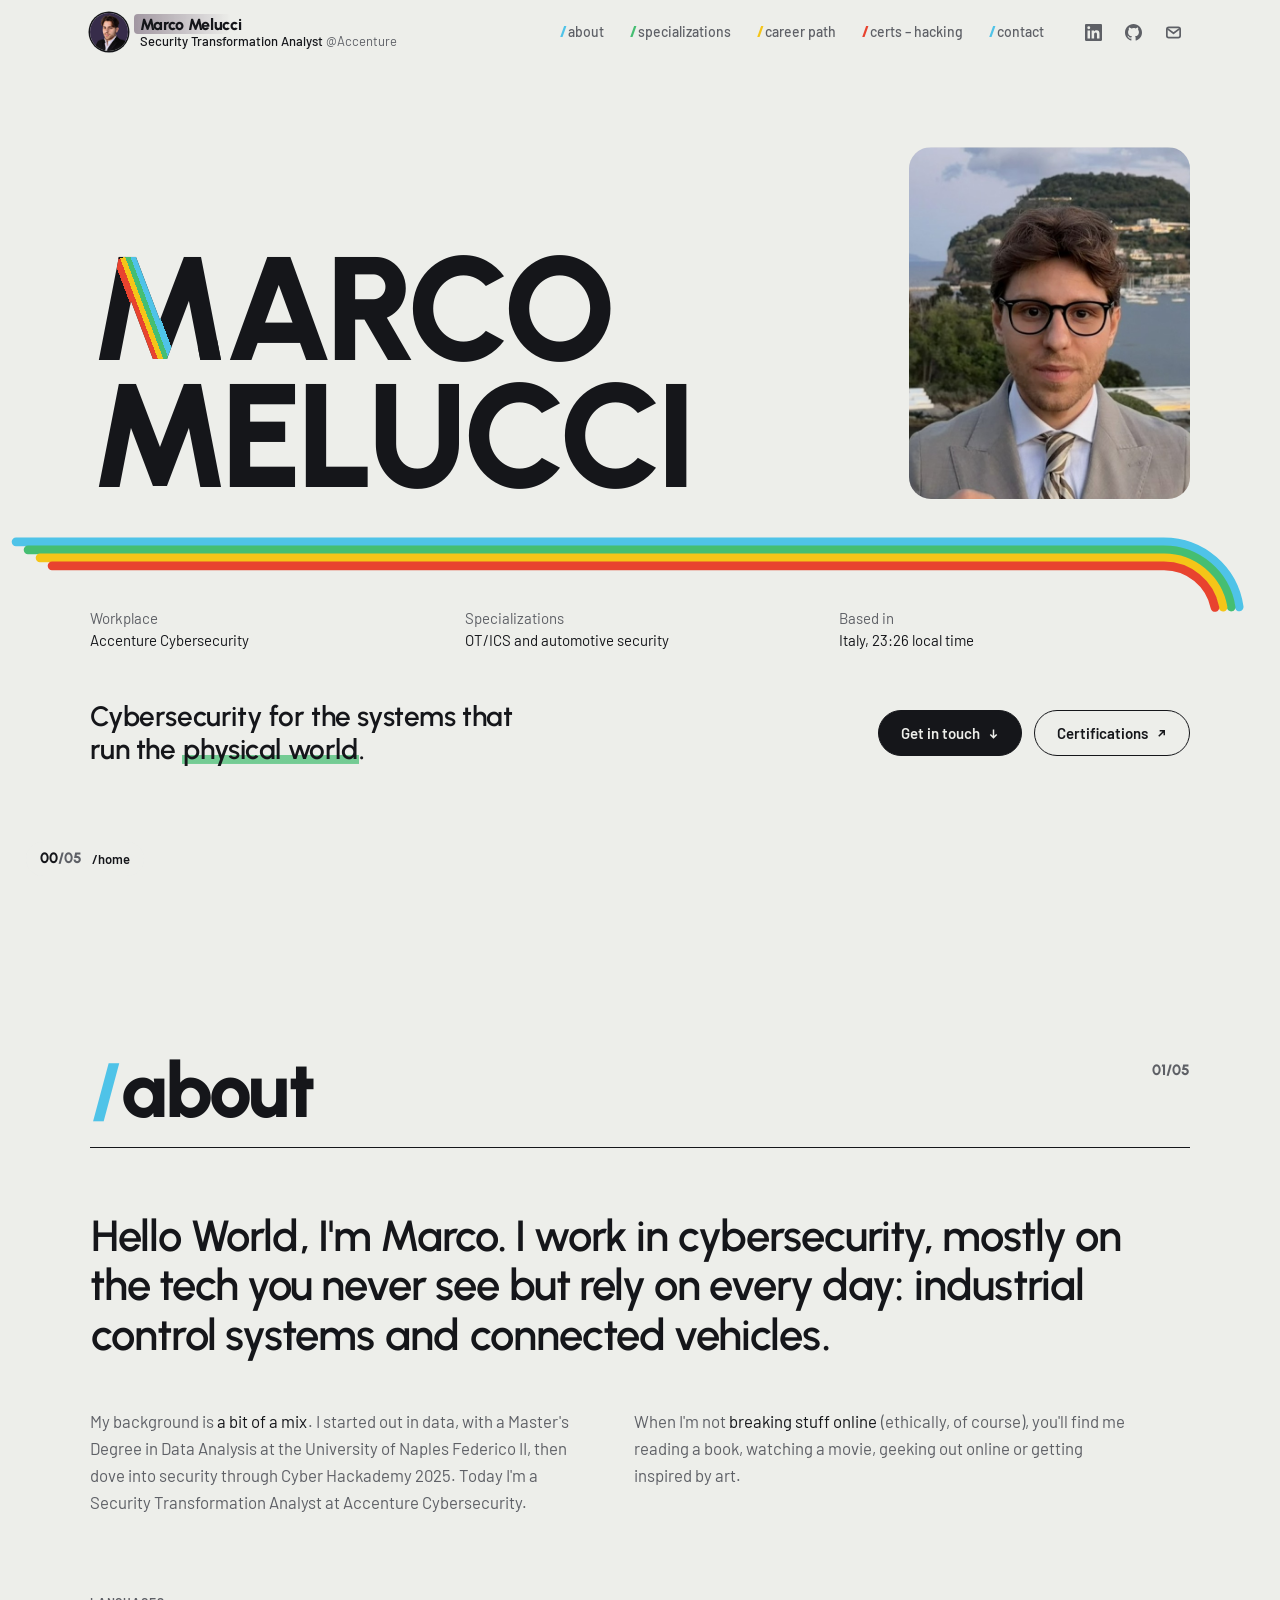
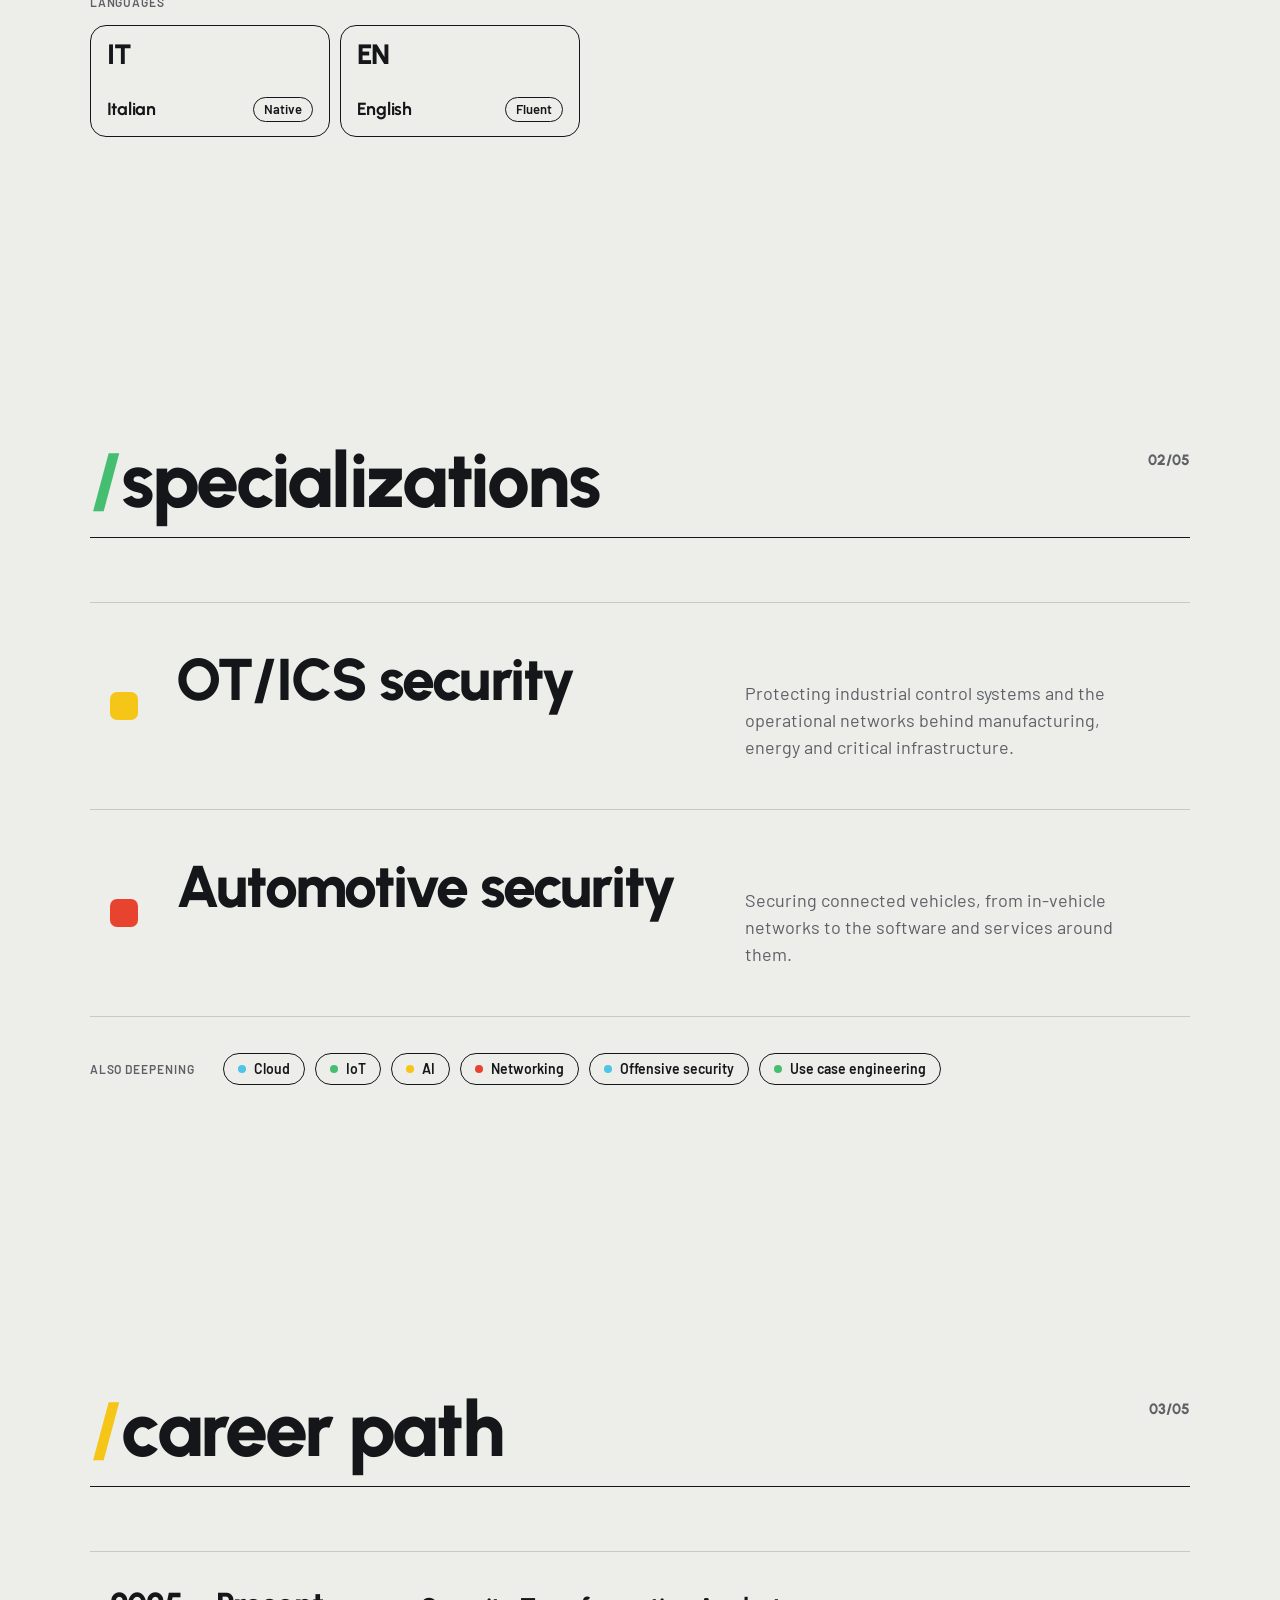
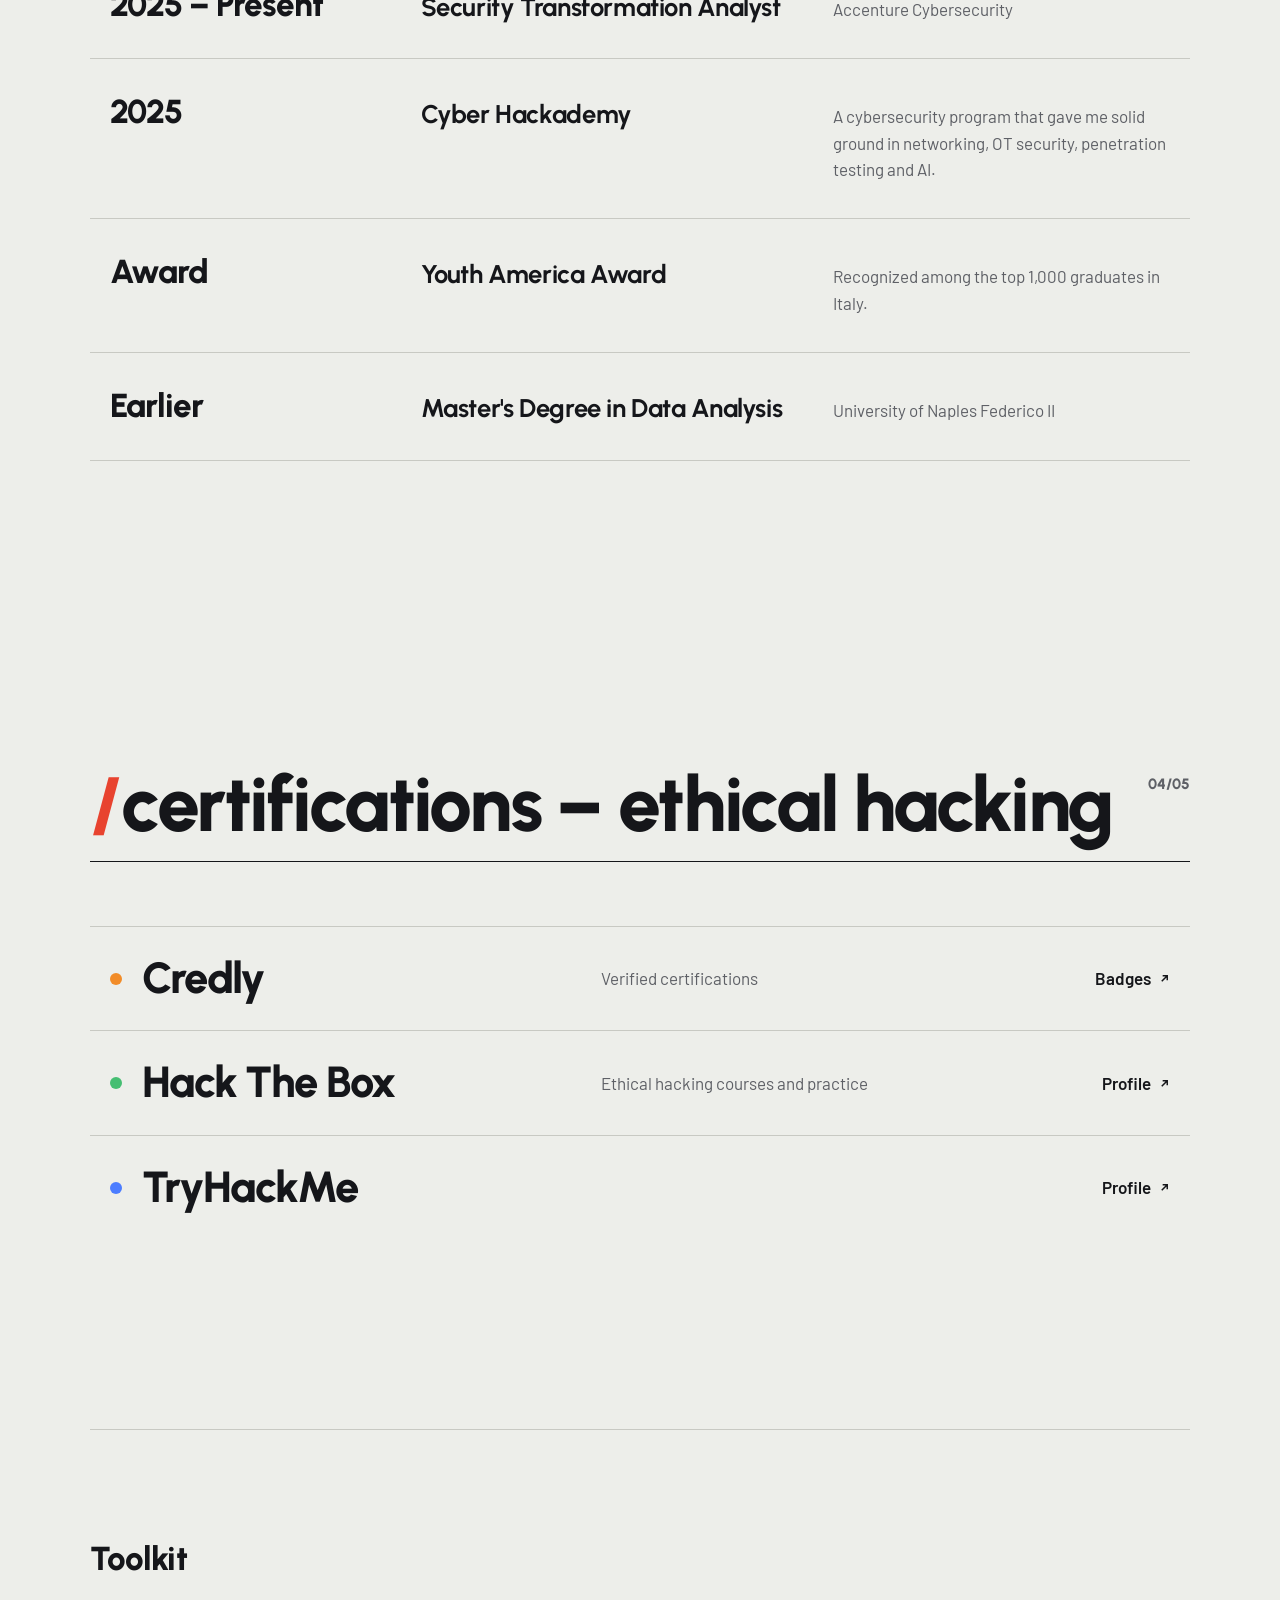
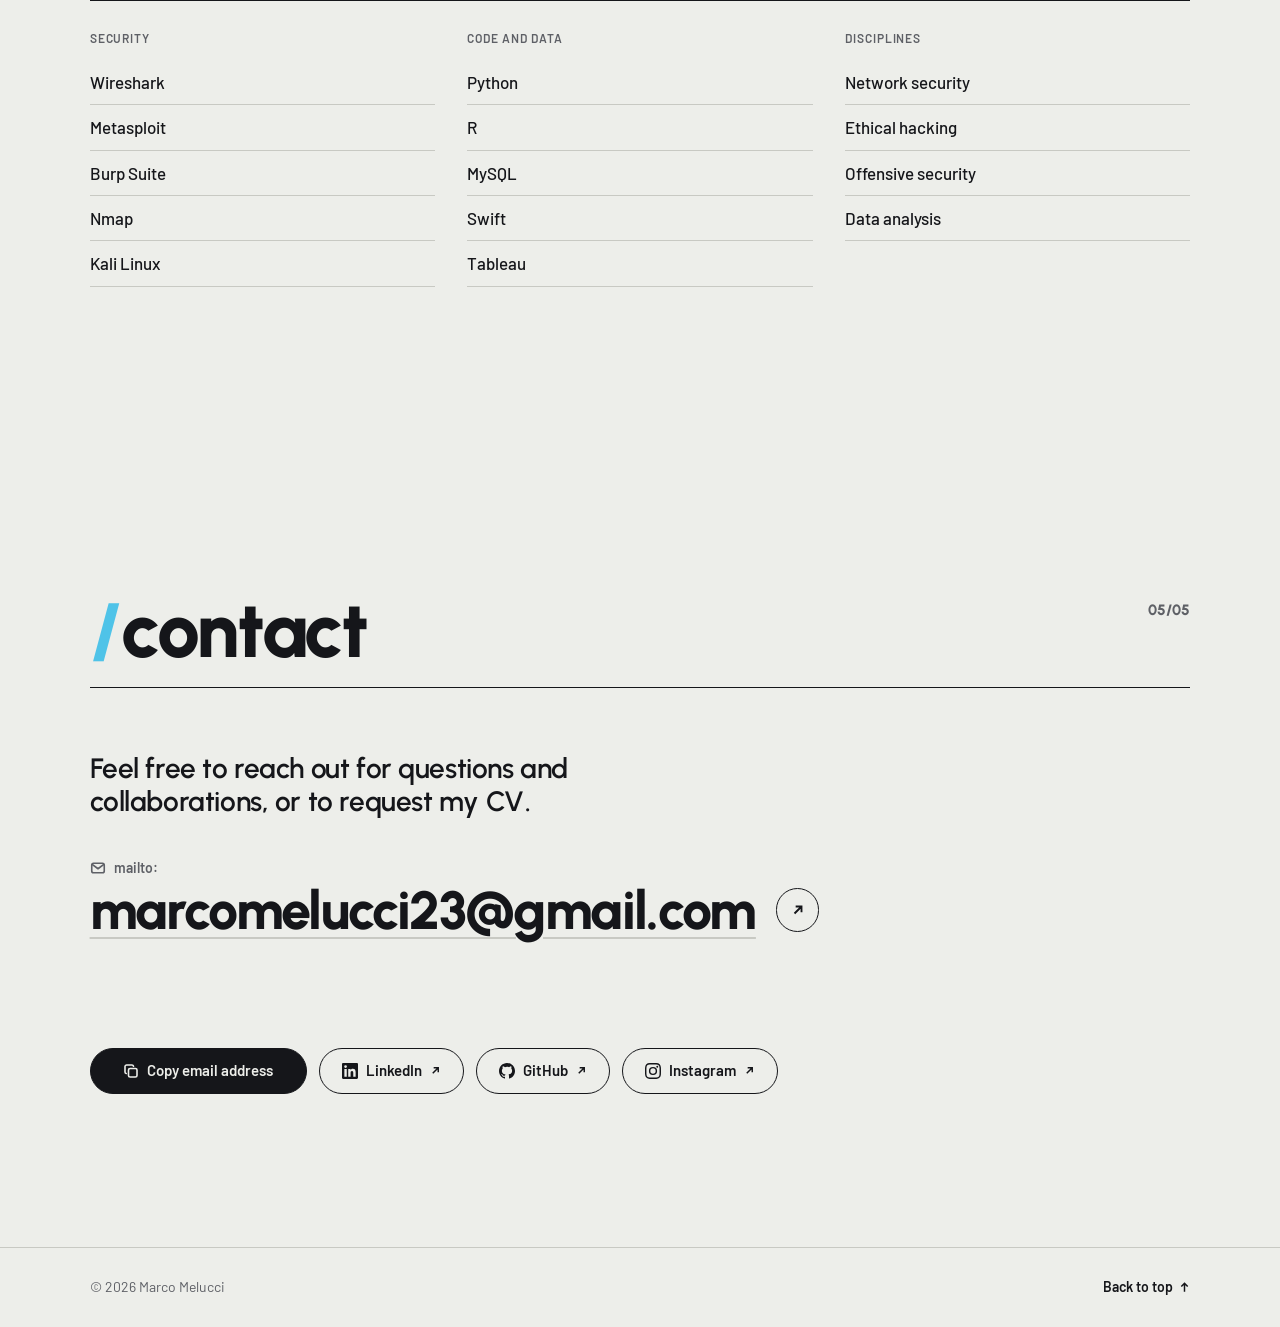
==== index.html @ ab9d442b "added canonical" ====
<!DOCTYPE html>
<html lang="en">
<head>
  <meta charset="UTF-8">
  <meta name="viewport" content="width=device-width, initial-scale=1, viewport-fit=cover">
  <title>Marco Melucci | Cybersecurity</title>
  <meta name="description" content="Marco Melucci, Security Transformation Analyst at Accenture Cybersecurity, focused on OT/ICS and automotive security.">
    <link rel="canonical" href="https://marcomelucci.me/">
  <meta name="theme-color" content="#EDEEEA" media="(prefers-color-scheme: light)">
  <meta name="theme-color" content="#111216" media="(prefers-color-scheme: dark)">
  <meta property="og:type" content="website">
  <meta property="og:url" content="https://marcomelucci.me/">
  <meta property="og:title" content="Marco Melucci | Cybersecurity">
  <meta property="og:description" content="OT/ICS and automotive security at Accenture Cybersecurity.">
  <meta property="og:image" content="https://marcomelucci.me/assets/css/images/foto_linkedin.jpg">
  
<script type="application/ld+json">
{
  "@context": "https://schema.org",
  "@type": "Person",
  "@id": "https://marcomelucci.me/#person",
  "name": "Marco Melucci",
  "url": "https://marcomelucci.me/",
  "image": "https://marcomelucci.me/assets/css/images/Linkedin_Iphone.JPEG",
  "jobTitle": "Security Transformation Analyst",
  "worksFor": {
    "@type": "Organization",
    "name": "Accenture",
    "url": "https://www.accenture.com/"
  },
  "description": "Cybersecurity professional focused on OT/ICS Security, Automotive Cybersecurity, Cloud Security and Cybersecurity Transformation. Background in Data Analysis.",
  "alumniOf": {
    "@type": "CollegeOrUniversity",
    "name": "University of Naples Federico II"
  },
  "knowsLanguage": [
    "Italian",
    "English"
  ],
  "knowsAbout": [
    "Cybersecurity",
    "OT/ICS Security",
    "Industrial Control Systems",
    "Automotive Cybersecurity",
    "Cloud Security",
    "Ethical Hacking",
    "Security Operations",
    "SIEM",
    "Splunk",
    "Data Analysis",
    "IoT Security",
    "Network Security",
    "Python",
    "Google Cloud"
  ],
  "sameAs": [
    "https://www.linkedin.com/in/marco-melucci-friendlyhacker",
    "https://github.com/MarcoMelucci99",
    "https://www.instagram.com/marcomelucci_",
    "https://www.credly.com/users/marcomelucci-friendlyhacker"
  ]
}
</script>

  <link rel="icon" href="data:image/svg+xml,%3Csvg xmlns='http://www.w3.org/2000/svg' viewBox='0 0 64 64'%3E%3Crect width='64' height='64' rx='14' fill='%2315161A'/%3E%3Cpolygon points='11,14 13.5,14 29.75,46 27.5,46' fill='%23E8432F'/%3E%3Cpolygon points='13.5,14 16,14 32,46 29.75,46' fill='%23F5C518'/%3E%3Cpolygon points='16,14 18.5,14 34.25,46 32,46' fill='%2345BE72'/%3E%3Cpolygon points='18.5,14 21,14 36.5,46 34.25,46' fill='%234FC3E8'/%3E%3Cpolygon points='53,14 43,14 27.5,46 36.5,46' fill='%23EDEEEA'/%3E%3Crect x='11' y='14' width='9' height='36' fill='%23EDEEEA'/%3E%3Crect x='44' y='14' width='9' height='36' fill='%23EDEEEA'/%3E%3C/svg%3E">
  <link rel="preconnect" href="https://fonts.googleapis.com">
  <link rel="preconnect" href="https://fonts.gstatic.com" crossorigin>
  <link href="https://fonts.googleapis.com/css2?family=Urbanist:wght@500;600;700;800&family=Barlow:wght@400;500;600&display=swap" rel="stylesheet">
  <script>document.documentElement.classList.add('js');</script>
  <style>
    /* ------------------------------------------------------------
       Tokens: neutral paper, ink, and four retro stripes.
       ------------------------------------------------------------ */
    :root {
      color-scheme: light dark;
      --paper: #EDEEEA;
      --paper-2: #E3E4DF;
      --ink: #15161A;
      --ink-2: #5E6066;
      --rule: #C8C9C3;
      --s1: #4FC3E8;  /* sky */
      --s2: #45BE72;  /* green */
      --s3: #F5C518;  /* yellow */
      --s4: #E8432F;  /* red */
      --orange: #F28C28;
      --blue: #4C7DFF;
      --purple: #9B6BFF;
      --plum: #442B48;
      --r1: #4FC3E8;  /* sky */
      --r2: #45BE72;  /* green */
      --r3: #F5C518;  /* yellow */
      --r4: #E8432F;  /* red */
      --on-s: #15161A;
      --on-s4: #15161A;
      --display: "Urbanist", "Century Gothic", "Avenir Next", "Futura", system-ui, sans-serif;
      --text: "Barlow", system-ui, -apple-system, "Segoe UI", sans-serif;
      --ease-out: cubic-bezier(0.23, 1, 0.32, 1);
      --ease-in-out: cubic-bezier(0.77, 0, 0.175, 1);
      --header-h: 64px;
      --gutter: clamp(22px, 7vw, 96px);
    }
    @media (prefers-color-scheme: dark) {
      :root {
        color-scheme: dark;
        --paper: #111216;
        --paper-2: #1A1B20;
        --ink: #EDEEEA;
        --ink-2: #9B9DA4;
        --rule: #2D2E34;
        --name-hl: 90%;
      }
    }

    *, *::before, *::after { box-sizing: border-box; margin: 0; padding: 0; }
    html { background: var(--paper); scrollbar-color: var(--rule) var(--paper); -webkit-text-size-adjust: 100%; }
    @media (prefers-reduced-motion: no-preference) { html { scroll-behavior: smooth; } }
    body {
      position: relative;
      overflow-x: hidden;
      font-family: var(--text);
      font-size: 17px;
      line-height: 1.55;
      color: var(--ink);
      background: var(--paper);
      -webkit-font-smoothing: antialiased;
      -moz-osx-font-smoothing: grayscale;
    }
    img { display: block; max-width: 100%; }
    ul, ol { list-style: none; }
    button { font: inherit; color: inherit; }
    a { color: inherit; }

    ::selection { background: var(--s1); color: var(--on-s); }
    :focus-visible { outline: 2px solid var(--ink); outline-offset: 3px; border-radius: 4px; }

    .sr-only {
      position: absolute; width: 1px; height: 1px; padding: 0; margin: -1px;
      overflow: hidden; clip: rect(0, 0, 0, 0); white-space: nowrap; border: 0;
    }
    .skip {
      position: fixed; top: 10px; left: 10px; z-index: 400;
      padding: 10px 16px; border-radius: 999px; background: var(--ink); color: var(--paper);
      font-weight: 600; text-decoration: none;
      transform: translateY(-200%); transition: transform 200ms var(--ease-out);
    }
    .skip:focus { transform: none; }

    .wrap { width: min(1200px, calc(100% - 2 * var(--gutter))); margin-inline: auto; }
    section[id] { scroll-margin-top: var(--header-h); }
    main, .footer { position: relative; z-index: 1; }

    .label { font-size: 12px; font-weight: 600; letter-spacing: 0.08em; text-transform: uppercase; color: var(--ink-2); }
    .arrow { width: 11px; height: 11px; flex: none; transition: transform 200ms var(--ease-out); }
    .ico { width: 16px; height: 16px; flex: none; fill: currentColor; }
    .ico-stroke { fill: none; stroke: currentColor; stroke-width: 1.6; stroke-linecap: round; stroke-linejoin: round; }
    .ico-swap { position: relative; width: 16px; height: 16px; flex: none; }
    .ico-swap .ico { position: absolute; inset: 0; transition: opacity 180ms ease, transform 220ms var(--ease-out), filter 180ms ease; }
    .ico-check { opacity: 0; transform: scale(0.6); filter: blur(2px); }
    .is-copied .ico-copy { opacity: 0; transform: scale(0.6); filter: blur(2px); }
    .is-copied .ico-check { opacity: 1; transform: none; filter: none; }

    /* ---------- The ribbon: one four-stripe line that runs through the page ---------- */
    .ribbon { position: absolute; left: 0; top: 0; z-index: 0; pointer-events: none; }
    .ribbon path { fill: none; stroke-linecap: round; stroke-linejoin: round; }
    .ribbon path:nth-child(1) { stroke: var(--r1); }
    .ribbon path:nth-child(2) { stroke: var(--r2); }
    .ribbon path:nth-child(3) { stroke: var(--r3); }
    .ribbon path:nth-child(4) { stroke: var(--r4); }
    .ribbon-anchor { height: 32px; margin-block: clamp(24px, 3vw, 40px); }
    @media (max-width: 759px) { .ribbon-anchor { height: 12px; } }

    /* ---------- Buttons ---------- */
    .btn {
      display: inline-flex; align-items: center; justify-content: center; gap: 8px;
      height: 46px; padding: 0 22px;
      border: 1.5px solid var(--ink); border-radius: 999px;
      background: transparent; color: var(--ink);
      font-size: 15px; font-weight: 600; text-decoration: none;
      cursor: pointer; -webkit-tap-highlight-color: transparent;
      transition: background-color 200ms ease, border-color 200ms ease, color 200ms ease, transform 160ms var(--ease-out);
    }
    .btn:active { transform: scale(0.97); }
    .btn-ink { background: var(--ink); color: var(--paper); }
    .btn-sm { height: 36px; padding: 0 16px; font-size: 14px; }
    @media (hover: hover) and (pointer: fine) {
      .btn:hover { background: var(--ink); color: var(--paper); }
      .btn-ink:hover { background: var(--s4); border-color: var(--s4); color: var(--on-s); }
      a:hover .arrow { transform: translate(2px, -2px); }
      a:hover .arrow-down { transform: translateY(2px); }
      a:hover .arrow-up { transform: translateY(-2px); }
    }

    /* ---------- Loader ---------- */
    .loader { display: none; }
    .js .loader {
      position: fixed; inset: 0; z-index: 300;
      display: flex; align-items: flex-end;
      padding-bottom: clamp(32px, 6vw, 72px);
      background: var(--paper);
      clip-path: inset(0 0 0 0);
      animation: loaderFailsafe 0s linear 4s forwards;
    }
    .js .loader.is-out { clip-path: inset(0 0 100% 0); transition: clip-path 800ms var(--ease-in-out); }
    @keyframes loaderFailsafe { to { visibility: hidden; } }
    .loader-inner { display: grid; grid-template-columns: minmax(0, 1fr) auto; align-items: end; gap: 24px; }
    .loader-label { font-size: 14px; line-height: 1.45; color: var(--ink-2); }
    .loader-label strong { color: var(--ink); font-weight: 600; }
    .loader-count {
      font-family: var(--display); font-weight: 800;
      font-size: clamp(5rem, 16vw, 14rem); line-height: 0.8; letter-spacing: -0.03em;
      font-variant-numeric: tabular-nums;
    }
    .loader-count .d { display: inline-block; width: 0.62em; text-align: center; }
    .loader-pct { font-size: 0.28em; vertical-align: top; margin-left: 0.08em; }
    .loader-bars { grid-column: 1 / -1; display: grid; margin-top: 24px; }
    .loader-bars span { display: block; height: 10px; background: var(--c); transform: scaleX(0); transform-origin: left; }

    /* ---------- Header ---------- */
    .site-header {
      position: fixed; inset: 0 0 auto; z-index: 60;
      height: var(--header-h);
      background: color-mix(in srgb, var(--paper) 86%, transparent);
      -webkit-backdrop-filter: blur(12px); backdrop-filter: blur(12px);
    }
    .header-inner { height: 100%; display: flex; align-items: center; gap: 32px; }
    .brand { display: flex; align-items: center; gap: 12px; min-width: 0; margin-right: auto; text-decoration: none; }
    .brand-avatar {
      position: relative; flex: none;
      display: grid; place-items: center;
      width: 38px; height: 38px; overflow: hidden; border-radius: 50%;
      background: var(--paper-2); box-shadow: 0 0 0 1.5px var(--ink);
      font-family: var(--display); font-size: 12px; font-weight: 800; color: var(--ink-2);
    }
    .brand-avatar img { position: absolute; inset: 0; width: 100%; height: 100%; object-fit: cover; }
    .brand-text { display: grid; min-width: 0; line-height: 1.2; }
    .brand-name { font-family: var(--display); font-size: 16px; font-weight: 800; letter-spacing: -0.02em; }
    .brand-hl { position: relative; isolation: isolate; }
    .brand-hl::before {
      content: ""; position: absolute; z-index: -1;
      left: -6px; width: calc(90% + 6px); top: -0.02em; bottom: -0.04em;
      border-radius: 4px;
      background: linear-gradient(90deg, color-mix(in srgb, var(--plum) var(--name-hl, 45%), transparent), transparent);
      transform-origin: left;
    }
    .js .brand-hl::before { transform: scaleX(0); }
    .js.is-ready .brand-hl::before {
      transform: none;
      transition: transform 700ms var(--ease-out) 600ms;
    }
    .brand-role { overflow: hidden; font-size: 13px; color: var(--ink-2); white-space: nowrap; text-overflow: ellipsis; }
    .brand-title { color: var(--ink); font-weight: 500; }
    @media (max-width: 480px) {
      .brand-org { display: none; }
      .header-inner { gap: 14px; }
      .brand { gap: 10px; }
      .brand-role { font-size: 12px; }
      .menu-btn { padding: 0 14px; }
    }
    .nav ol { display: flex; gap: 26px; }
    .nav a {
      position: relative; display: flex; align-items: baseline; gap: 1px;
      padding: 6px 0; font-size: 14px; font-weight: 500; text-decoration: none; color: var(--ink-2);
      transition: color 200ms ease;
    }
    .slash { color: var(--c); font-weight: 800; }
    .nav a::after {
      content: ""; position: absolute; left: 0; right: 0; bottom: 0; height: 3px;
      background: linear-gradient(90deg, var(--r1) 0 25%, var(--r2) 25% 50%, var(--r3) 50% 75%, var(--r4) 75%);
      transform: scaleX(0); transform-origin: left;
      transition: transform 300ms var(--ease-out);
    }
    .nav a[aria-current] { color: var(--ink); }
    .nav a[aria-current]::after { transform: scaleX(1); }
    .socials { display: flex; align-items: center; gap: 6px; }
    .socials a {
      display: grid; place-items: center;
      width: 34px; height: 34px; border-radius: 50%;
      color: var(--ink-2);
      transition: color 200ms ease, background-color 200ms ease, transform 160ms var(--ease-out);
    }
    .socials a:active { transform: scale(0.92); }
    .socials .ico { width: 17px; height: 17px; }
    .menu-btn { display: none; }
    @media (hover: hover) and (pointer: fine) {
      .nav a:hover { color: var(--ink); }
      .socials a:hover { background: var(--c); color: var(--on-s); }
    }
    @media (max-width: 1200px) {
      .nav, .socials { display: none; }
      .menu-btn { display: inline-flex; }
    }

    /* Mobile menu */
    .menu { display: none; }
    @media (max-width: 1200px) {
      .menu {
        position: fixed; inset: var(--header-h) 0 0; z-index: 58;
        display: block; padding: 16px var(--gutter) 32px;
        background: var(--paper);
        visibility: hidden; clip-path: inset(0 0 100% 0);
        transition: clip-path 500ms var(--ease-in-out), visibility 0s linear 500ms;
      }
      .menu.open { visibility: visible; clip-path: inset(0); transition: clip-path 500ms var(--ease-in-out), visibility 0s; }
      .menu li a {
        display: flex; align-items: baseline; gap: 2px;
        padding: 14px 0; border-bottom: 1px solid var(--rule);
        font-family: var(--display); font-weight: 800; font-size: clamp(2rem, 9vw, 3rem);
        letter-spacing: -0.03em; line-height: 1.1; text-decoration: none;
      }
      .menu li { opacity: 0; transform: translateY(12px); }
      .menu.open li {
        opacity: 1; transform: none;
        transition: opacity 400ms var(--ease-out), transform 400ms var(--ease-out);
        transition-delay: calc(var(--i) * 45ms + 150ms);
      }
      .menu-socials { display: flex; gap: 24px; margin-top: 28px; }
      .menu-socials a { font-weight: 600; text-decoration: none; }
    }

    /* Chapter odometer */
    .chapter {
      position: fixed; left: clamp(16px, 2vw, 28px); bottom: clamp(16px, 2vw, 24px); z-index: 55;
      display: flex; align-items: center; gap: 10px;
      padding: 7px 14px; border-radius: 999px;
      background: color-mix(in srgb, var(--paper) 86%, transparent);
      -webkit-backdrop-filter: blur(8px); backdrop-filter: blur(8px);
      font-size: 13px; font-weight: 600; pointer-events: none;
    }
    .odo { display: inline-flex; font-family: var(--display); font-weight: 800; font-size: 15px; line-height: 1; font-variant-numeric: tabular-nums; }
    .roll { display: inline-block; height: 1em; overflow: hidden; }
    .roll-col { display: flex; flex-direction: column; transition: transform 600ms var(--ease-out); }
    .roll-col span { display: block; height: 1em; line-height: 1; }
    .odo-total { color: var(--ink-2); }
    .chapter-name { transition: opacity 160ms ease, filter 160ms ease; }
    .chapter-name.is-swapping { opacity: 0; filter: blur(3px); }
    .js .chapter { opacity: 0; }
    .js.is-ready .chapter { opacity: 1; transition: opacity 600ms ease 700ms; }
    .js.is-ready .chapter.is-hidden { opacity: 0; transition: opacity 250ms ease; }
    @media (max-width: 980px) { .chapter { display: none; } }

    /* ---------- Hero ---------- */
    .hero {
      min-height: 100svh;
      display: flex; flex-direction: column; justify-content: center;
      padding: calc(var(--header-h) + 40px) 0 clamp(48px, 7vw, 96px);
    }
    .hero-meta {
      display: grid; grid-template-columns: repeat(3, minmax(0, 1fr)); gap: 16px 24px;
      font-size: 15px; line-height: 1.45;
    }
    .hero-bottom { margin-top: clamp(28px, 4vw, 48px); }
    .hero-meta .k { color: var(--ink-2); }
    .hero-main {
      display: grid; grid-template-columns: minmax(0, 1fr) auto;
      align-items: end; gap: clamp(24px, 4vw, 56px);
    }
    .wordmark {
      font-family: var(--display); font-weight: 800;
      font-size: clamp(3.6rem, 11.5vw, 11rem); line-height: 0.86; letter-spacing: -0.035em;
      text-transform: uppercase;
    }
    .hero-photo {
      position: relative;
      width: clamp(200px, 22vw, 300px); aspect-ratio: 4 / 5;
      overflow: hidden; border-radius: 22px;
      background: var(--paper-2);
    }
    .hero-photo img {
      position: absolute; inset: 0; width: 100%; height: 100%;
      object-fit: cover; object-position: 50% 30%;
    }
    .hero-photo-fallback {
      position: absolute; inset: 0; display: grid; place-items: center;
      font-family: var(--display); font-weight: 800; font-size: clamp(3rem, 6vw, 5rem); color: var(--ink-2);
    }
    .js .hero-photo { clip-path: inset(100% 0 0 0); }
    .js .hero-photo img { transform: scale(1.08); }
    .js.is-ready .hero-photo { clip-path: inset(0); transition: clip-path 1100ms var(--ease-out) 120ms; }
    .js.is-ready .hero-photo img { transform: none; transition: transform 1500ms var(--ease-out) 120ms; }
    @media (max-width: 759px) {
      .hero-main { grid-template-columns: 1fr; gap: 24px; }
      .hero-photo { order: -1; width: min(52vw, 210px); border-radius: 18px; }
    }
    .wordmark .line { display: block; overflow: hidden; padding-bottom: 0.06em; margin-bottom: -0.06em; }
    .wordmark .line > span { display: block; }
    .js .wordmark .line > span { transform: translateY(105%); }
    .js.is-ready .wordmark .line > span { transform: none; transition: transform 1100ms var(--ease-out); }
    .js.is-ready .wordmark .line:nth-child(2) > span { transition-delay: 90ms; }

    .hero-bottom { display: flex; flex-wrap: wrap; align-items: center; justify-content: space-between; gap: 20px 32px; }
    .hero-lede {
      max-width: 26ch;
      font-family: var(--display); font-weight: 600;
      font-size: clamp(1.25rem, 2.2vw, 1.75rem); line-height: 1.2; letter-spacing: -0.015em;
    }
    .hero-actions { display: flex; flex-wrap: wrap; align-items: center; gap: 12px; }
    .js .hero-fade { opacity: 0; transform: translateY(10px); }
    .js.is-ready .hero-fade {
      opacity: 1; transform: none;
      transition: opacity 800ms var(--ease-out), transform 800ms var(--ease-out);
      transition-delay: var(--d, 0ms);
    }
    @media (max-width: 759px) {
      .hero-meta { grid-template-columns: 1fr 1fr; }
      .hero-meta > :last-child { grid-column: 1 / -1; }
    }

    /* ---------- Chapters ---------- */
    .chapter-sec { padding-block: clamp(96px, 12vw, 176px); }
    .chap-head {
      display: flex; align-items: flex-start; gap: clamp(14px, 2vw, 24px);
      padding-bottom: 20px; margin-bottom: clamp(40px, 5vw, 72px);
      border-bottom: 1.5px solid var(--ink);
    }
    .chap-num {
      margin-left: auto; padding-top: 0.6em; flex: none;
      font-family: var(--display); font-weight: 800; font-size: 15px; line-height: 1;
      color: var(--ink-2); font-variant-numeric: tabular-nums;
    }
    .chap-title { font-family: var(--display); font-weight: 800; font-size: clamp(2rem, 6vw, 5rem); line-height: 0.95; letter-spacing: -0.03em; text-wrap: balance; }
    .chap-title .slash { margin-right: 0.02em; }

    /* About */
    .about-grid { max-width: 1040px; }
    .statement {
      font-family: var(--display); font-weight: 600;
      font-size: clamp(1.75rem, 3.4vw, 3rem); line-height: 1.14; letter-spacing: -0.022em;
      text-wrap: pretty;
    }
    .hl {
      color: inherit;
      background-color: transparent;
      background-image: linear-gradient(color-mix(in srgb, var(--c) 72%, transparent), color-mix(in srgb, var(--c) 72%, transparent));
      background-repeat: no-repeat;
      background-position: 0 90%;
      background-size: 100% 0.32em;
      -webkit-box-decoration-break: clone; box-decoration-break: clone;
      padding: 0 0.04em;
    }
    .js .hl { background-size: 0% 0.32em; }
    .js [data-hl].in .hl {
      background-size: 100% 0.32em;
      transition: background-size 900ms var(--ease-out);
      transition-delay: calc(var(--i) * 180ms + 100ms);
    }
    .facts {
      display: grid; grid-template-columns: repeat(3, minmax(0, 1fr)); gap: 28px;
      margin-top: clamp(40px, 5vw, 64px); padding-top: 24px; border-top: 1px solid var(--rule);
    }
    .facts p:not(.label) { margin-top: 8px; font-size: 16px; line-height: 1.5; }
    @media (max-width: 900px) {
      .facts { grid-template-columns: 1fr; gap: 20px; }
    }

    /* Rows that fill with their section colour on hover */
    .fill-row { position: relative; isolation: isolate; }
    .fill-row::before {
      content: ""; position: absolute; inset: 0; z-index: -1;
      background: var(--fill);
      transform: scaleX(0); transform-origin: left;
      transition: transform 450ms var(--ease-out);
    }
    .fill-row, .fill-row .focus-text, .fill-row .path-where { transition: color 250ms ease; }
    @media (hover: hover) and (pointer: fine) {
      .fill-row:hover::before { transform: scaleX(1); }
      .fill-row:hover, .fill-row:hover .focus-text, .fill-row:hover .path-where { color: var(--on-s); }
      .fill-row:hover .swatch { background: var(--on-s); }
    }

    /* About body + languages */
    .about-body {
      display: grid; grid-template-columns: repeat(2, minmax(0, 1fr)); gap: 20px 48px;
      max-width: 1040px; margin-top: clamp(28px, 4vw, 48px);
      font-size: clamp(1.05rem, 1.3vw, 1.2rem); line-height: 1.6; color: var(--ink-2);
      text-wrap: pretty;
    }
    .about-body .hl { color: var(--ink); }
    .langs { margin-top: clamp(48px, 6vw, 80px); }
    .lang-list { display: grid; grid-template-columns: repeat(2, minmax(0, 240px)); gap: 10px; margin-top: 14px; }
    .lang {
      position: relative; isolation: isolate; overflow: hidden;
      display: grid; grid-template-columns: minmax(0, 1fr) auto; align-items: end; gap: 28px 12px;
      min-height: 112px; padding: 14px 16px; gap: 18px 10px;
      border: 1.5px solid var(--ink); border-radius: 16px;
      transition: color 250ms ease, border-color 250ms ease;
    }
    .lang::before {
      content: ""; position: absolute; inset: 0; z-index: -1;
      background: var(--c);
      transform: translateY(101%);
      transition: transform 450ms var(--ease-out);
    }
    .lang-code { grid-column: 1 / -1; align-self: start; font-family: var(--display); font-weight: 800; font-size: 1.75rem; line-height: 1; letter-spacing: -0.03em; }
    .lang-name { font-family: var(--display); font-weight: 700; font-size: 1.1rem; letter-spacing: -0.015em; }
    .lang-level { padding: 5px 10px; border: 1.5px solid currentColor; border-radius: 999px; font-size: 13px; font-weight: 600; line-height: 1; }
    @media (hover: hover) and (pointer: fine) {
      .lang:hover::before { transform: none; }
      .lang:hover { color: var(--on-s); border-color: var(--c); }
    }
    @media (max-width: 760px) {
      .about-body { grid-template-columns: 1fr; }
      .lang-list { grid-template-columns: 1fr 1fr; }
      .lang { min-height: 100px; padding: 12px 14px; }
      .lang-code { font-size: 1.5rem; }
    }

    /* The first stroke of the M in MARCO carries the four stripes */
    @property --m-grow { syntax: '<number>'; inherits: false; initial-value: 1; }
    .m-mark { display: inline-block; }
    .m-mark.m-ready {
      color: transparent; -webkit-text-fill-color: transparent;
      background-image:
        linear-gradient(var(--m-a2),
          var(--ink) 0 var(--m-t0),
          transparent var(--m-t0) calc(var(--m-t0) + var(--m-len) * var(--m-grow)),
          var(--ink) calc(var(--m-t0) + var(--m-len) * var(--m-grow))),
        linear-gradient(var(--m-a1),
          transparent 0 var(--m-b0),
          var(--r4) var(--m-b0) var(--m-b1), var(--r3) var(--m-b1) var(--m-b2),
          var(--r2) var(--m-b2) var(--m-b3), var(--r1) var(--m-b3) var(--m-b4),
          transparent var(--m-b4)),
        linear-gradient(var(--ink), var(--ink));
      -webkit-background-clip: text; background-clip: text;
    }
    .js .m-mark.m-ready { --m-grow: 0; }
    .js.is-ready .m-mark.m-ready { --m-grow: 1; transition: --m-grow 900ms var(--ease-out) 900ms; }

    /* Focus */
    .focus-list { border-top: 1px solid var(--rule); }
    .focus-item {
      padding-inline: clamp(12px, 1.6vw, 20px);
      display: grid; grid-template-columns: auto minmax(0, 5fr) minmax(0, 4fr);
      gap: clamp(20px, 3vw, 48px); align-items: baseline;
      padding-block: clamp(28px, 4vw, 48px); border-bottom: 1px solid var(--rule);
    }
    .swatch { align-self: center; width: 28px; height: 28px; border-radius: 7px; background: var(--c); }
    .focus-title { font-family: var(--display); font-weight: 800; font-size: clamp(2rem, 4.6vw, 4rem); line-height: 1; letter-spacing: -0.03em; }
    .focus-text { max-width: 40ch; font-size: 18px; line-height: 1.5; color: var(--ink-2); }
    .also { display: flex; flex-wrap: wrap; align-items: center; gap: 14px 28px; margin-top: 36px; }
    .also ul { display: flex; flex-wrap: wrap; gap: 10px; }
    .tag {
      display: inline-flex; align-items: center; gap: 8px;
      padding: 8px 14px; border: 1.5px solid var(--ink); border-radius: 999px;
      font-size: 14px; font-weight: 600; line-height: 1;
      transition: background-color 200ms ease, border-color 200ms ease, color 200ms ease;
    }
    .tag::before { content: ""; width: 8px; height: 8px; border-radius: 50%; background: var(--c); transition: background-color 200ms ease; }
    @media (hover: hover) and (pointer: fine) {
      .tag:hover { background: var(--c); border-color: var(--c); color: var(--on-s); }
      .tag:hover::before { background: var(--on-s); }
    }
    @media (max-width: 760px) {
      .focus-item { grid-template-columns: auto minmax(0, 1fr); row-gap: 14px; }
      .focus-text { grid-column: 2; }
    }

    /* Path */
    .path { border-top: 1px solid var(--rule); }
    .path-row {
      padding-inline: clamp(12px, 1.6vw, 20px);
      display: grid; grid-template-columns: minmax(0, 3.4fr) minmax(0, 4.6fr) minmax(0, 4fr);
      gap: 24px; align-items: baseline;
      padding-block: clamp(22px, 3vw, 36px); border-bottom: 1px solid var(--rule);
    }
    .path-when { text-wrap: balance; font-family: var(--display); font-weight: 800; font-size: clamp(1.5rem, 2.6vw, 2.25rem); line-height: 1; letter-spacing: -0.03em; font-variant-numeric: tabular-nums; }
    .path-what { font-family: var(--display); font-weight: 700; font-size: clamp(1.25rem, 2vw, 1.6rem); line-height: 1.2; letter-spacing: -0.015em; }
    .path-where { color: var(--ink-2); }
    @media (max-width: 760px) { .path-row { grid-template-columns: 1fr; gap: 6px; } }

    /* Practice rows */
    .rows { border-top: 1px solid var(--rule); }
    .row {
      position: relative; isolation: isolate;
      display: grid; grid-template-columns: 12px minmax(0, 1fr) minmax(0, 1fr) 110px;
      gap: 20px; align-items: center;
      padding: clamp(20px, 2.6vw, 30px) clamp(12px, 1.6vw, 20px);
      border-bottom: 1px solid var(--rule);
      color: var(--ink); text-decoration: none;
      transition: color 250ms ease;
    }
    .row::before {
      content: ""; position: absolute; inset: 0; z-index: -1;
      background: var(--fill);
      transform: scaleX(0); transform-origin: left;
      transition: transform 450ms var(--ease-out);
    }
    .row-dot { width: 12px; height: 12px; border-radius: 50%; background: var(--fill); transition: background-color 250ms ease; }
    .row-title { font-family: var(--display); font-weight: 800; font-size: clamp(1.6rem, 3.4vw, 2.75rem); line-height: 1; letter-spacing: -0.03em; }
    .row-meta { color: var(--ink-2); transition: color 250ms ease; }
    .row-cta { display: inline-flex; align-items: center; justify-self: end; gap: 8px; font-weight: 600; }
    a.row:focus-visible { outline-offset: -3px; }
    a.row:focus-visible::before { transform: scaleX(1); }
    a.row:focus-visible, a.row:focus-visible .row-meta { color: var(--on, var(--on-s)); }
    @media (hover: hover) and (pointer: fine) {
      a.row:hover::before { transform: scaleX(1); }
      a.row:hover, a.row:hover .row-meta { color: var(--on, var(--on-s)); }
      a.row:hover .row-dot { background: var(--on, var(--on-s)); }
    }
    @media (max-width: 760px) {
      .row { grid-template-columns: 12px minmax(0, 1fr) auto; row-gap: 6px; }
      .row-meta { grid-column: 2; grid-row: 2; }
    }
    .row-thm { grid-template-columns: 12px minmax(0, 1fr) 110px; row-gap: 18px; }
    .row-thm .row-cta { grid-column: 3; grid-row: 1; }
    .row-link { color: inherit; text-decoration: none; }
    .row-link::after { content: ""; position: absolute; inset: 0; z-index: 1; }
    .thm-badge {
      position: relative; z-index: 2;
      grid-column: 2 / -1; grid-row: 2; justify-self: start;
      width: min(400px, 100%); height: calc(172px * var(--k, 1));
      overflow: hidden; border-radius: 12px;
    }
    .thm-badge iframe {
      display: block; width: 400px; height: 172px; border: 0;
      color-scheme: light;
      transform: scale(var(--k, 1)); transform-origin: top left;
    }
    .row-thm:focus-within::before { transform: scaleX(1); }
    .row-thm:focus-within { color: var(--on, var(--on-s)); }
    .row-link:focus-visible { outline: none; }
    .row-thm:has(.row-link:focus-visible) { outline: 2px solid var(--ink); outline-offset: -3px; }
    @media (hover: hover) and (pointer: fine) {
      .row-thm:hover::before { transform: scaleX(1); }
      .row-thm:hover { color: var(--on, var(--on-s)); }
      .row-thm:hover .row-dot { background: var(--on, var(--on-s)); }
      .row-thm:hover .arrow { transform: translate(2px, -2px); }
    }
    @media (max-width: 760px) {
      .row-thm { grid-template-columns: 12px minmax(0, 1fr) auto; row-gap: 14px; }
    }

    .toolkit { margin-top: clamp(64px, 8vw, 112px); }
    .toolkit-head { padding-bottom: 16px; border-bottom: 1.5px solid var(--ink); font-family: var(--display); font-weight: 800; font-size: clamp(1.5rem, 2.6vw, 2.25rem); letter-spacing: -0.02em; }
    .kit-grid { display: grid; grid-template-columns: repeat(3, minmax(0, 1fr)); gap: 32px; margin-top: 28px; }
    .kit ul { margin-top: 12px; }
    .kit li {
      position: relative;
      padding: 9px 0; border-bottom: 1px solid var(--rule);
      font-size: 17px; font-weight: 500;
      transition: padding-left 250ms var(--ease-out), color 200ms ease;
    }
    .kit li::before {
      content: ""; position: absolute; left: 0; top: 50%;
      width: 8px; height: 8px; margin-top: -4px; border-radius: 2px;
      background: var(--s4);
      transform: scale(0); transition: transform 250ms var(--ease-out);
    }
    @media (hover: hover) and (pointer: fine) {
      .kit li:hover { padding-left: 18px; }
      .kit li:hover::before { transform: scale(1); }
    }
    @media (max-width: 760px) { .kit-grid { grid-template-columns: 1fr; } }

    /* Contact */
    .contact-lead {
      max-width: 30ch;
      font-family: var(--display); font-weight: 600;
      font-size: clamp(1.25rem, 2.2vw, 1.75rem); line-height: 1.2; letter-spacing: -0.015em;
    }
    .email-link {
      display: inline-flex; flex-direction: column; gap: 2px; max-width: 100%;
      margin-top: clamp(24px, 3vw, 40px);
      color: var(--ink); text-decoration: none;
    }
    .email-pre { display: inline-flex; align-items: center; gap: 8px; font-size: 14px; font-weight: 600; color: var(--ink-2); }
    .email-main { display: flex; align-items: center; gap: clamp(12px, 1.6vw, 20px); min-width: 0; }
    .email-text {
      min-width: 0;
      font-family: var(--display); font-weight: 800;
      font-size: clamp(1.25rem, 4.2vw, 3.5rem); line-height: 1.08; letter-spacing: -0.03em;
      overflow-wrap: anywhere;
      text-decoration: underline; text-decoration-thickness: 2px; text-underline-offset: 0.14em;
      text-decoration-color: var(--rule);
      transition: text-decoration-color 200ms ease;
    }
    .email-go {
      flex: none; display: grid; place-items: center;
      width: clamp(38px, 3.4vw, 52px); height: clamp(38px, 3.4vw, 52px);
      border: 1.5px solid var(--ink); border-radius: 50%;
      transition: background-color 200ms ease, border-color 200ms ease, color 200ms ease, transform 160ms var(--ease-out);
    }
    .email-go .arrow { width: 14px; height: 14px; }
    .email-link:active .email-go { transform: scale(0.94); }
    @media (hover: hover) and (pointer: fine) {
      .email-link:hover .email-text { text-decoration-color: var(--s4); }
      .email-link:hover .email-go { background: var(--s4); border-color: var(--s4); color: var(--on-s); }
    }
    .email-big {
      display: block; margin-top: clamp(24px, 3vw, 40px);
      font-family: var(--display); font-weight: 800; font-size: 9vw; line-height: 1; letter-spacing: -0.035em;
      color: var(--ink); text-decoration: none;
    }
    .email-big .fit { display: inline-block; white-space: nowrap; transition: color 200ms ease; }
    @media (hover: hover) and (pointer: fine) { .email-big:hover .fit { color: var(--s4); } }
    .contact-actions { display: flex; flex-wrap: wrap; gap: 12px; }
    #copyBtn { min-width: 14.5em; }
    .btn-label { display: inline-block; transition: opacity 140ms ease, filter 140ms ease, transform 140ms var(--ease-out); }
    .btn-label.is-swapping { opacity: 0; filter: blur(4px); transform: scale(0.96); }

    /* Footer */
    .footer { padding: 28px 0 max(28px, env(safe-area-inset-bottom)); border-top: 1px solid var(--rule); font-size: 14px; color: var(--ink-2); }
    .footer-inner { display: flex; flex-wrap: wrap; justify-content: space-between; gap: 12px 24px; }
    .footer a { text-decoration: none; font-weight: 600; color: var(--ink); }
    .to-top { display: inline-flex; align-items: center; gap: 6px; }

    /* ---------- Reduced motion ---------- */
    @media (prefers-reduced-motion: reduce) {
      .js .wordmark .line > span, .js .hero-fade { transform: none; }
      .js .hero-photo, .js.is-ready .hero-photo { clip-path: none; transition: none; }
      .js .hero-photo img { transform: none; }
      .js.is-ready .hero-fade { transition: opacity 400ms ease; }
      .roll-col, .row::before, .nav a::after, .js [data-hl].in .hl { transition: none; }
      .js .brand-hl::before { transform: none; }
      .fill-row::before, .lang::before, .kit li, .kit li::before { transition: none; }
      .js .m-mark.m-ready, .js.is-ready .m-mark.m-ready { --m-grow: 1; transition: none; }
      .menu, .menu.open { transition: none; }
      .menu li { transform: none; }
      .btn:active { transform: none; }
      .ico-swap .ico { transition: opacity 150ms ease; transform: none !important; filter: none !important; }
    }
  </style>
</head>
<body>
  <a class="skip" href="#main">Skip to content</a>

  <!-- Loader -->
  <div class="loader" id="loader" aria-hidden="true">
    <div class="wrap loader-inner">
      <p class="loader-label"><strong>Marco Melucci</strong><br>Cybersecurity</p>
      <p class="loader-count"><span id="loaderNum"><span class="d">0</span><span class="d">0</span><span class="d">0</span></span><span class="loader-pct">%</span></p>
      <div class="loader-bars">
        <span style="--c: var(--r1)"></span>
        <span style="--c: var(--r2)"></span>
        <span style="--c: var(--r3)"></span>
        <span style="--c: var(--r4)"></span>
      </div>
    </div>
  </div>

  <!-- Ribbon (drawn by script) -->
  <svg class="ribbon" id="ribbon" aria-hidden="true" focusable="false"><path/><path/><path/><path/></svg>

  <header class="site-header">
    <div class="wrap header-inner">
      <a class="brand" href="#top" aria-label="Marco Melucci, back to top">
        <span class="brand-avatar" aria-hidden="true">
          <span>MM</span>
          <img src="/assets/css/images/foto_linkedin.jpg" alt="" width="72" height="72" decoding="async" onerror="this.remove()">
        </span>
        <span class="brand-text">
          <span class="brand-name"><span class="brand-hl">Marco Melucci</span></span>
          <span class="brand-role"><span class="brand-title">Security Transformation Analyst</span><span class="brand-org"> @Accenture</span></span>
        </span>
      </a>
      <nav class="nav" aria-label="Chapters">
        <ol>
          <li><a href="#about"><span class="slash" style="--c: var(--s1)" aria-hidden="true">/</span>about</a></li>
          <li><a href="#focus"><span class="slash" style="--c: var(--s2)" aria-hidden="true">/</span>specializations</a></li>
          <li><a href="#path"><span class="slash" style="--c: var(--s3)" aria-hidden="true">/</span>career path</a></li>
          <li><a href="#certifications"><span class="slash" style="--c: var(--s4)" aria-hidden="true">/</span>certs – hacking</a></li>
          <li><a href="#contact"><span class="slash" style="--c: var(--s1)" aria-hidden="true">/</span>contact</a></li>
        </ol>
      </nav>
      <ul class="socials">
        <li><a href="https://www.linkedin.com/in/marco-melucci-friendlyhacker" target="_blank" rel="noopener" aria-label="LinkedIn" style="--c: var(--s1)"><svg class="ico" viewBox="0 0 24 24" aria-hidden="true"><path d="M20.447 20.452h-3.554v-5.569c0-1.328-.027-3.037-1.852-3.037-1.853 0-2.136 1.445-2.136 2.939v5.667H9.351V9h3.414v1.561h.046c.477-.9 1.637-1.85 3.37-1.85 3.601 0 4.267 2.37 4.267 5.455v6.286zM5.337 7.433a2.064 2.064 0 1 1 0-4.128 2.064 2.064 0 0 1 0 4.128zM7.119 20.452H3.555V9h3.564v11.452zM22.225 0H1.771C.792 0 0 .774 0 1.729v20.542C0 23.227.792 24 1.771 24h20.451C23.2 24 24 23.227 24 22.271V1.729C24 .774 23.2 0 22.222 0h.003z"/></svg></a></li>
        <li><a href="https://github.com/MarcoMelucci99" target="_blank" rel="noopener" aria-label="GitHub" style="--c: var(--s2)"><svg class="ico" viewBox="0 0 24 24" aria-hidden="true"><path d="M12 0C5.374 0 0 5.373 0 12c0 5.302 3.438 9.8 8.207 11.387.599.111.793-.261.793-.577v-2.234c-3.338.726-4.033-1.416-4.033-1.416-.546-1.387-1.333-1.756-1.333-1.756-1.089-.745.083-.729.083-.729 1.205.084 1.839 1.237 1.839 1.237 1.07 1.834 2.807 1.304 3.492.997.107-.775.418-1.305.762-1.604-2.665-.305-5.467-1.334-5.467-5.931 0-1.311.469-2.381 1.236-3.221-.124-.303-.535-1.524.117-3.176 0 0 1.008-.322 3.301 1.23A11.5 11.5 0 0 1 12 5.803c1.02.005 2.047.138 3.006.404 2.291-1.552 3.297-1.23 3.297-1.23.653 1.653.242 2.874.118 3.176.77.84 1.235 1.911 1.235 3.221 0 4.609-2.807 5.624-5.479 5.921.43.372.823 1.102.823 2.222v3.293c0 .319.192.694.801.576C20.566 21.797 24 17.3 24 12c0-6.627-5.373-12-12-12z"/></svg></a></li>
        <li><a href="mailto:marcomelucci23@gmail.com" aria-label="Email" style="--c: var(--s4)"><svg class="ico ico-stroke" viewBox="0 0 16 16" aria-hidden="true"><rect x="1.75" y="3.25" width="12.5" height="9.5" rx="1.8"/><path d="m2.5 4.6 5.5 4.15 5.5-4.15"/></svg></a></li>
      </ul>
      <button class="btn btn-sm menu-btn" id="menuBtn" type="button" aria-expanded="false" aria-controls="menu">Menu</button>
    </div>
  </header>

  <div class="menu" id="menu" inert>
    <ol>
      <li style="--i: 0"><a href="#about"><span class="slash" style="--c: var(--s1)" aria-hidden="true">/</span>about</a></li>
      <li style="--i: 1"><a href="#focus"><span class="slash" style="--c: var(--s2)" aria-hidden="true">/</span>specializations</a></li>
      <li style="--i: 2"><a href="#path"><span class="slash" style="--c: var(--s3)" aria-hidden="true">/</span>career path</a></li>
      <li style="--i: 3"><a href="#certifications"><span class="slash" style="--c: var(--s4)" aria-hidden="true">/</span>certifications – ethical hacking</a></li>
      <li style="--i: 4"><a href="#contact"><span class="slash" style="--c: var(--s1)" aria-hidden="true">/</span>contact</a></li>
    </ol>
    <div class="menu-socials">
      <a href="https://www.linkedin.com/in/marco-melucci-friendlyhacker" target="_blank" rel="noopener">LinkedIn</a>
      <a href="https://github.com/MarcoMelucci99" target="_blank" rel="noopener">GitHub</a>
      <a href="https://www.instagram.com/marcomelucci_" target="_blank" rel="noopener">Instagram</a>
    </div>
  </div>

  <div class="chapter" aria-hidden="true">
    <span class="odo"><span>0</span><span class="roll"><span class="roll-col" id="rollCol"><span>0</span><span>1</span><span>2</span><span>3</span><span>4</span><span>5</span></span></span><span class="odo-total">/05</span></span>
    <span class="chapter-name" id="chapterName">/home</span>
  </div>

  <main id="main">
    <!-- Home -->
    <section class="hero" id="top" data-chapter="0" data-name="/home" aria-labelledby="name">
      <div class="wrap hero-main">
        <h1 class="wordmark" id="name"><span class="line"><span><span class="m-mark">M</span>arco</span></span><span class="line"><span>Melucci</span></span></h1>
        <figure class="hero-photo">
          <span class="hero-photo-fallback" aria-hidden="true">MM</span>
          <img src="/assets/css/images/Linkedin_Iphone.JPEG" alt="Portrait of Marco Melucci" decoding="async" fetchpriority="high" onerror="this.remove()">
        </figure>
      </div>
      <div class="wrap ribbon-anchor" id="anchorHero" aria-hidden="true"></div>
      <div class="wrap hero-meta hero-fade" style="--d: 200ms">
        <p><span class="k">Workplace</span><br>Accenture Cybersecurity</p>
        <p><span class="k">Specializations</span><br>OT/ICS and automotive security</p>
        <p><span class="k">Based in</span><br>Italy, <time id="clock">--:--</time> local time</p>
      </div>
      <div class="wrap hero-bottom">
        <p class="hero-lede hero-fade" style="--d: 300ms" data-hl>Cybersecurity for the systems that run the <mark class="hl" style="--c: var(--s2); --i: 4">physical world</mark>.</p>
        <div class="hero-actions hero-fade" style="--d: 400ms">
          <a class="btn btn-ink" href="#contact">Get in touch <svg class="arrow arrow-down" viewBox="0 0 12 12" aria-hidden="true"><path d="M6 1.5v9M2.5 7 6 10.5 9.5 7" fill="none" stroke="currentColor" stroke-width="1.6"/></svg></a>
          <a class="btn" href="https://www.credly.com/users/marcomelucci-friendlyhacker" target="_blank" rel="noopener">Certifications <svg class="arrow" viewBox="0 0 12 12" aria-hidden="true"><path d="M3 9 9 3M4 3h5v5" fill="none" stroke="currentColor" stroke-width="1.6"/></svg></a>
        </div>
      </div>
    </section>

    <!-- 01 About -->
    <section class="chapter-sec" id="about" data-chapter="1" data-name="/about" aria-labelledby="about-title">
      <div class="wrap">
        <header class="chap-head">
          <h2 class="chap-title" id="about-title"><span class="slash" style="--c: var(--s1)" aria-hidden="true">/</span>about</h2>
          <span class="chap-num" aria-hidden="true">01/05</span>
        </header>
        <p class="statement" data-hl><mark class="hl" style="--c: var(--s1); --i: 0">Hello World</mark>, I'm Marco. I work in cybersecurity, mostly on the tech you never see but rely on every day: <mark class="hl" style="--c: var(--s3); --i: 1">industrial control systems</mark> and <mark class="hl" style="--c: var(--s4); --i: 2">connected vehicles</mark>.</p>
        <div class="about-body" data-hl>
          <p>My background is <mark class="hl" style="--c: var(--s2); --i: 0">a bit of a mix</mark>. I started out in data, with a Master's Degree in Data Analysis at the University of Naples Federico II, then dove into security through Cyber Hackademy 2025. Today I'm a Security Transformation Analyst at Accenture Cybersecurity.</p>
          <p>When I'm not <mark class="hl" style="--c: var(--s1); --i: 1">breaking stuff online</mark> (ethically, of course), you'll find me reading a book, watching a movie, geeking out online or getting inspired by art.</p>
        </div>
        <div class="langs">
          <p class="label">Languages</p>
          <ul class="lang-list">
            <li class="lang" style="--c: var(--s2)">
              <span class="lang-code" aria-hidden="true">IT</span>
              <span class="lang-name">Italian</span>
              <span class="lang-level">Native</span>
            </li>
            <li class="lang" style="--c: var(--s1)">
              <span class="lang-code" aria-hidden="true">EN</span>
              <span class="lang-name">English</span>
              <span class="lang-level">Fluent</span>
            </li>
          </ul>
        </div>
      </div>
    </section>

    <!-- 02 Specializations -->
    <section class="chapter-sec" id="focus" data-chapter="2" data-name="/specializations" aria-labelledby="focus-title">
      <div class="wrap">
        <header class="chap-head">
          <h2 class="chap-title" id="focus-title"><span class="slash" style="--c: var(--s2)" aria-hidden="true">/</span>specializations</h2>
          <span class="chap-num" aria-hidden="true">02/05</span>
        </header>
        <div class="focus-list" style="--fill: var(--s2)">
          <article class="focus-item fill-row">
            <span class="swatch" style="--c: var(--s3)" aria-hidden="true"></span>
            <h3 class="focus-title">OT/ICS security</h3>
            <p class="focus-text">Protecting industrial control systems and the operational networks behind manufacturing, energy and critical infrastructure.</p>
          </article>
          <article class="focus-item fill-row">
            <span class="swatch" style="--c: var(--s4)" aria-hidden="true"></span>
            <h3 class="focus-title">Automotive security</h3>
            <p class="focus-text">Securing connected vehicles, from in-vehicle networks to the software and services around them.</p>
          </article>
        </div>
        <div class="also">
          <p class="label">Also deepening</p>
          <ul>
            <li class="tag" style="--c: var(--s1)">Cloud</li>
            <li class="tag" style="--c: var(--s2)">IoT</li>
            <li class="tag" style="--c: var(--s3)">AI</li>
            <li class="tag" style="--c: var(--s4)">Networking</li>
            <li class="tag" style="--c: var(--s1)">Offensive security</li>
            <li class="tag" style="--c: var(--s2)">Use case engineering</li>
          </ul>
        </div>
      </div>
    </section>

    <!-- 03 Career path -->
    <section class="chapter-sec" id="path" data-chapter="3" data-name="/career path" aria-labelledby="path-title">
      <div class="wrap">
        <header class="chap-head">
          <h2 class="chap-title" id="path-title"><span class="slash" style="--c: var(--s3)" aria-hidden="true">/</span>career path</h2>
          <span class="chap-num" aria-hidden="true">03/05</span>
        </header>
        <ol class="path">
          <li class="path-row fill-row" style="--fill: var(--purple)">
            <p class="path-when">2025 – Present</p>
            <p class="path-what">Security Transformation Analyst</p>
            <p class="path-where">Accenture Cybersecurity</p>
          </li>
          <li class="path-row fill-row" style="--fill: var(--blue)">
            <p class="path-when">2025</p>
            <p class="path-what">Cyber Hackademy</p>
            <p class="path-where">A cybersecurity program that gave me solid ground in networking, OT security, penetration testing and AI.</p>
          </li>
          <li class="path-row fill-row" style="--fill: var(--s2)">
            <p class="path-when">Award</p>
            <p class="path-what">Youth America Award</p>
            <p class="path-where">Recognized among the top 1,000 graduates in Italy.</p>
          </li>
          <li class="path-row fill-row" style="--fill: var(--s1)">
            <p class="path-when">Earlier</p>
            <p class="path-what">Master's Degree in Data Analysis</p>
            <p class="path-where">University of Naples Federico II</p>
          </li>
        </ol>
      </div>
    </section>

    <!-- 04 Certifications – Ethical Hacking -->
    <section class="chapter-sec" id="certifications" data-chapter="4" data-name="/certs – hacking" aria-labelledby="certifications-title">
      <div class="wrap">
        <header class="chap-head">
          <h2 class="chap-title" id="certifications-title"><span class="slash" style="--c: var(--s4)" aria-hidden="true">/</span>certifications – ethical hacking</h2>
          <span class="chap-num" aria-hidden="true">04/05</span>
        </header>
        <ul class="rows">
          <li>
            <a class="row" href="https://www.credly.com/users/marcomelucci-friendlyhacker" target="_blank" rel="noopener" style="--fill: var(--orange)">
              <span class="row-dot" aria-hidden="true"></span>
              <span class="row-title">Credly</span>
              <span class="row-meta">Verified certifications</span>
              <span class="row-cta">Badges <svg class="arrow" viewBox="0 0 12 12" aria-hidden="true"><path d="M3 9 9 3M4 3h5v5" fill="none" stroke="currentColor" stroke-width="1.6"/></svg></span>
            </a>
          </li>
          <li>
            <a class="row" href="https://profile.hackthebox.com/profile/019f60bc-e02c-721a-99b9-f91d56152ecd" target="_blank" rel="noopener" style="--fill: var(--s2)">
              <span class="row-dot" aria-hidden="true"></span>
              <span class="row-title">Hack The Box</span>
              <span class="row-meta">Ethical hacking courses and practice</span>
              <span class="row-cta">Profile <svg class="arrow" viewBox="0 0 12 12" aria-hidden="true"><path d="M3 9 9 3M4 3h5v5" fill="none" stroke="currentColor" stroke-width="1.6"/></svg></span>
            </a>
          </li>
          <li>
            <div class="row row-thm" style="--fill: var(--blue)">
              <span class="row-dot" aria-hidden="true"></span>
              <span class="row-title">TryHackMe</span>
              <div class="thm-badge" id="thmBadge">
                <iframe src="https://tryhackme.com/badge/t/3780a1d006eae576519993e42b1760d9ffad73dfcd710f0311c712e45ea8e0698c32fbb96626401cfaea88932ece8006/embed?theme=dark" width="400" height="172" title="TryHackMe profile badge" loading="lazy" scrolling="no" referrerpolicy="no-referrer"></iframe>
              </div>
              <a class="row-cta row-link" href="https://tryhackme.com/p/MarcoMelucci" target="_blank" rel="noopener">Profile <svg class="arrow" viewBox="0 0 12 12" aria-hidden="true"><path d="M3 9 9 3M4 3h5v5" fill="none" stroke="currentColor" stroke-width="1.6"/></svg></a>
            </div>
          </li>
        </ul>

        <div class="toolkit">
          <h3 class="toolkit-head">Toolkit</h3>
          <div class="kit-grid">
            <div class="kit">
              <p class="label">Security</p>
              <ul><li>Wireshark</li><li>Metasploit</li><li>Burp Suite</li><li>Nmap</li><li>Kali Linux</li></ul>
            </div>
            <div class="kit">
              <p class="label">Code and data</p>
              <ul><li>Python</li><li>R</li><li>MySQL</li><li>Swift</li><li>Tableau</li></ul>
            </div>
            <div class="kit">
              <p class="label">Disciplines</p>
              <ul><li>Network security</li><li>Ethical hacking</li><li>Offensive security</li><li>Data analysis</li></ul>
            </div>
          </div>
        </div>
      </div>
    </section>

    <!-- 05 Contact -->
    <section class="chapter-sec" id="contact" data-chapter="5" data-name="/contact" aria-labelledby="contact-title">
      <div class="wrap">
        <header class="chap-head">
          <h2 class="chap-title" id="contact-title"><span class="slash" style="--c: var(--s1)" aria-hidden="true">/</span>contact</h2>
          <span class="chap-num" aria-hidden="true">05/05</span>
        </header>
        <p class="contact-lead" id="contactLead" data-hl="ribbon">Feel free to reach out for questions and collaborations, or to request my <mark class="hl" style="--c: var(--s1); --i: 0">CV</mark>.</p>
        <a class="email-link" href="mailto:marcomelucci23@gmail.com">
          <span class="email-pre"><svg class="ico ico-stroke" viewBox="0 0 16 16" aria-hidden="true"><rect x="1.75" y="3.25" width="12.5" height="9.5" rx="1.8"/><path d="m2.5 4.6 5.5 4.15 5.5-4.15"/></svg>mailto:</span>
          <span class="email-main">
            <span class="email-text">marcomelucci23@gmail.com</span>
            <span class="email-go" aria-hidden="true"><svg class="arrow" viewBox="0 0 12 12" aria-hidden="true"><path d="M3 9 9 3M4 3h5v5" fill="none" stroke="currentColor" stroke-width="1.6"/></svg></span>
          </span>
        </a>
        <div class="ribbon-anchor" id="anchorContact" aria-hidden="true"></div>
        <div class="contact-actions">
          <button class="btn btn-ink" id="copyBtn" type="button"><span class="ico-swap" aria-hidden="true"><svg class="ico ico-stroke ico-copy" viewBox="0 0 16 16"><rect x="5.5" y="5.5" width="8.5" height="8.5" rx="1.6"/><path d="M10.5 3.2A1.6 1.6 0 0 0 8.9 2H3.6A1.6 1.6 0 0 0 2 3.6v5.3a1.6 1.6 0 0 0 1.2 1.55"/></svg><svg class="ico ico-stroke ico-check" viewBox="0 0 16 16"><path d="M2.75 8.5 6.25 12l7-7.5"/></svg></span><span class="btn-label">Copy email address</span></button>
          <a class="btn" href="https://www.linkedin.com/in/marco-melucci-friendlyhacker" target="_blank" rel="noopener"><svg class="ico" viewBox="0 0 24 24" aria-hidden="true"><path d="M20.447 20.452h-3.554v-5.569c0-1.328-.027-3.037-1.852-3.037-1.853 0-2.136 1.445-2.136 2.939v5.667H9.351V9h3.414v1.561h.046c.477-.9 1.637-1.85 3.37-1.85 3.601 0 4.267 2.37 4.267 5.455v6.286zM5.337 7.433a2.064 2.064 0 1 1 0-4.128 2.064 2.064 0 0 1 0 4.128zM7.119 20.452H3.555V9h3.564v11.452zM22.225 0H1.771C.792 0 0 .774 0 1.729v20.542C0 23.227.792 24 1.771 24h20.451C23.2 24 24 23.227 24 22.271V1.729C24 .774 23.2 0 22.222 0h.003z"/></svg>LinkedIn <svg class="arrow" viewBox="0 0 12 12" aria-hidden="true"><path d="M3 9 9 3M4 3h5v5" fill="none" stroke="currentColor" stroke-width="1.6"/></svg></a>
          <a class="btn" href="https://github.com/MarcoMelucci99" target="_blank" rel="noopener"><svg class="ico" viewBox="0 0 24 24" aria-hidden="true"><path d="M12 0C5.374 0 0 5.373 0 12c0 5.302 3.438 9.8 8.207 11.387.599.111.793-.261.793-.577v-2.234c-3.338.726-4.033-1.416-4.033-1.416-.546-1.387-1.333-1.756-1.333-1.756-1.089-.745.083-.729.083-.729 1.205.084 1.839 1.237 1.839 1.237 1.07 1.834 2.807 1.304 3.492.997.107-.775.418-1.305.762-1.604-2.665-.305-5.467-1.334-5.467-5.931 0-1.311.469-2.381 1.236-3.221-.124-.303-.535-1.524.117-3.176 0 0 1.008-.322 3.301 1.23A11.5 11.5 0 0 1 12 5.803c1.02.005 2.047.138 3.006.404 2.291-1.552 3.297-1.23 3.297-1.23.653 1.653.242 2.874.118 3.176.77.84 1.235 1.911 1.235 3.221 0 4.609-2.807 5.624-5.479 5.921.43.372.823 1.102.823 2.222v3.293c0 .319.192.694.801.576C20.566 21.797 24 17.3 24 12c0-6.627-5.373-12-12-12z"/></svg>GitHub <svg class="arrow" viewBox="0 0 12 12" aria-hidden="true"><path d="M3 9 9 3M4 3h5v5" fill="none" stroke="currentColor" stroke-width="1.6"/></svg></a>
          <a class="btn" href="https://www.instagram.com/marcomelucci_" target="_blank" rel="noopener"><svg class="ico" viewBox="0 0 24 24" aria-hidden="true"><path d="M12 2.163c3.204 0 3.584.012 4.85.07 3.252.148 4.771 1.691 4.919 4.919.058 1.265.069 1.645.069 4.849 0 3.205-.012 3.584-.069 4.849-.149 3.225-1.664 4.771-4.919 4.919-1.266.058-1.644.07-4.85.07-3.204 0-3.584-.012-4.849-.07-3.26-.149-4.771-1.699-4.919-4.92-.058-1.265-.07-1.644-.07-4.849 0-3.204.013-3.583.07-4.849.149-3.227 1.664-4.771 4.919-4.919 1.266-.057 1.645-.069 4.849-.069zM12 0C8.741 0 8.333.014 7.053.072 2.695.272.273 2.69.073 7.052.014 8.333 0 8.741 0 12c0 3.259.014 3.668.072 4.948.2 4.358 2.618 6.78 6.98 6.98C8.333 23.986 8.741 24 12 24c3.259 0 3.668-.014 4.948-.072 4.354-.2 6.782-2.618 6.979-6.98.059-1.28.073-1.689.073-4.948 0-3.259-.014-3.667-.072-4.947-.196-4.354-2.617-6.78-6.979-6.98C15.668.014 15.259 0 12 0zm0 5.838a6.162 6.162 0 1 0 0 12.324 6.162 6.162 0 0 0 0-12.324zM12 16a4 4 0 1 1 0-8 4 4 0 0 1 0 8zm6.406-11.845a1.44 1.44 0 1 0 0 2.881 1.44 1.44 0 0 0 0-2.881z"/></svg>Instagram <svg class="arrow" viewBox="0 0 12 12" aria-hidden="true"><path d="M3 9 9 3M4 3h5v5" fill="none" stroke="currentColor" stroke-width="1.6"/></svg></a>
        </div>
        <p class="sr-only" id="copyStatus" aria-live="polite"></p>
      </div>
    </section>
  </main>

  <footer class="footer" id="footer">
    <div class="wrap footer-inner">
      <p>© <span id="year">2026</span> Marco Melucci</p>
      <a class="to-top" href="#top">Back to top <svg class="arrow arrow-up" viewBox="0 0 12 12" aria-hidden="true"><path d="M6 10.5v-9M2.5 5 6 1.5 9.5 5" fill="none" stroke="currentColor" stroke-width="1.6"/></svg></a>
    </div>
  </footer>

  <script>
    (() => {
      const root = document.documentElement;
      const reduce = window.matchMedia('(prefers-reduced-motion: reduce)').matches;
      const narrowMQ = window.matchMedia('(max-width: 759px)');
      const clamp = (v, min, max) => Math.min(max, Math.max(min, v));
      const easeOut = t => 1 - Math.pow(1 - t, 4);

      /* ---- Clock & year ---- */
      const clock = document.getElementById('clock');
      try {
        const fmt = new Intl.DateTimeFormat('en-GB', { hour: '2-digit', minute: '2-digit', hour12: false, timeZone: 'Europe/Rome' });
        const tick = () => { const now = new Date(); clock.textContent = fmt.format(now); clock.dateTime = now.toISOString(); };
        tick();
        setInterval(tick, 15000);
      } catch (err) { /* keep placeholder */ }
      document.getElementById('year').textContent = new Date().getFullYear();

      /* ---- Fit the big email to the column ---- */
      function fitAll() {
        document.querySelectorAll('[data-fit]').forEach(el => {
          const inner = el.querySelector('.fit');
          el.style.fontSize = '100px';
          const natural = inner.getBoundingClientRect().width;
          const available = el.clientWidth;
          if (natural && available) el.style.fontSize = (100 * available / natural * 0.99) + 'px';
        });
      }

      /* ---- The M: find its first diagonal with a canvas so the stripes sit exactly on it ---- */
      const mMark = document.querySelector('.m-mark');
      function measureM() {
        if (!mMark) return;
        try {
          const cs = getComputedStyle(mMark);
          const F = parseFloat(cs.fontSize);
          const W = Math.ceil(F * 2), H = Math.ceil(F * 2);
          const cv = document.createElement('canvas');
          cv.width = W; cv.height = H;
          const ctx = cv.getContext('2d', { willReadFrequently: true });
          ctx.font = cs.fontWeight + ' ' + F + 'px ' + cs.fontFamily;
          ctx.textBaseline = 'alphabetic';
          const x0 = Math.round(F * 0.4), y0 = Math.round(F * 1.4);
          ctx.fillText('M', x0, y0);
          const m = ctx.measureText('M');
          const px = ctx.getImageData(0, 0, W, H).data;
          const on = (x, y) => px[(y * W + x) * 4 + 3] > 127;
          const top = Math.max(0, Math.floor(y0 - m.actualBoundingBoxAscent));
          const bot = Math.min(H - 1, Math.ceil(y0 + m.actualBoundingBoxDescent));
          // rows where the M splits into four strokes: stem, \, /, stem
          const rows = [];
          for (let y = top; y <= bot; y++) {
            const runs = [];
            let start = -1;
            for (let x = 0; x < W; x++) {
              const o = on(x, y);
              if (o && start < 0) start = x;
              if (!o && start >= 0) { runs.push([start, x]); start = -1; }
            }
            if (start >= 0) runs.push([start, W]);
            if (runs.length === 4) rows.push({ y: y + 0.5, c: (runs[1][0] + runs[1][1]) / 2, w: runs[1][1] - runs[1][0] });
          }
          if (rows.length < 6) return;
          const use = rows.slice(Math.floor(rows.length * 0.1), Math.ceil(rows.length * 0.9));
          let sy = 0, sx = 0, syy = 0, sxy = 0;
          use.forEach(r => { sy += r.y; sx += r.c; syy += r.y * r.y; sxy += r.y * r.c; });
          const n = use.length;
          const a = (n * sxy - sy * sx) / (n * syy - sy * sy);
          const b = (sx - a * sy) / n;
          const wH = use.reduce((t, r) => t + r.w, 0) / n;
          const norm = Math.sqrt(1 + a * a);
          const T = wH / norm;
          // run the stripes along the whole diagonal: from the top of the M down to the bottom of its middle vertex
          let yV = rows[rows.length - 1].y;
          for (let y = Math.floor(yV) + 1; y <= bot; y++) {
            let count = 0, prev = false;
            for (let x = 0; x < W; x++) { const o = on(x, y); if (o && !prev) count++; prev = o; }
            if (count >= 3) yV = y + 1; else break;
          }
          const yS = top, yE = yV;
          if (!isFinite(a) || !isFinite(T) || T <= 0) return;
          // map canvas coordinates into the span's box
          const L = parseFloat(cs.lineHeight) || F * 0.86;
          const A = m.fontBoundingBoxAscent, D = m.fontBoundingBoxDescent;
          if (!A && A !== 0) return;
          const baseline = (L - (A + D)) / 2 + A;
          const BW = mMark.offsetWidth, BH = mMark.offsetHeight;
          const C = [BW / 2, BH / 2];
          const pt = y => [a * y + b - x0, baseline + (y - y0)];
          // across the stroke (bands)
          const phi1 = Math.atan2(1, a);
          const n1 = [Math.sin(phi1), -Math.cos(phi1)];
          const L1 = Math.abs(BW * Math.sin(phi1)) + Math.abs(BH * Math.cos(phi1));
          const along = (p, dir, len) => (p[0] - C[0]) * dir[0] + (p[1] - C[1]) * dir[1] + len / 2;
          const yMid = (rows[0].y + rows[rows.length - 1].y) / 2;
          const s0 = along(pt(yMid), n1, L1);
          // along the stroke (start and end of the coloured run)
          const phi2 = Math.atan2(a, -1);
          const n2 = [Math.sin(phi2), -Math.cos(phi2)];
          const L2 = Math.abs(BW * Math.sin(phi2)) + Math.abs(BH * Math.cos(phi2));
          const t0 = along(pt(yS), n2, L2), t1 = along(pt(yE), n2, L2);
          const set = (k, v) => mMark.style.setProperty(k, v);
          const pxv = v => v.toFixed(2) + 'px';
          set('--m-a1', (phi1 * 180 / Math.PI).toFixed(3) + 'deg');
          set('--m-a2', (phi2 * 180 / Math.PI).toFixed(3) + 'deg');
          set('--m-b0', pxv(s0 - T / 2 - 1.5));
          set('--m-b1', pxv(s0 - T / 4));
          set('--m-b2', pxv(s0));
          set('--m-b3', pxv(s0 + T / 4));
          set('--m-b4', pxv(s0 + T / 2 + 1.5));
          set('--m-t0', pxv(Math.min(t0, t1)));
          set('--m-len', pxv(Math.abs(t1 - t0)));
          mMark.classList.add('m-ready');
        } catch (err) { /* leave the plain letter */ }
      }

      /* ---- TryHackMe badge: fixed 400x172 iframe, scaled to fit narrow screens ---- */
      const thmBadge = document.getElementById('thmBadge');
      function fitBadge() {
        if (!thmBadge) return;
        const k = Math.min(1, thmBadge.clientWidth / 400);
        thmBadge.style.setProperty('--k', k.toFixed(4));
      }

      /* ---- Ribbon geometry ----
         Four parallel stripes: across the hero, around a corner, down the right
         gutter, around a second corner and under the email. */
      const svg = document.getElementById('ribbon');
      const paths = Array.from(svg.querySelectorAll('path'));
      const anchorHero = document.getElementById('anchorHero');
      const anchorContact = document.getElementById('anchorContact');
      const footer = document.getElementById('footer');
      let geo = null;
      let intro = reduce ? 1 : 0;

      function layoutRibbon() {
        const W = document.documentElement.clientWidth;
        const sy = window.scrollY;
        const docH = Math.ceil(footer.getBoundingClientRect().bottom + sy);
        const narrow = narrowMQ.matches;
        const w = narrow ? 3 : 8;
        const m = narrow ? 4 : 36;
        const R = narrow ? 28 : 64;
        const gap = narrow ? 6 : 16;     // space from the left edge where the ribbon starts
        const step = narrow ? 5 : 12;    // staircase offset between stripes
        const hr = anchorHero.getBoundingClientRect();
        const cr = anchorContact.getBoundingClientRect();
        const yH = hr.top + sy + hr.height / 2;
        const yC = cr.top + sy + cr.height / 2;
        const xV = W - m - 2 * w;
        const xEnd = cr.left;
        const cx = xV - R;
        svg.setAttribute('width', W);
        svg.setAttribute('height', docH);
        svg.setAttribute('viewBox', '0 0 ' + W + ' ' + docH);
        geo = paths.map((p, i) => {
          const d = (i - 1.5) * w;
          const r = R - d;
          const cy = yH + R;
          const cy2 = yC - R;
          p.setAttribute('d',
            'M' + (gap + i * step) + ' ' + (yH + d) +
            ' H' + cx +
            ' A' + r + ' ' + r + ' 0 0 1 ' + (xV - d) + ' ' + cy +
            ' V' + cy2 +
            ' A' + r + ' ' + r + ' 0 0 1 ' + cx + ' ' + (yC - d) +
            ' H' + (xEnd + (3 - i) * step));
          p.style.strokeWidth = (w + 0.6) + 'px';
          const seg1 = Math.max(0, cx - (gap + i * step));
          const arc = Math.PI * r / 2;
          const vert = Math.max(0, cy2 - cy);
          const seg3 = Math.max(0, cx - (xEnd + (3 - i) * step));
          const total = seg1 + arc + vert + arc + seg3;
          p.style.strokeDasharray = total + ' ' + total;
          return { seg1, arc, vert, seg3, total, cy, cy2 };
        });
        drawRibbon();
      }

      /* Each stripe chases its target length with its own smoothing,
         so the heads cascade while moving and line up again at rest. */
      const cur = [0, 0, 0, 0];
      const follow = [0.16, 0.135, 0.11, 0.09];
      let flowRaf = 0;
      let lastT = 0;
      let complete = false;
      let onComplete = null;

      function targetFor(g) {
        const vh = window.innerHeight;
        const sy = window.scrollY;
        const docH = document.documentElement.scrollHeight;
        if (reduce) return g.total;
        if (intro < 1) return (g.seg1 + g.arc) * intro;
        const tip = sy + vh * 0.72;
        if (sy + vh >= docH - 4) return g.total;
        let t = g.seg1 + g.arc + clamp(tip - g.cy, 0, g.vert);
        if (tip > g.cy2) t += (g.arc + g.seg3) * clamp((tip - g.cy2) / (vh * 0.3), 0, 1);
        return t;
      }

      function paint() {
        geo.forEach((g, i) => { paths[i].style.strokeDashoffset = (g.total - cur[i]).toFixed(1); });
        const done = geo.every((g, i) => cur[i] >= g.total - 1);
        if (done && !complete) { complete = true; if (onComplete) onComplete(); }
        else if (!done) complete = false;
      }

      function flow(now) {
        flowRaf = 0;
        const dt = lastT ? Math.min(64, now - lastT) : 16.7;
        lastT = now;
        let moving = false;
        geo.forEach((g, i) => {
          const target = targetFor(g);
          const k = 1 - Math.pow(1 - follow[i], dt / 16.7);
          cur[i] += (target - cur[i]) * k;
          if (Math.abs(target - cur[i]) < 0.5) cur[i] = target;
          else moving = true;
        });
        paint();
        if (moving) flowRaf = requestAnimationFrame(flow);
        else lastT = 0;
      }

      function drawRibbon() {
        if (!geo) return;
        geo.forEach((g, i) => { cur[i] = Math.min(cur[i], g.total); });
        if (reduce || intro < 1) {
          // direct drive: reduced motion, or the timed intro below
          geo.forEach((g, i) => { cur[i] = targetFor(g); });
          paint();
          return;
        }
        if (!flowRaf) flowRaf = requestAnimationFrame(flow);
      }

      function playIntro() {
        if (reduce) { intro = 1; drawRibbon(); return; }
        const start = performance.now();
        const dur = 1300;
        const step = now => {
          intro = easeOut(clamp((now - start) / dur, 0, 1));
          drawRibbon();
          if (intro < 1) requestAnimationFrame(step);
        };
        requestAnimationFrame(step);
      }

      /* ---- Chapter tracking: nav state and odometer ---- */
      const chapters = Array.from(document.querySelectorAll('[data-chapter]'));
      const navLinks = Array.from(document.querySelectorAll('.nav a'));
      const rollCol = document.getElementById('rollCol');
      const chapterName = document.getElementById('chapterName');
      const chapterEl = document.querySelector('.chapter');
      let current = -1;
      let nameTimer;
      function spy() {
        const line = window.innerHeight * 0.45;
        chapterEl.classList.toggle('is-hidden', footer.getBoundingClientRect().top < window.innerHeight - 8);
        let idx = 0;
        chapters.forEach((c, i) => { if (c.getBoundingClientRect().top <= line) idx = i; });
        if (window.scrollY + window.innerHeight >= document.documentElement.scrollHeight - 4) idx = chapters.length - 1;
        if (idx === current) return;
        current = idx;
        const ch = chapters[idx];
        rollCol.style.transform = 'translateY(' + (-Number(ch.dataset.chapter)) + 'em)';
        chapterName.classList.add('is-swapping');
        clearTimeout(nameTimer);
        nameTimer = setTimeout(() => { chapterName.textContent = ch.dataset.name; chapterName.classList.remove('is-swapping'); }, 160);
        navLinks.forEach(a => {
          if (a.getAttribute('href') === '#' + ch.id) a.setAttribute('aria-current', 'true');
          else a.removeAttribute('aria-current');
        });
      }

      let ticking = false;
      const onScroll = () => {
        if (ticking) return;
        ticking = true;
        requestAnimationFrame(() => { ticking = false; drawRibbon(); spy(); });
      };
      window.addEventListener('scroll', onScroll, { passive: true });

      let relayoutQueued = false;
      const relayout = () => {
        if (relayoutQueued) return;
        relayoutQueued = true;
        requestAnimationFrame(() => { relayoutQueued = false; fitAll(); fitBadge(); measureM(); layoutRibbon(); spy(); });
      };
      window.addEventListener('resize', relayout);
      if ('ResizeObserver' in window) new ResizeObserver(relayout).observe(document.getElementById('main'));

      /* ---- Loader: a short count, then the page opens ---- */
      const loader = document.getElementById('loader');
      const loaderNum = document.getElementById('loaderNum');
      const digits = Array.from(loaderNum.querySelectorAll('.d'));
      const bars = Array.from(loader.querySelectorAll('.loader-bars span'));
      let opened = false;

      function openPage() {
        if (opened) return;
        opened = true;
        root.style.overflow = '';
        root.classList.add('is-ready');
        loader.classList.add('is-out');
        setTimeout(() => loader.remove(), 900);
        playIntro();
        setupHighlights();
        spy();
      }

      function runLoader() {
        if (reduce) { loader.remove(); opened = true; root.classList.add('is-ready'); playIntro(); setupHighlights(); spy(); return; }
        root.style.overflow = 'hidden';
        const start = performance.now();
        const dur = 900;
        const step = now => {
          if (opened) return;
          const p = easeOut(clamp((now - start) / dur, 0, 1));
          const n = String(Math.round(p * 100)).padStart(3, '0');
          digits.forEach((d, i) => { d.textContent = n[i]; });
          bars.forEach((b, i) => { b.style.transform = 'scaleX(' + clamp(p * 1.3 - i * 0.1, 0, 1).toFixed(3) + ')'; });
          if (p < 1) requestAnimationFrame(step);
          else setTimeout(openPage, 180);
        };
        requestAnimationFrame(step);
        loader.addEventListener('click', openPage);
        window.addEventListener('keydown', openPage, { once: true });
      }

      const ready = document.fonts && document.fonts.ready
        ? Promise.race([document.fonts.ready, new Promise(r => setTimeout(r, 700))])
        : Promise.resolve();
      ready.then(() => { fitAll(); fitBadge(); measureM(); layoutRibbon(); runLoader(); });
      if (document.fonts && document.fonts.ready) document.fonts.ready.then(relayout);
      window.addEventListener('load', relayout);

      /* ---- Highlighter strokes: drawn once, when their text arrives.
         The CV one waits for the ribbon to finish its run. ---- */
      const contactLead = document.getElementById('contactLead');
      onComplete = () => contactLead.classList.add('in');
      function setupHighlights() {
        const groups = Array.from(document.querySelectorAll('[data-hl]'));
        if (reduce || !('IntersectionObserver' in window)) { groups.forEach(g => g.classList.add('in')); return; }
        const hio = new IntersectionObserver(entries => {
          entries.forEach(e => {
            if (!e.isIntersecting) return;
            hio.unobserve(e.target);
            if (e.target.dataset.hl === 'ribbon') {
              // safety net in case the ribbon cannot complete on this layout
              setTimeout(() => e.target.classList.add('in'), 1600);
            } else {
              e.target.classList.add('in');
            }
          });
        }, { threshold: 0.4 });
        groups.forEach(g => hio.observe(g));
      }

      /* ---- Mobile menu ---- */
      const menuBtn = document.getElementById('menuBtn');
      const menu = document.getElementById('menu');
      function setMenu(open, restoreFocus) {
        menu.classList.toggle('open', open);
        menu.inert = !open;
        menuBtn.setAttribute('aria-expanded', String(open));
        menuBtn.textContent = open ? 'Close' : 'Menu';
        document.body.style.overflow = open ? 'hidden' : '';
        if (open) menu.querySelector('a').focus();
        else if (restoreFocus) menuBtn.focus();
      }
      menuBtn.addEventListener('click', () => setMenu(!menu.classList.contains('open'), true));
      menu.querySelectorAll('a').forEach(a => a.addEventListener('click', () => setMenu(false, false)));
      document.addEventListener('keydown', e => { if (e.key === 'Escape' && menu.classList.contains('open')) setMenu(false, true); });

      /* ---- Copy email ---- */
      const copyBtn = document.getElementById('copyBtn');
      const label = copyBtn.querySelector('.btn-label');
      const copyStatus = document.getElementById('copyStatus');
      const address = ['marcomelucci23', 'gmail.com'].join('@');
      let resetTimer;
      const swap = text => {
        label.classList.add('is-swapping');
        setTimeout(() => { label.textContent = text; label.classList.remove('is-swapping'); }, 140);
      };
      copyBtn.addEventListener('click', async () => {
        try {
          await navigator.clipboard.writeText(address);
          swap('Copied');
          copyBtn.classList.add('is-copied');
          copyStatus.textContent = 'Email address copied to clipboard.';
          clearTimeout(resetTimer);
          resetTimer = setTimeout(() => { swap('Copy email address'); copyBtn.classList.remove('is-copied'); copyStatus.textContent = ''; }, 1800);
        } catch (err) {
          window.location.href = 'mailto:' + address;
        }
      });
    })();
  </script>
</body>
</html>
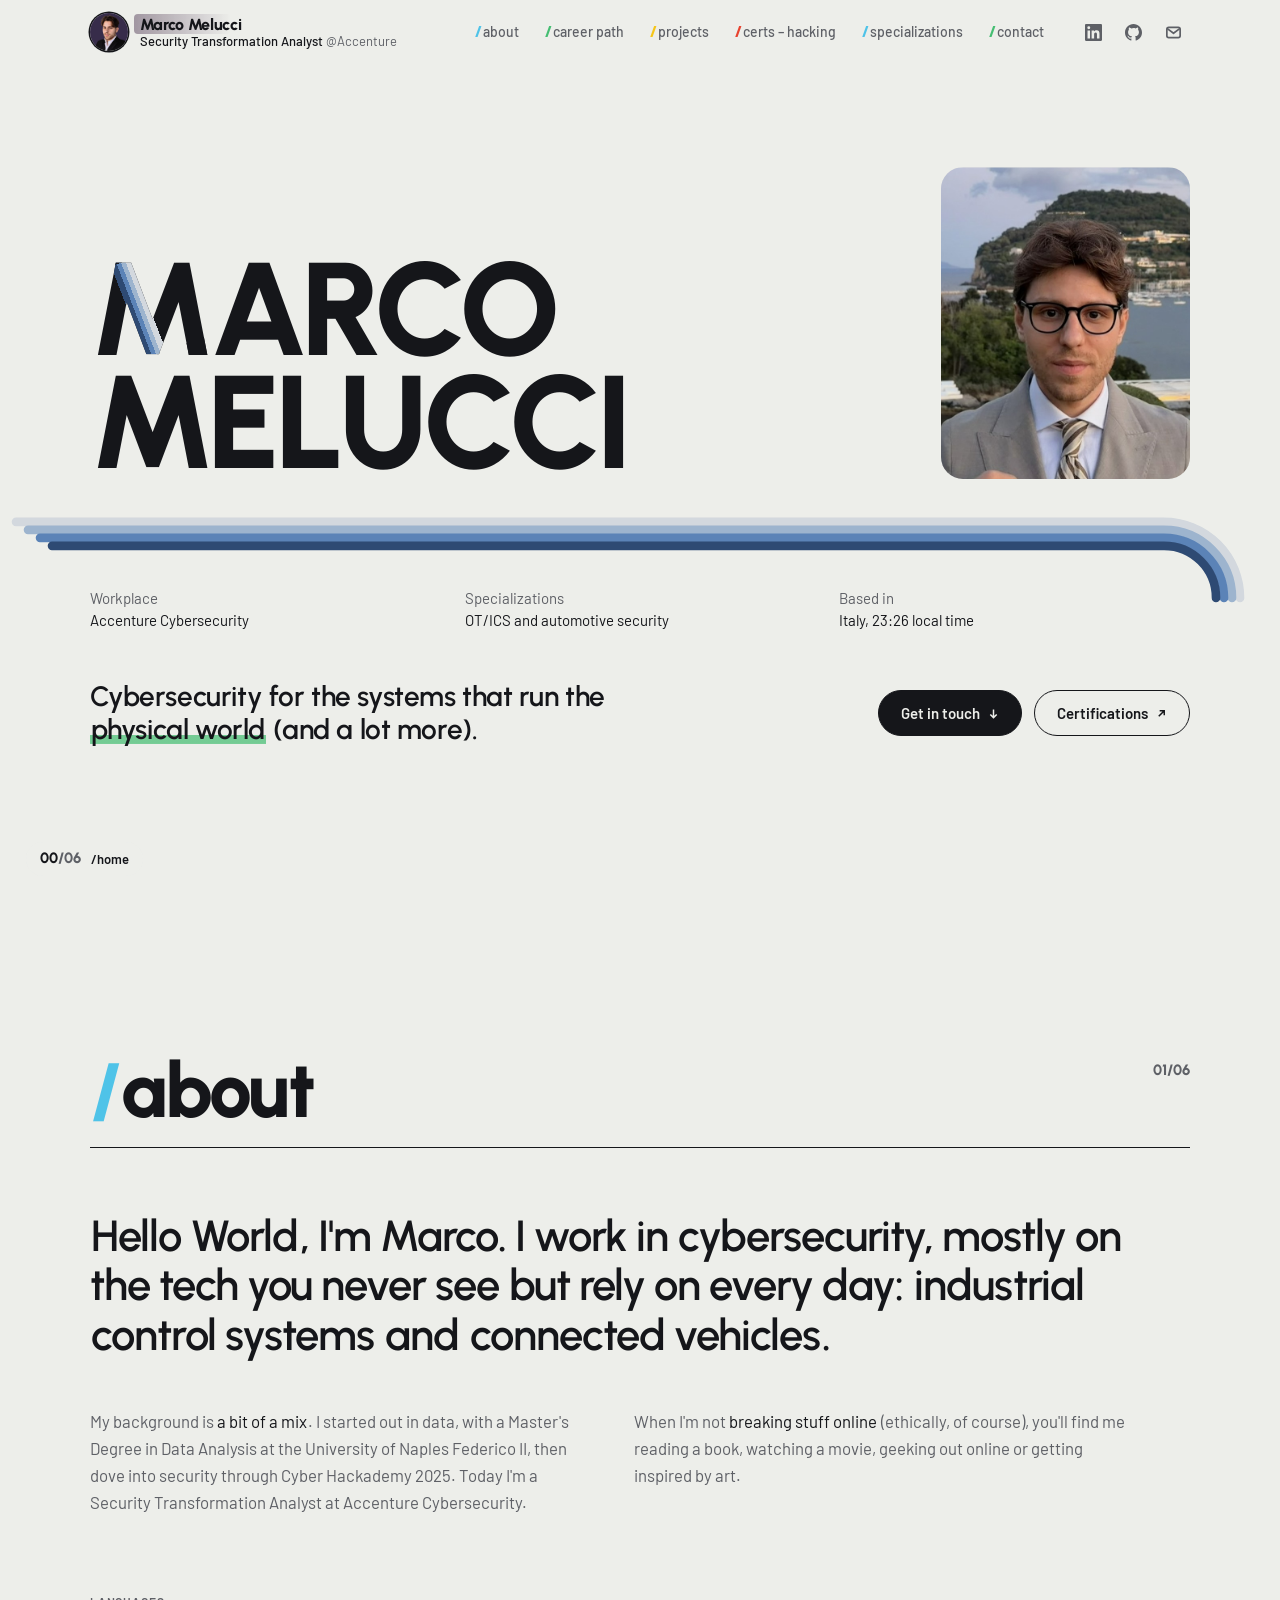
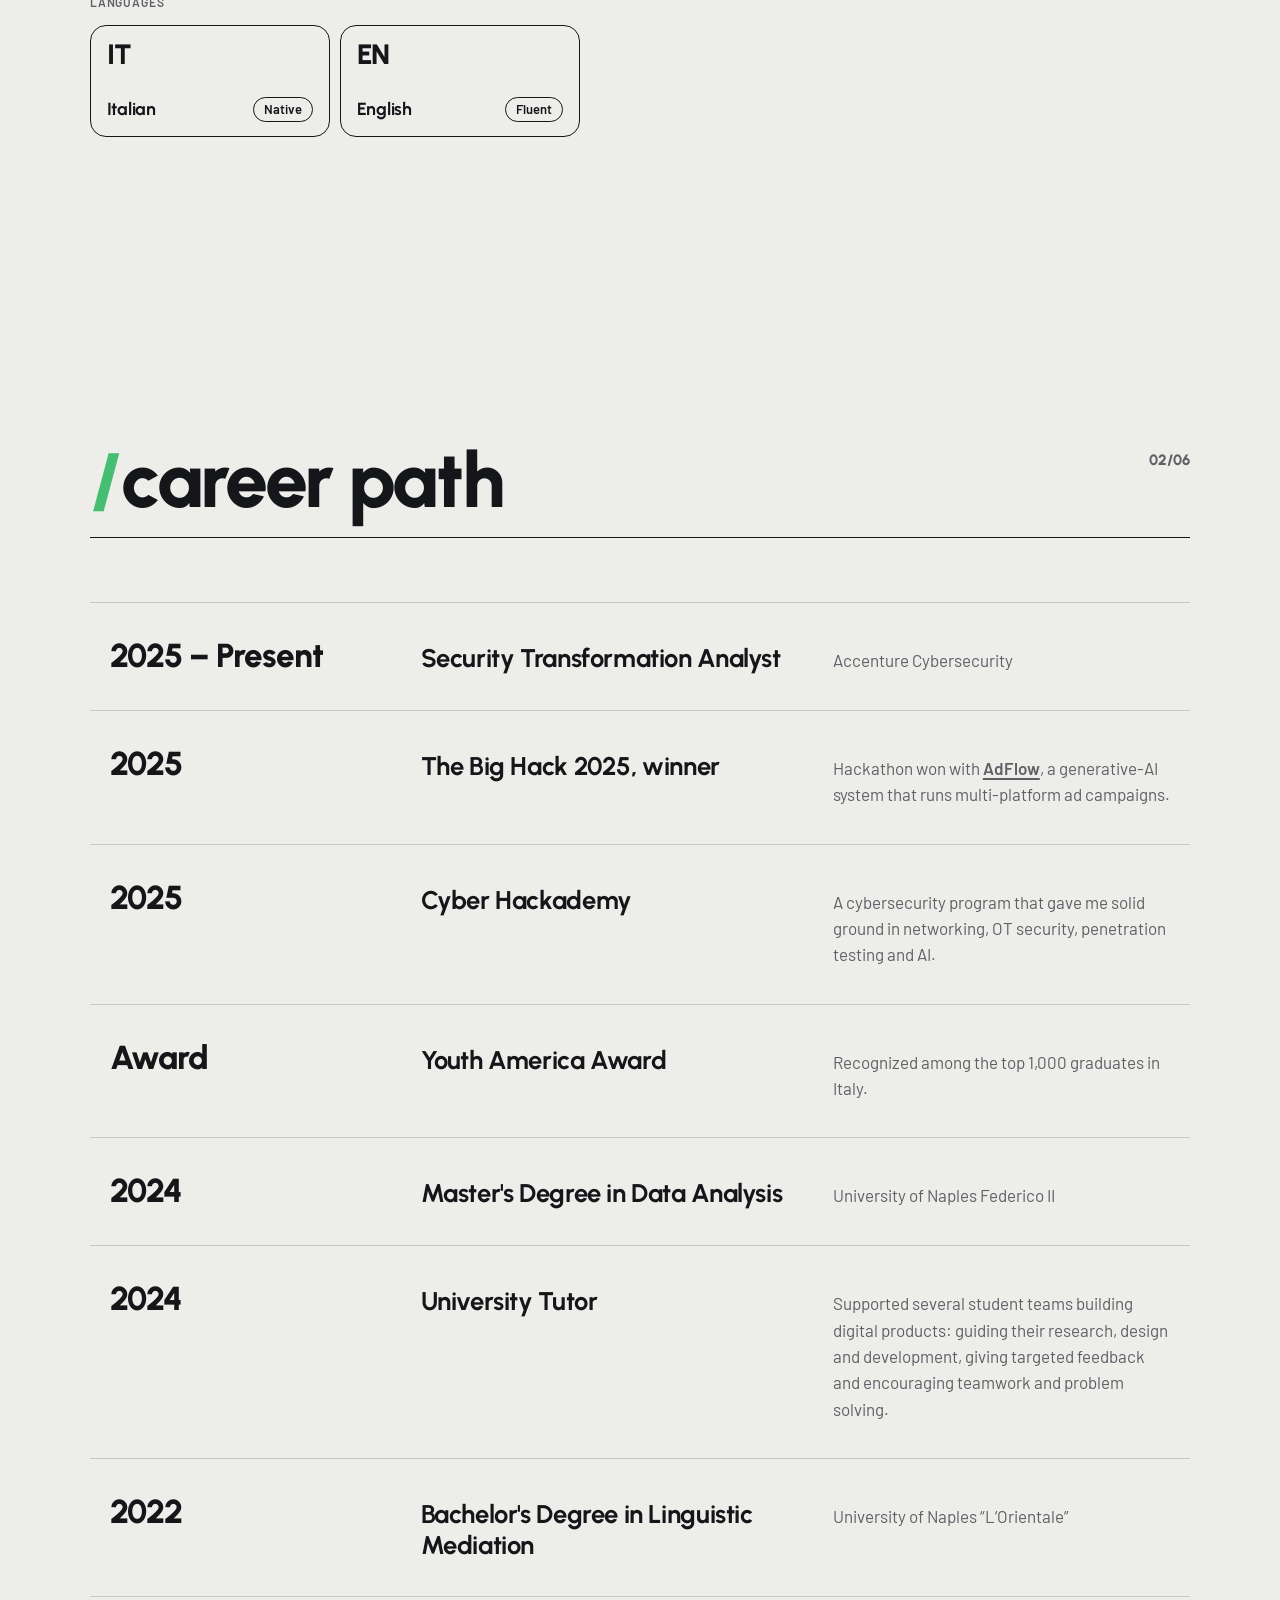
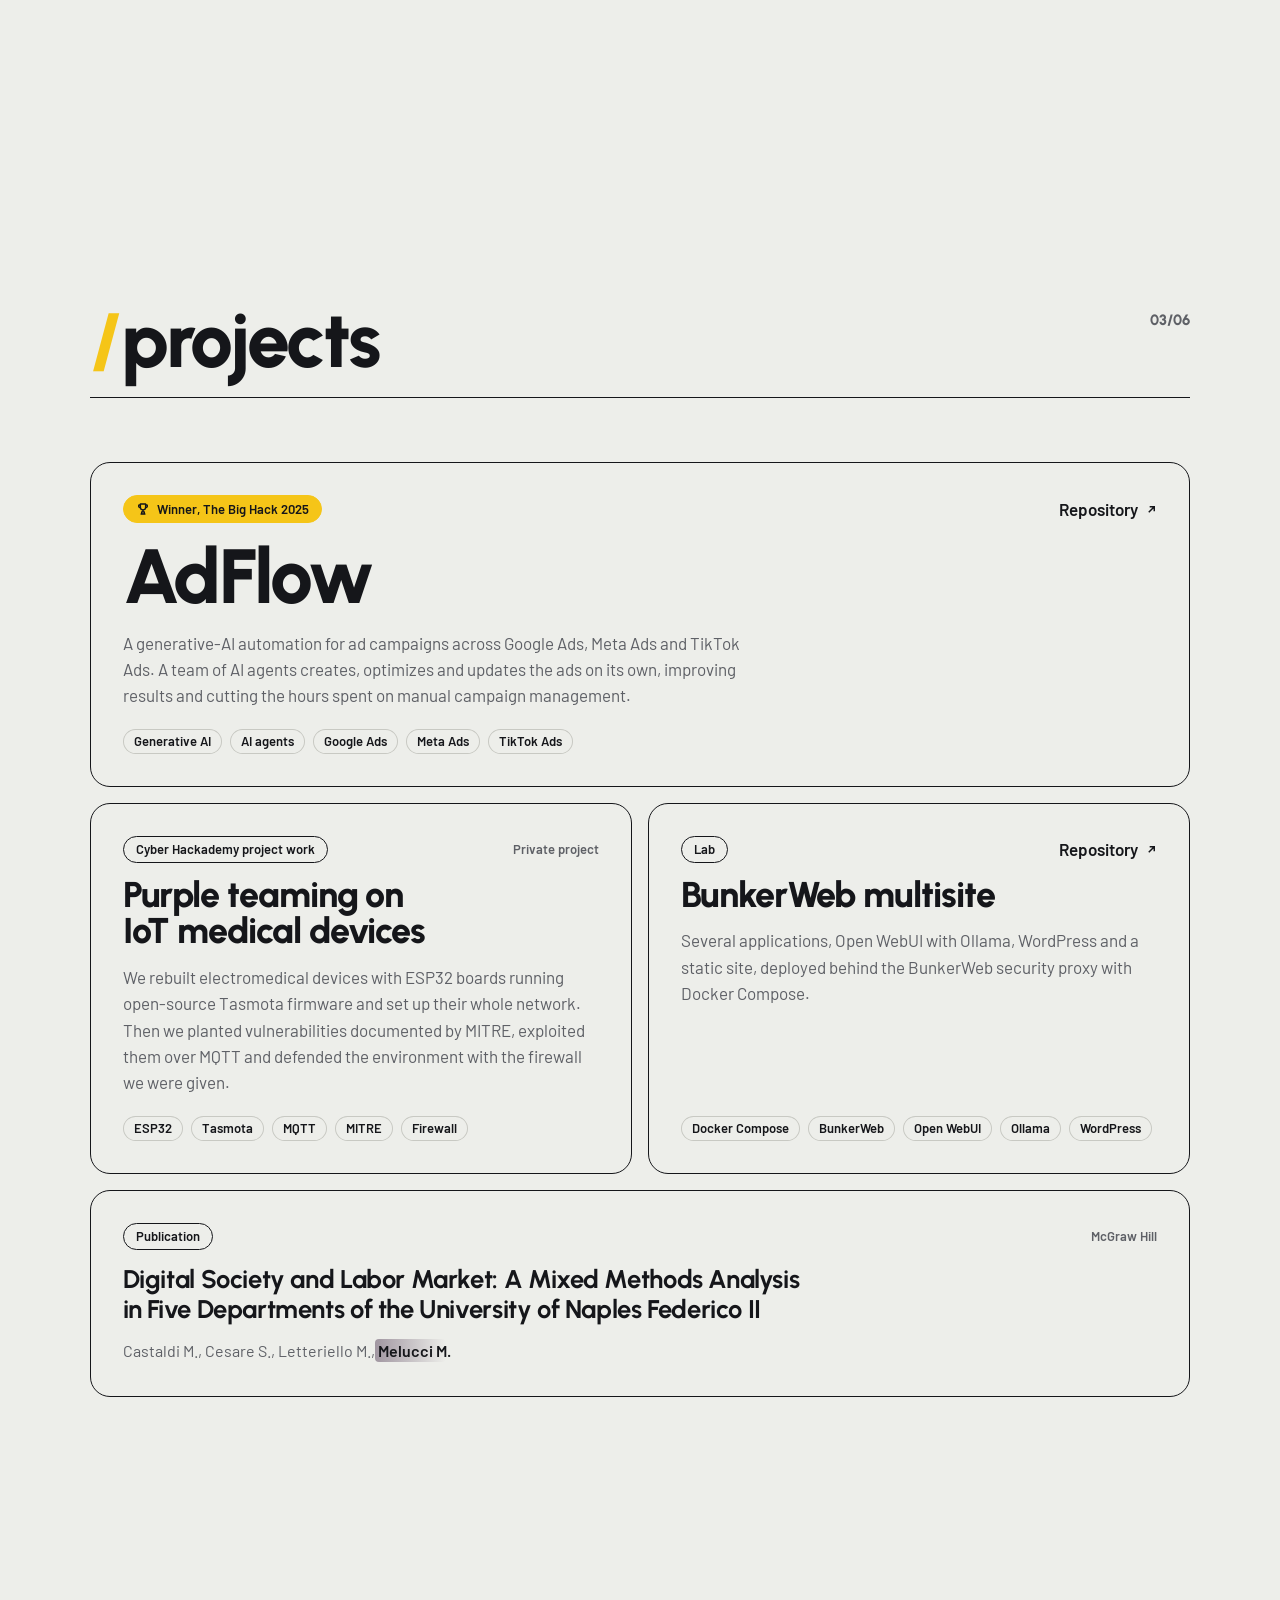
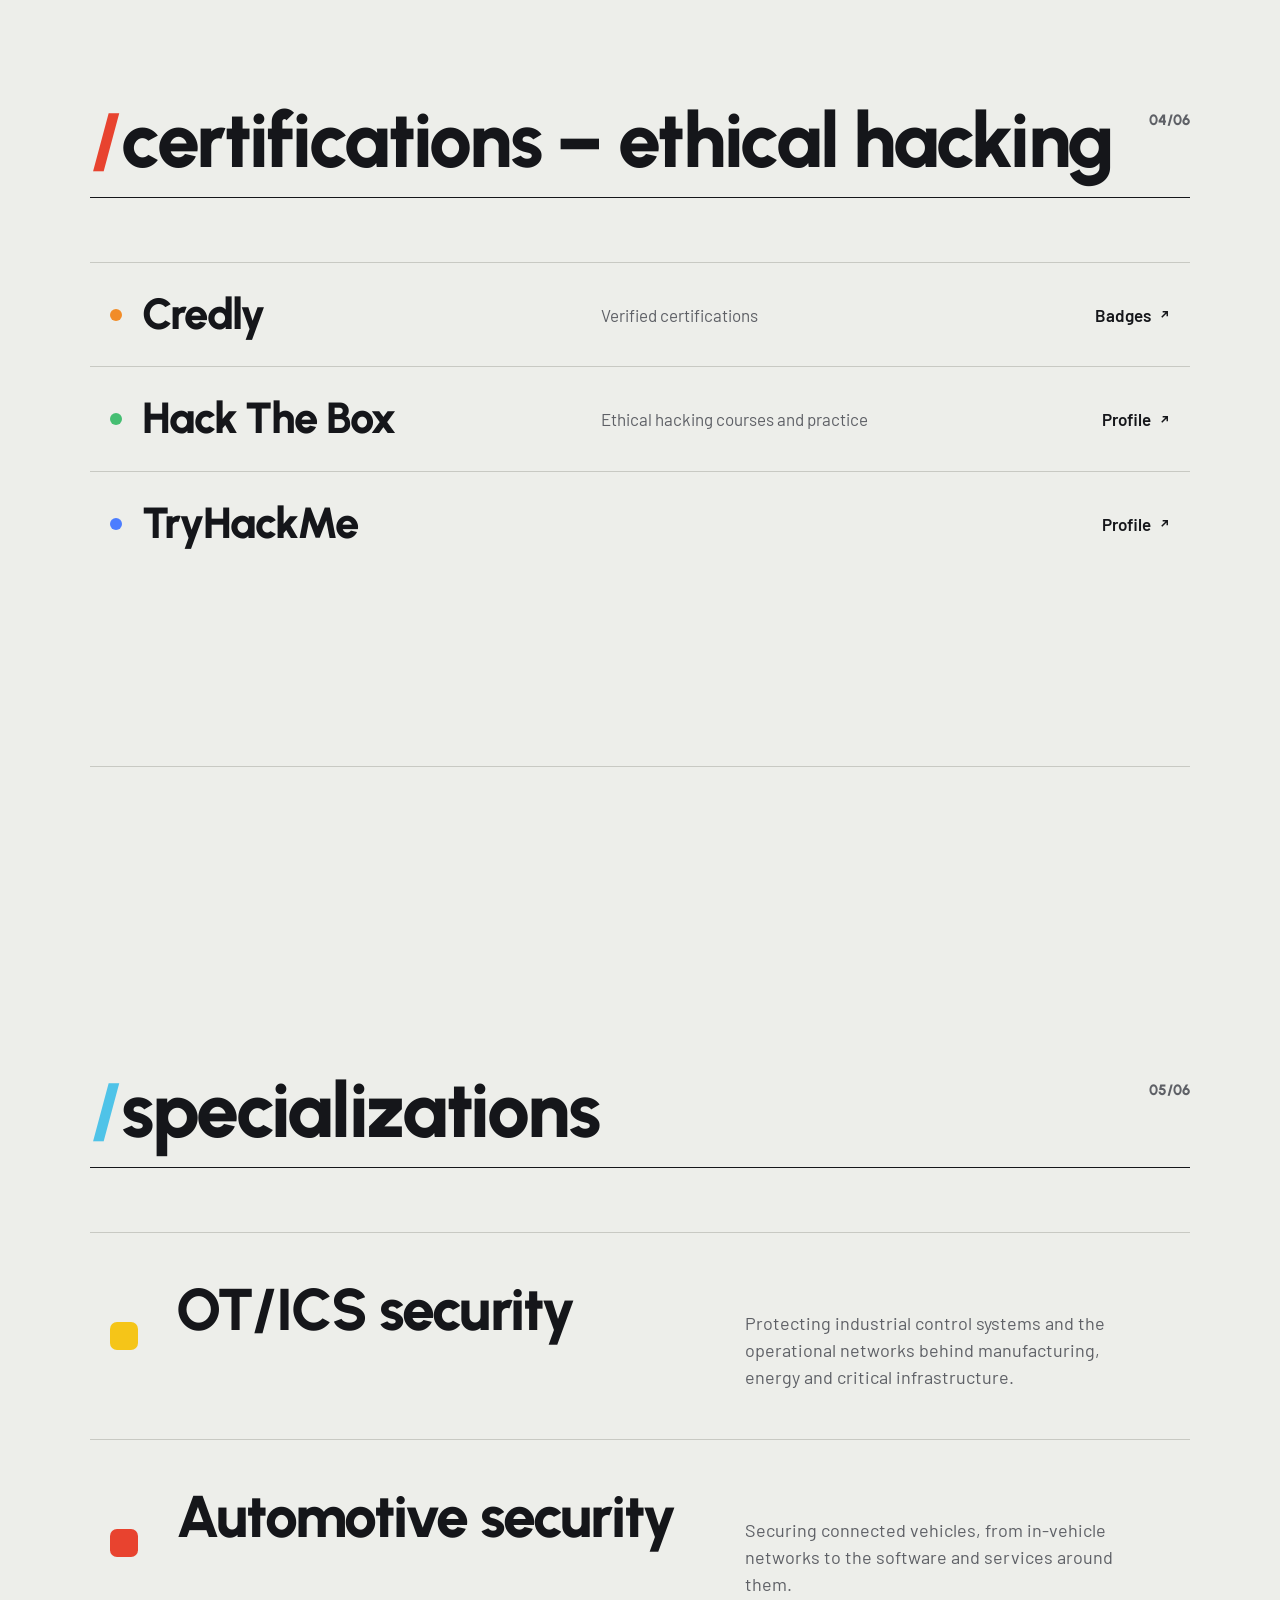
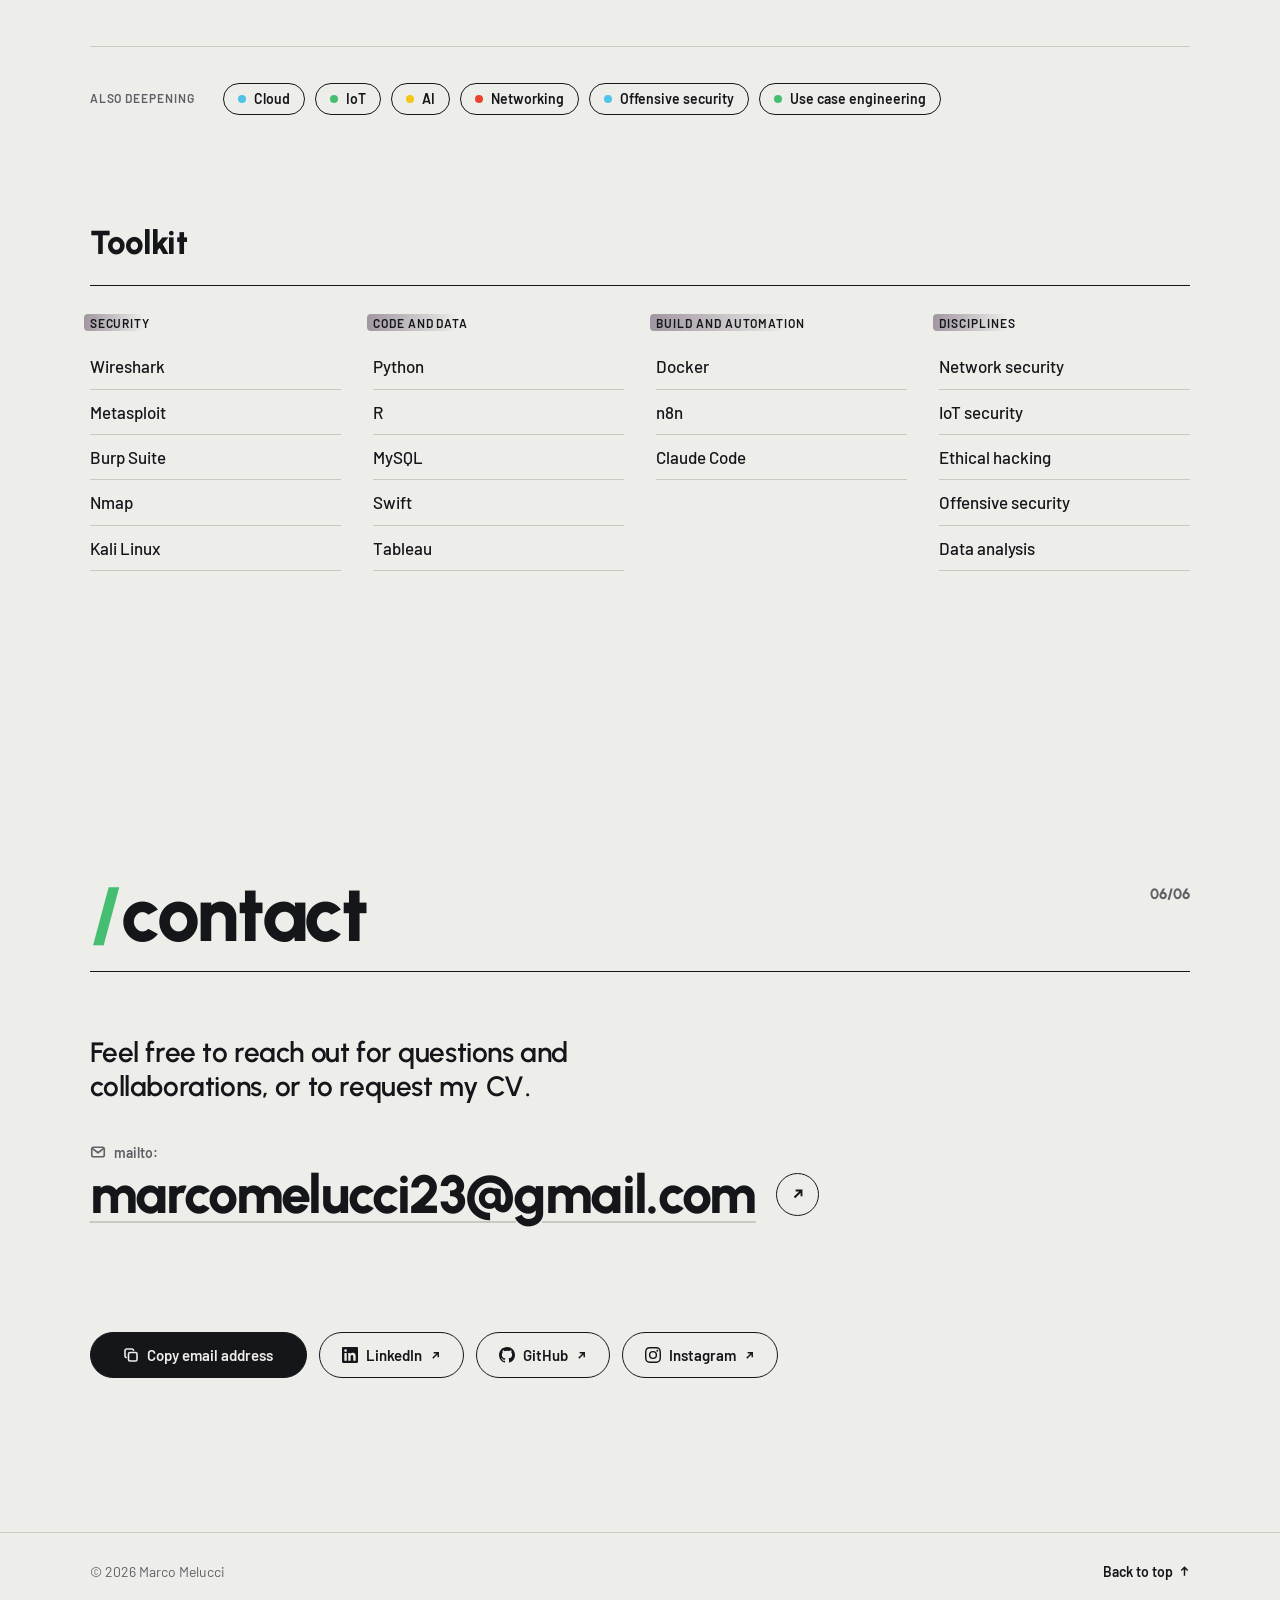
==== commit bc179277: "Added personal projects in the index.html" ====
--- a/index.html
+++ b/index.html
@@ -29,10 +29,16 @@
     "url": "https://www.accenture.com/"
   },
   "description": "Cybersecurity professional focused on OT/ICS Security, Automotive Cybersecurity, Cloud Security and Cybersecurity Transformation. Background in Data Analysis.",
-  "alumniOf": {
-    "@type": "CollegeOrUniversity",
-    "name": "University of Naples Federico II"
-  },
+  "alumniOf": [
+    {
+      "@type": "CollegeOrUniversity",
+      "name": "University of Naples Federico II"
+    },
+    {
+      "@type": "CollegeOrUniversity",
+      "name": "University of Naples L'Orientale"
+    }
+  ],
   "knowsLanguage": [
     "Italian",
     "English"
@@ -62,7 +68,7 @@
 }
 </script>
 
-  <link rel="icon" href="data:image/svg+xml,%3Csvg xmlns='http://www.w3.org/2000/svg' viewBox='0 0 64 64'%3E%3Crect width='64' height='64' rx='14' fill='%2315161A'/%3E%3Cpolygon points='11,14 13.5,14 29.75,46 27.5,46' fill='%23E8432F'/%3E%3Cpolygon points='13.5,14 16,14 32,46 29.75,46' fill='%23F5C518'/%3E%3Cpolygon points='16,14 18.5,14 34.25,46 32,46' fill='%2345BE72'/%3E%3Cpolygon points='18.5,14 21,14 36.5,46 34.25,46' fill='%234FC3E8'/%3E%3Cpolygon points='53,14 43,14 27.5,46 36.5,46' fill='%23EDEEEA'/%3E%3Crect x='11' y='14' width='9' height='36' fill='%23EDEEEA'/%3E%3Crect x='44' y='14' width='9' height='36' fill='%23EDEEEA'/%3E%3C/svg%3E">
+  <link rel="icon" href="data:image/svg+xml,%3Csvg xmlns='http://www.w3.org/2000/svg' viewBox='0 0 64 64'%3E%3Crect width='64' height='64' rx='14' fill='%2315161A'/%3E%3Cpolygon points='11,14 13.5,14 29.75,46 27.5,46' fill='%232E4A73'/%3E%3Cpolygon points='13.5,14 16,14 32,46 29.75,46' fill='%235B83B7'/%3E%3Cpolygon points='16,14 18.5,14 34.25,46 32,46' fill='%239DB4CE'/%3E%3Cpolygon points='18.5,14 21,14 36.5,46 34.25,46' fill='%23D3D8DE'/%3E%3Cpolygon points='53,14 43,14 27.5,46 36.5,46' fill='%23EDEEEA'/%3E%3Crect x='11' y='14' width='9' height='36' fill='%23EDEEEA'/%3E%3Crect x='44' y='14' width='9' height='36' fill='%23EDEEEA'/%3E%3C/svg%3E">
   <link rel="preconnect" href="https://fonts.googleapis.com">
   <link rel="preconnect" href="https://fonts.gstatic.com" crossorigin>
   <link href="https://fonts.googleapis.com/css2?family=Urbanist:wght@500;600;700;800&family=Barlow:wght@400;500;600&display=swap" rel="stylesheet">
@@ -86,10 +92,12 @@
       --blue: #4C7DFF;
       --purple: #9B6BFF;
       --plum: #442B48;
-      --r1: #4FC3E8;  /* sky */
-      --r2: #45BE72;  /* green */
-      --r3: #F5C518;  /* yellow */
-      --r4: #E8432F;  /* red */
+      --beige: #DCC39A;
+      --bordeaux: #9B2335;
+      --r1: #D3D8DE;  /* silver */
+      --r2: #9DB4CE;  /* mist blue */
+      --r3: #5B83B7;  /* denim */
+      --r4: #2E4A73;  /* navy */
       --on-s: #15161A;
       --on-s4: #15161A;
       --display: "Urbanist", "Century Gothic", "Avenir Next", "Futura", system-ui, sans-serif;
@@ -356,12 +364,12 @@
     }
     .wordmark {
       font-family: var(--display); font-weight: 800;
-      font-size: clamp(3.6rem, 11.5vw, 11rem); line-height: 0.86; letter-spacing: -0.035em;
+      font-size: clamp(3.3rem, 10.3vw, 9.75rem); line-height: 0.86; letter-spacing: -0.035em;
       text-transform: uppercase;
     }
     .hero-photo {
       position: relative;
-      width: clamp(200px, 22vw, 300px); aspect-ratio: 4 / 5;
+      width: clamp(180px, 19.5vw, 265px); aspect-ratio: 4 / 5;
       overflow: hidden; border-radius: 22px;
       background: var(--paper-2);
     }
@@ -379,7 +387,7 @@
     .js.is-ready .hero-photo img { transform: none; transition: transform 1500ms var(--ease-out) 120ms; }
     @media (max-width: 759px) {
       .hero-main { grid-template-columns: 1fr; gap: 24px; }
-      .hero-photo { order: -1; width: min(52vw, 210px); border-radius: 18px; }
+      .hero-photo { order: -1; width: min(47vw, 190px); border-radius: 18px; }
     }
     .wordmark .line { display: block; overflow: hidden; padding-bottom: 0.06em; margin-bottom: -0.06em; }
     .wordmark .line > span { display: block; }
@@ -389,7 +397,7 @@
 
     .hero-bottom { display: flex; flex-wrap: wrap; align-items: center; justify-content: space-between; gap: 20px 32px; }
     .hero-lede {
-      max-width: 26ch;
+      max-width: 36ch;
       font-family: var(--display); font-weight: 600;
       font-size: clamp(1.25rem, 2.2vw, 1.75rem); line-height: 1.2; letter-spacing: -0.015em;
     }
@@ -629,9 +637,71 @@
       .row-thm { grid-template-columns: 12px minmax(0, 1fr) auto; row-gap: 14px; }
     }
 
+    /* Projects */
+    .projects { display: grid; gap: 16px; }
+    .project-grid { display: grid; grid-template-columns: repeat(2, minmax(0, 1fr)); gap: 16px; }
+    .project {
+      position: relative; isolation: isolate; overflow: hidden;
+      display: flex; flex-direction: column; gap: 14px;
+      padding: clamp(20px, 2.6vw, 32px);
+      border: 1.5px solid var(--ink); border-radius: 20px;
+      color: var(--ink); text-decoration: none;
+      transition: color 250ms ease, border-color 250ms ease;
+    }
+    .project::before {
+      content: ""; position: absolute; inset: 0; z-index: -1;
+      background: var(--fill);
+      transform: translateY(101%);
+      transition: transform 500ms var(--ease-out);
+    }
+    .project-top { display: flex; flex-wrap: wrap; align-items: center; justify-content: space-between; gap: 10px 16px; }
+    .pill {
+      display: inline-flex; align-items: center; gap: 7px;
+      padding: 6px 12px; border: 1.5px solid currentColor; border-radius: 999px;
+      font-size: 13px; font-weight: 600; line-height: 1;
+    }
+    .pill .ico { width: 14px; height: 14px; }
+    .pill-win { background: var(--s3); border-color: var(--s3); color: var(--on-s); }
+    .project-title { display: block; font-family: var(--display); font-weight: 800; font-size: clamp(1.6rem, 2.8vw, 2.4rem); line-height: 1.02; letter-spacing: -0.03em; text-wrap: balance; }
+    .project-feature .project-title { font-size: clamp(2.75rem, 6vw, 5rem); }
+    .project-text { display: block; max-width: 64ch; font-size: 17px; line-height: 1.55; color: var(--ink-2); transition: color 250ms ease; }
+    .project-tags { display: flex; flex-wrap: wrap; gap: 8px; margin-top: auto; padding-top: 6px; }
+    .project-tags span {
+      padding: 6px 11px; border-radius: 999px;
+      font-size: 13px; font-weight: 600; line-height: 1;
+      box-shadow: inset 0 0 0 1px var(--rule);
+      transition: box-shadow 250ms ease;
+    }
+    .project-cta { display: inline-flex; align-items: center; gap: 8px; font-weight: 600; }
+    .project-note { font-size: 13px; font-weight: 600; color: var(--ink-2); transition: color 250ms ease; }
+    .pub-title { font-family: var(--display); font-weight: 700; font-size: clamp(1.25rem, 2vw, 1.7rem); line-height: 1.2; letter-spacing: -0.015em; max-width: 46ch; text-wrap: balance; }
+    .pub-authors { font-size: 16px; color: var(--ink-2); transition: color 250ms ease; }
+    .pub-authors .box-hl { color: var(--ink); font-weight: 600; }
+    .pub-authors .box-hl::before { left: -3px; }
+    a.project:focus-visible::before { transform: none; }
+    a.project:focus-visible, a.project:focus-visible .project-text { color: var(--on, var(--on-s)); }
+    @media (hover: hover) and (pointer: fine) {
+      .project:hover::before { transform: none; }
+      .project:hover { color: var(--on, var(--on-s)); border-color: var(--fill); }
+      .project:hover .project-text, .project:hover .project-note, .project:hover .pub-authors { color: var(--on, var(--on-s)); }
+      .project:hover .project-tags span { box-shadow: inset 0 0 0 1px var(--on, var(--on-s)); }
+      a.project:hover .arrow { transform: translate(2px, -2px); }
+    }
+    @media (max-width: 760px) { .project-grid { grid-template-columns: 1fr; } }
+
+    /* The soft plum box used under my name, reused on small labels */
+    .box-hl { position: relative; isolation: isolate; color: var(--ink); }
+    .box-hl::before {
+      content: ""; position: absolute; z-index: -1;
+      left: -6px; width: calc(90% + 6px); top: -0.14em; bottom: -0.14em;
+      border-radius: 4px;
+      background: linear-gradient(90deg, color-mix(in srgb, var(--plum) var(--name-hl, 45%), transparent), transparent);
+    }
+    .inline-link { color: inherit; font-weight: 600; text-decoration: underline; text-decoration-thickness: 1.5px; text-underline-offset: 0.18em; }
+
     .toolkit { margin-top: clamp(64px, 8vw, 112px); }
     .toolkit-head { padding-bottom: 16px; border-bottom: 1.5px solid var(--ink); font-family: var(--display); font-weight: 800; font-size: clamp(1.5rem, 2.6vw, 2.25rem); letter-spacing: -0.02em; }
-    .kit-grid { display: grid; grid-template-columns: repeat(3, minmax(0, 1fr)); gap: 32px; margin-top: 28px; }
+    .kit-grid { display: grid; grid-template-columns: repeat(4, minmax(0, 1fr)); gap: 32px; margin-top: 28px; }
     .kit ul { margin-top: 12px; }
     .kit li {
       position: relative;
@@ -649,7 +719,8 @@
       .kit li:hover { padding-left: 18px; }
       .kit li:hover::before { transform: scale(1); }
     }
-    @media (max-width: 760px) { .kit-grid { grid-template-columns: 1fr; } }
+    @media (max-width: 1000px) { .kit-grid { grid-template-columns: repeat(2, minmax(0, 1fr)); } }
+    @media (max-width: 560px) { .kit-grid { grid-template-columns: 1fr; } }
 
     /* Contact */
     .contact-lead {
@@ -711,7 +782,7 @@
       .js.is-ready .hero-fade { transition: opacity 400ms ease; }
       .roll-col, .row::before, .nav a::after, .js [data-hl].in .hl { transition: none; }
       .js .brand-hl::before { transform: none; }
-      .fill-row::before, .lang::before, .kit li, .kit li::before { transition: none; }
+      .fill-row::before, .lang::before, .kit li, .kit li::before, .project::before { transition: none; }
       .js .m-mark.m-ready, .js.is-ready .m-mark.m-ready { --m-grow: 1; transition: none; }
       .menu, .menu.open { transition: none; }
       .menu li { transform: none; }
@@ -755,10 +826,11 @@
       <nav class="nav" aria-label="Chapters">
         <ol>
           <li><a href="#about"><span class="slash" style="--c: var(--s1)" aria-hidden="true">/</span>about</a></li>
-          <li><a href="#focus"><span class="slash" style="--c: var(--s2)" aria-hidden="true">/</span>specializations</a></li>
-          <li><a href="#path"><span class="slash" style="--c: var(--s3)" aria-hidden="true">/</span>career path</a></li>
+          <li><a href="#path"><span class="slash" style="--c: var(--s2)" aria-hidden="true">/</span>career path</a></li>
+          <li><a href="#projects"><span class="slash" style="--c: var(--s3)" aria-hidden="true">/</span>projects</a></li>
           <li><a href="#certifications"><span class="slash" style="--c: var(--s4)" aria-hidden="true">/</span>certs – hacking</a></li>
-          <li><a href="#contact"><span class="slash" style="--c: var(--s1)" aria-hidden="true">/</span>contact</a></li>
+          <li><a href="#focus"><span class="slash" style="--c: var(--s1)" aria-hidden="true">/</span>specializations</a></li>
+          <li><a href="#contact"><span class="slash" style="--c: var(--s2)" aria-hidden="true">/</span>contact</a></li>
         </ol>
       </nav>
       <ul class="socials">
@@ -773,10 +845,11 @@
   <div class="menu" id="menu" inert>
     <ol>
       <li style="--i: 0"><a href="#about"><span class="slash" style="--c: var(--s1)" aria-hidden="true">/</span>about</a></li>
-      <li style="--i: 1"><a href="#focus"><span class="slash" style="--c: var(--s2)" aria-hidden="true">/</span>specializations</a></li>
-      <li style="--i: 2"><a href="#path"><span class="slash" style="--c: var(--s3)" aria-hidden="true">/</span>career path</a></li>
+      <li style="--i: 1"><a href="#path"><span class="slash" style="--c: var(--s2)" aria-hidden="true">/</span>career path</a></li>
+      <li style="--i: 2"><a href="#projects"><span class="slash" style="--c: var(--s3)" aria-hidden="true">/</span>projects</a></li>
       <li style="--i: 3"><a href="#certifications"><span class="slash" style="--c: var(--s4)" aria-hidden="true">/</span>certifications – ethical hacking</a></li>
-      <li style="--i: 4"><a href="#contact"><span class="slash" style="--c: var(--s1)" aria-hidden="true">/</span>contact</a></li>
+      <li style="--i: 4"><a href="#focus"><span class="slash" style="--c: var(--s1)" aria-hidden="true">/</span>specializations</a></li>
+      <li style="--i: 5"><a href="#contact"><span class="slash" style="--c: var(--s2)" aria-hidden="true">/</span>contact</a></li>
     </ol>
     <div class="menu-socials">
       <a href="https://www.linkedin.com/in/marco-melucci-friendlyhacker" target="_blank" rel="noopener">LinkedIn</a>
@@ -786,7 +859,7 @@
   </div>
 
   <div class="chapter" aria-hidden="true">
-    <span class="odo"><span>0</span><span class="roll"><span class="roll-col" id="rollCol"><span>0</span><span>1</span><span>2</span><span>3</span><span>4</span><span>5</span></span></span><span class="odo-total">/05</span></span>
+    <span class="odo"><span>0</span><span class="roll"><span class="roll-col" id="rollCol"><span>0</span><span>1</span><span>2</span><span>3</span><span>4</span><span>5</span><span>6</span></span></span><span class="odo-total">/06</span></span>
     <span class="chapter-name" id="chapterName">/home</span>
   </div>
 
@@ -807,7 +880,7 @@
         <p><span class="k">Based in</span><br>Italy, <time id="clock">--:--</time> local time</p>
       </div>
       <div class="wrap hero-bottom">
-        <p class="hero-lede hero-fade" style="--d: 300ms" data-hl>Cybersecurity for the systems that run the <mark class="hl" style="--c: var(--s2); --i: 4">physical world</mark>.</p>
+        <p class="hero-lede hero-fade" style="--d: 300ms" data-hl>Cybersecurity for the systems that run the <mark class="hl" style="--c: var(--s2); --i: 4">physical world</mark> (and a lot more).</p>
         <div class="hero-actions hero-fade" style="--d: 400ms">
           <a class="btn btn-ink" href="#contact">Get in touch <svg class="arrow arrow-down" viewBox="0 0 12 12" aria-hidden="true"><path d="M6 1.5v9M2.5 7 6 10.5 9.5 7" fill="none" stroke="currentColor" stroke-width="1.6"/></svg></a>
           <a class="btn" href="https://www.credly.com/users/marcomelucci-friendlyhacker" target="_blank" rel="noopener">Certifications <svg class="arrow" viewBox="0 0 12 12" aria-hidden="true"><path d="M3 9 9 3M4 3h5v5" fill="none" stroke="currentColor" stroke-width="1.6"/></svg></a>
@@ -820,7 +893,7 @@
       <div class="wrap">
         <header class="chap-head">
           <h2 class="chap-title" id="about-title"><span class="slash" style="--c: var(--s1)" aria-hidden="true">/</span>about</h2>
-          <span class="chap-num" aria-hidden="true">01/05</span>
+          <span class="chap-num" aria-hidden="true">01/06</span>
         </header>
         <p class="statement" data-hl><mark class="hl" style="--c: var(--s1); --i: 0">Hello World</mark>, I'm Marco. I work in cybersecurity, mostly on the tech you never see but rely on every day: <mark class="hl" style="--c: var(--s3); --i: 1">industrial control systems</mark> and <mark class="hl" style="--c: var(--s4); --i: 2">connected vehicles</mark>.</p>
         <div class="about-body" data-hl>
@@ -845,51 +918,23 @@
       </div>
     </section>
 
-    <!-- 02 Specializations -->
-    <section class="chapter-sec" id="focus" data-chapter="2" data-name="/specializations" aria-labelledby="focus-title">
+    <!-- 02 Career path -->
+    <section class="chapter-sec" id="path" data-chapter="2" data-name="/career path" aria-labelledby="path-title">
       <div class="wrap">
         <header class="chap-head">
-          <h2 class="chap-title" id="focus-title"><span class="slash" style="--c: var(--s2)" aria-hidden="true">/</span>specializations</h2>
-          <span class="chap-num" aria-hidden="true">02/05</span>
-        </header>
-        <div class="focus-list" style="--fill: var(--s2)">
-          <article class="focus-item fill-row">
-            <span class="swatch" style="--c: var(--s3)" aria-hidden="true"></span>
-            <h3 class="focus-title">OT/ICS security</h3>
-            <p class="focus-text">Protecting industrial control systems and the operational networks behind manufacturing, energy and critical infrastructure.</p>
-          </article>
-          <article class="focus-item fill-row">
-            <span class="swatch" style="--c: var(--s4)" aria-hidden="true"></span>
-            <h3 class="focus-title">Automotive security</h3>
-            <p class="focus-text">Securing connected vehicles, from in-vehicle networks to the software and services around them.</p>
-          </article>
-        </div>
-        <div class="also">
-          <p class="label">Also deepening</p>
-          <ul>
-            <li class="tag" style="--c: var(--s1)">Cloud</li>
-            <li class="tag" style="--c: var(--s2)">IoT</li>
-            <li class="tag" style="--c: var(--s3)">AI</li>
-            <li class="tag" style="--c: var(--s4)">Networking</li>
-            <li class="tag" style="--c: var(--s1)">Offensive security</li>
-            <li class="tag" style="--c: var(--s2)">Use case engineering</li>
-          </ul>
-        </div>
-      </div>
-    </section>
-
-    <!-- 03 Career path -->
-    <section class="chapter-sec" id="path" data-chapter="3" data-name="/career path" aria-labelledby="path-title">
-      <div class="wrap">
-        <header class="chap-head">
-          <h2 class="chap-title" id="path-title"><span class="slash" style="--c: var(--s3)" aria-hidden="true">/</span>career path</h2>
-          <span class="chap-num" aria-hidden="true">03/05</span>
+          <h2 class="chap-title" id="path-title"><span class="slash" style="--c: var(--s2)" aria-hidden="true">/</span>career path</h2>
+          <span class="chap-num" aria-hidden="true">02/06</span>
         </header>
         <ol class="path">
           <li class="path-row fill-row" style="--fill: var(--purple)">
             <p class="path-when">2025 – Present</p>
             <p class="path-what">Security Transformation Analyst</p>
             <p class="path-where">Accenture Cybersecurity</p>
+          </li>
+          <li class="path-row fill-row" style="--fill: var(--s3)">
+            <p class="path-when">2025</p>
+            <p class="path-what">The Big Hack 2025, winner</p>
+            <p class="path-where">Hackathon won with <a class="inline-link" href="#projects">AdFlow</a>, a generative-AI system that runs multi-platform ad campaigns.</p>
           </li>
           <li class="path-row fill-row" style="--fill: var(--blue)">
             <p class="path-when">2025</p>
@@ -902,11 +947,70 @@
             <p class="path-where">Recognized among the top 1,000 graduates in Italy.</p>
           </li>
           <li class="path-row fill-row" style="--fill: var(--s1)">
-            <p class="path-when">Earlier</p>
+            <p class="path-when">2024</p>
             <p class="path-what">Master's Degree in Data Analysis</p>
             <p class="path-where">University of Naples Federico II</p>
           </li>
+          <li class="path-row fill-row" style="--fill: var(--orange)">
+            <p class="path-when">2024</p>
+            <p class="path-what">University Tutor</p>
+            <p class="path-where">Supported several student teams building digital products: guiding their research, design and development, giving targeted feedback and encouraging teamwork and problem solving.</p>
+          </li>
+          <li class="path-row fill-row" style="--fill: var(--s4)">
+            <p class="path-when">2022</p>
+            <p class="path-what">Bachelor's Degree in Linguistic Mediation</p>
+            <p class="path-where">University of Naples “L’Orientale”</p>
+          </li>
         </ol>
+      </div>
+    </section>
+
+    <!-- 03 Projects -->
+    <section class="chapter-sec" id="projects" data-chapter="3" data-name="/projects" aria-labelledby="projects-title">
+      <div class="wrap">
+        <header class="chap-head">
+          <h2 class="chap-title" id="projects-title"><span class="slash" style="--c: var(--s3)" aria-hidden="true">/</span>projects</h2>
+          <span class="chap-num" aria-hidden="true">03/06</span>
+        </header>
+        <div class="projects">
+          <a class="project project-feature" href="https://github.com/MarcoMelucci99/AdFlow_Hackathons" target="_blank" rel="noopener" style="--fill: var(--beige)">
+            <span class="project-top">
+              <span class="pill pill-win"><svg class="ico ico-stroke" viewBox="0 0 16 16" aria-hidden="true"><path d="M5 2.25h6V6a3 3 0 0 1-6 0Z"/><path d="M5 3.5H3.25A1.9 1.9 0 0 0 5 6.4M11 3.5h1.75A1.9 1.9 0 0 1 11 6.4M8 9v2.25M5.75 13.75h4.5M6.5 11.25h3v2.5h-3Z"/></svg>Winner, The Big Hack 2025</span>
+              <span class="project-cta">Repository <svg class="arrow" viewBox="0 0 12 12" aria-hidden="true"><path d="M3 9 9 3M4 3h5v5" fill="none" stroke="currentColor" stroke-width="1.6"/></svg></span>
+            </span>
+            <h3 class="project-title">AdFlow</h3>
+            <p class="project-text">A generative-AI automation for ad campaigns across Google Ads, Meta Ads and TikTok Ads. A team of AI agents creates, optimizes and updates the ads on its own, improving results and cutting the hours spent on manual campaign management.</p>
+            <span class="project-tags"><span>Generative AI</span><span>AI agents</span><span>Google Ads</span><span>Meta Ads</span><span>TikTok Ads</span></span>
+          </a>
+          <div class="project-grid">
+            <article class="project" style="--fill: var(--bordeaux); --on: #FFFFFF">
+              <span class="project-top">
+                <span class="pill">Cyber Hackademy project work</span>
+                <span class="project-note">Private project</span>
+              </span>
+              <h3 class="project-title">Purple teaming on IoT medical devices</h3>
+              <p class="project-text">We rebuilt electromedical devices with ESP32 boards running open-source Tasmota firmware and set up their whole network. Then we planted vulnerabilities documented by MITRE, exploited them over MQTT and defended the environment with the firewall we were given.</p>
+              <span class="project-tags"><span>ESP32</span><span>Tasmota</span><span>MQTT</span><span>MITRE</span><span>Firewall</span></span>
+            </article>
+            <a class="project" href="https://github.com/MarcoMelucci99/bunkerweb-multisite-applications" target="_blank" rel="noopener" style="--fill: var(--blue)">
+              <span class="project-top">
+                <span class="pill">Lab</span>
+                <span class="project-cta">Repository <svg class="arrow" viewBox="0 0 12 12" aria-hidden="true"><path d="M3 9 9 3M4 3h5v5" fill="none" stroke="currentColor" stroke-width="1.6"/></svg></span>
+              </span>
+              <h3 class="project-title">BunkerWeb multisite</h3>
+              <p class="project-text">Several applications, Open WebUI with Ollama, WordPress and a static site, deployed behind the BunkerWeb security proxy with Docker Compose.</p>
+              <span class="project-tags"><span>Docker Compose</span><span>BunkerWeb</span><span>Open WebUI</span><span>Ollama</span><span>WordPress</span></span>
+            </a>
+          </div>
+          <article class="project publication" style="--fill: var(--s2)">
+            <span class="project-top">
+              <span class="pill">Publication</span>
+              <span class="project-note">McGraw Hill</span>
+            </span>
+            <h3 class="pub-title">Digital Society and Labor Market: A Mixed Methods Analysis in Five Departments of the University of Naples Federico II</h3>
+            <p class="pub-authors">Castaldi M., Cesare S., Letteriello M., <span class="box-hl">Melucci M.</span></p>
+          </article>
+        </div>
       </div>
     </section>
 
@@ -915,7 +1019,7 @@
       <div class="wrap">
         <header class="chap-head">
           <h2 class="chap-title" id="certifications-title"><span class="slash" style="--c: var(--s4)" aria-hidden="true">/</span>certifications – ethical hacking</h2>
-          <span class="chap-num" aria-hidden="true">04/05</span>
+          <span class="chap-num" aria-hidden="true">04/06</span>
         </header>
         <ul class="rows">
           <li>
@@ -946,32 +1050,69 @@
           </li>
         </ul>
 
+      </div>
+    </section>
+
+    <!-- 05 Specializations -->
+    <section class="chapter-sec" id="focus" data-chapter="5" data-name="/specializations" aria-labelledby="focus-title">
+      <div class="wrap">
+        <header class="chap-head">
+          <h2 class="chap-title" id="focus-title"><span class="slash" style="--c: var(--s1)" aria-hidden="true">/</span>specializations</h2>
+          <span class="chap-num" aria-hidden="true">05/06</span>
+        </header>
+        <div class="focus-list" style="--fill: var(--s2)">
+          <article class="focus-item fill-row">
+            <span class="swatch" style="--c: var(--s3)" aria-hidden="true"></span>
+            <h3 class="focus-title">OT/ICS security</h3>
+            <p class="focus-text">Protecting industrial control systems and the operational networks behind manufacturing, energy and critical infrastructure.</p>
+          </article>
+          <article class="focus-item fill-row">
+            <span class="swatch" style="--c: var(--s4)" aria-hidden="true"></span>
+            <h3 class="focus-title">Automotive security</h3>
+            <p class="focus-text">Securing connected vehicles, from in-vehicle networks to the software and services around them.</p>
+          </article>
+        </div>
+        <div class="also">
+          <p class="label">Also deepening</p>
+          <ul>
+            <li class="tag" style="--c: var(--s1)">Cloud</li>
+            <li class="tag" style="--c: var(--s2)">IoT</li>
+            <li class="tag" style="--c: var(--s3)">AI</li>
+            <li class="tag" style="--c: var(--s4)">Networking</li>
+            <li class="tag" style="--c: var(--s1)">Offensive security</li>
+            <li class="tag" style="--c: var(--s2)">Use case engineering</li>
+          </ul>
+        </div>
         <div class="toolkit">
           <h3 class="toolkit-head">Toolkit</h3>
           <div class="kit-grid">
             <div class="kit">
-              <p class="label">Security</p>
+              <p class="label"><span class="box-hl">Security</span></p>
               <ul><li>Wireshark</li><li>Metasploit</li><li>Burp Suite</li><li>Nmap</li><li>Kali Linux</li></ul>
             </div>
             <div class="kit">
-              <p class="label">Code and data</p>
+              <p class="label"><span class="box-hl">Code and data</span></p>
               <ul><li>Python</li><li>R</li><li>MySQL</li><li>Swift</li><li>Tableau</li></ul>
             </div>
             <div class="kit">
-              <p class="label">Disciplines</p>
-              <ul><li>Network security</li><li>Ethical hacking</li><li>Offensive security</li><li>Data analysis</li></ul>
+              <p class="label"><span class="box-hl">Build and automation</span></p>
+              <ul><li>Docker</li><li>n8n</li><li>Claude Code</li></ul>
+            </div>
+            <div class="kit">
+              <p class="label"><span class="box-hl">Disciplines</span></p>
+              <ul><li>Network security</li><li>IoT security</li><li>Ethical hacking</li><li>Offensive security</li><li>Data analysis</li></ul>
             </div>
           </div>
         </div>
       </div>
     </section>
 
-    <!-- 05 Contact -->
-    <section class="chapter-sec" id="contact" data-chapter="5" data-name="/contact" aria-labelledby="contact-title">
+    <!-- 06 Contact -->
+    <section class="chapter-sec" id="contact" data-chapter="6" data-name="/contact" aria-labelledby="contact-title">
       <div class="wrap">
         <header class="chap-head">
-          <h2 class="chap-title" id="contact-title"><span class="slash" style="--c: var(--s1)" aria-hidden="true">/</span>contact</h2>
-          <span class="chap-num" aria-hidden="true">05/05</span>
+          <h2 class="chap-title" id="contact-title"><span class="slash" style="--c: var(--s2)" aria-hidden="true">/</span>contact</h2>
+          <span class="chap-num" aria-hidden="true">06/06</span>
         </header>
         <p class="contact-lead" id="contactLead" data-hl="ribbon">Feel free to reach out for questions and collaborations, or to request my <mark class="hl" style="--c: var(--s1); --i: 0">CV</mark>.</p>
         <a class="email-link" href="mailto:marcomelucci23@gmail.com">
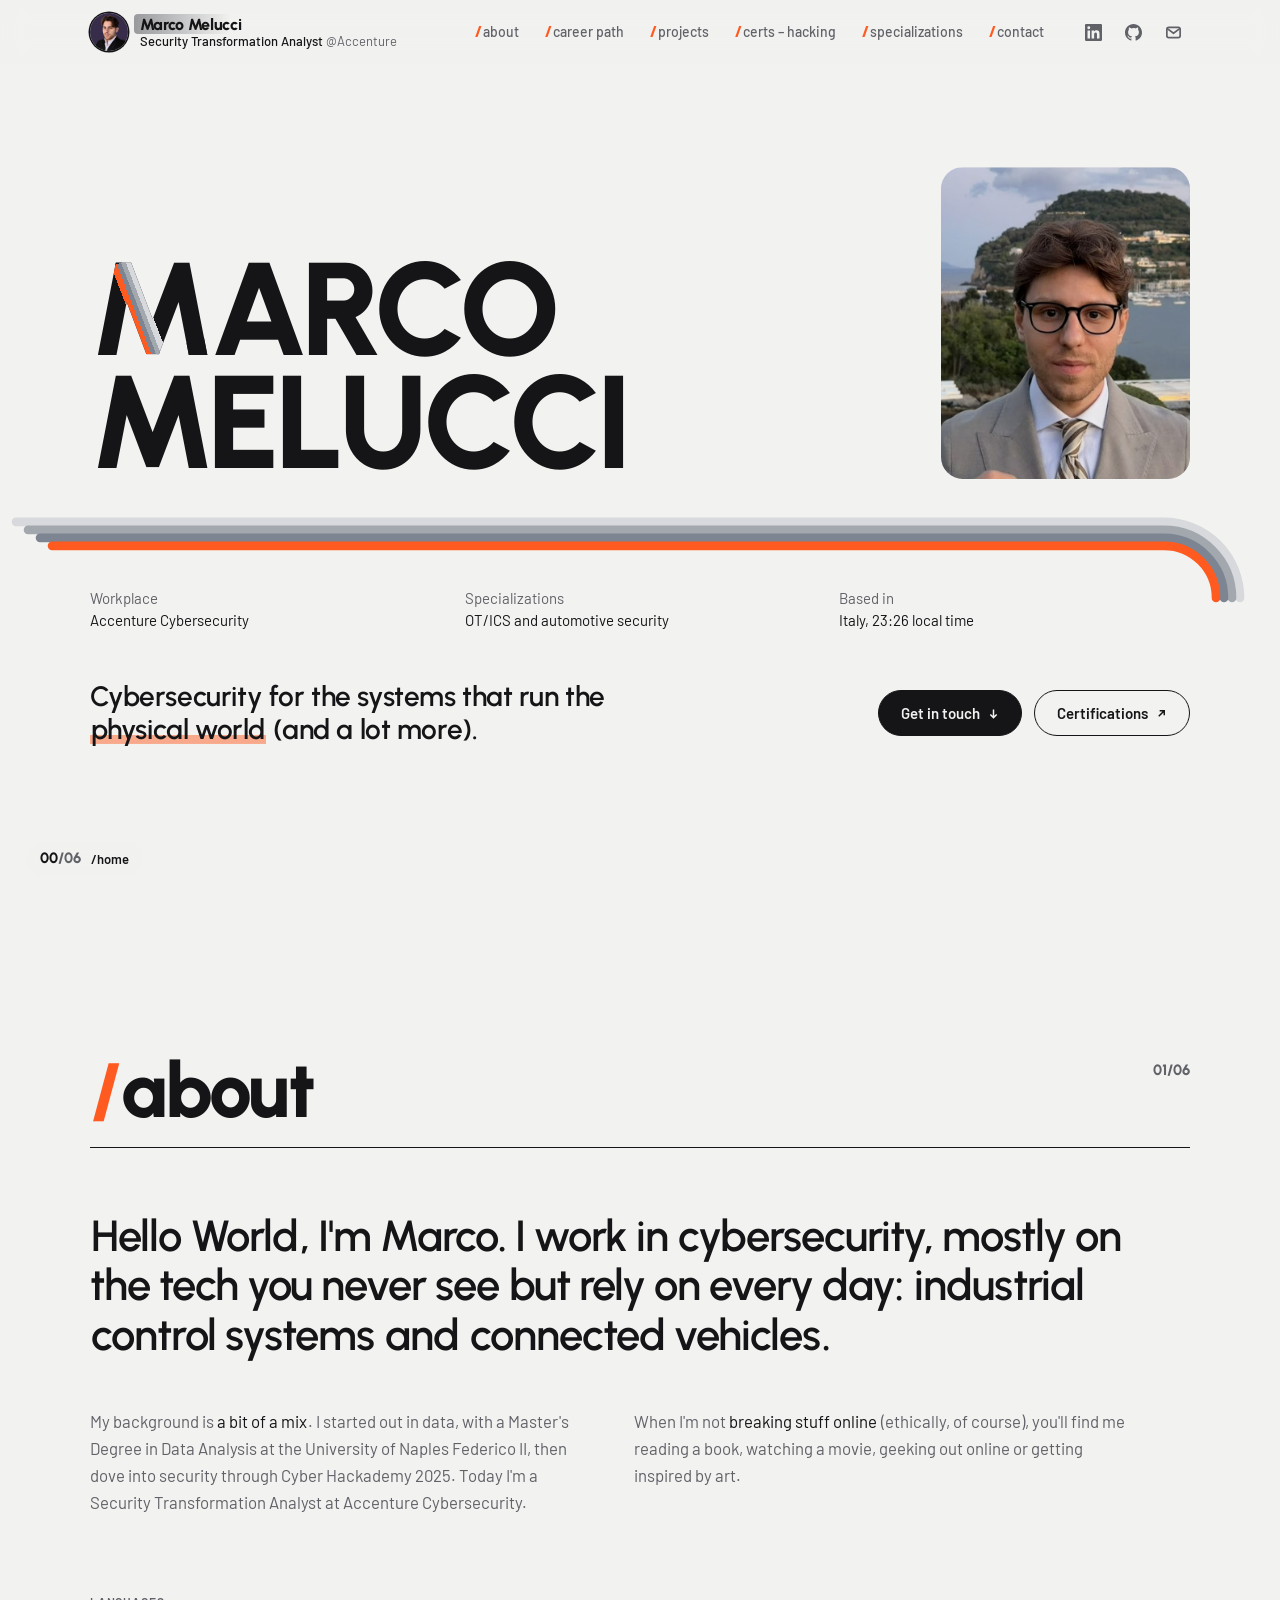
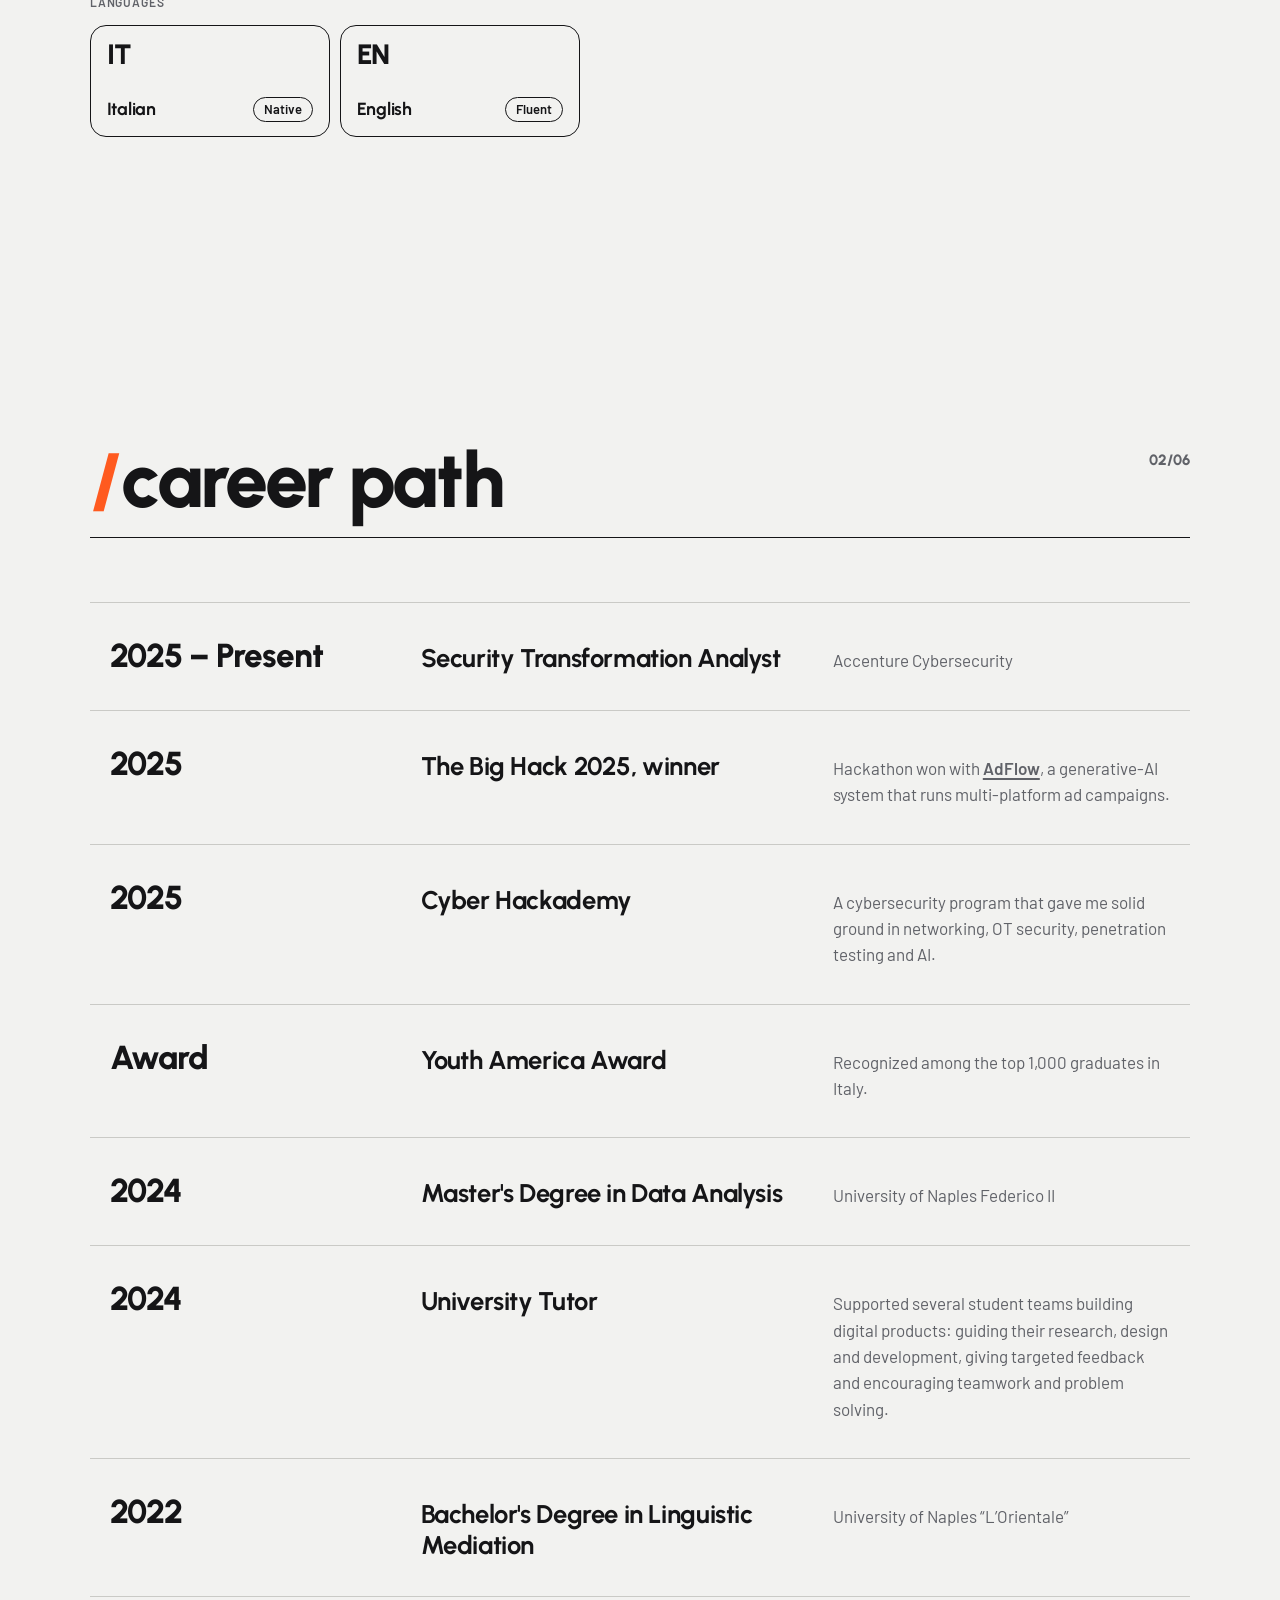
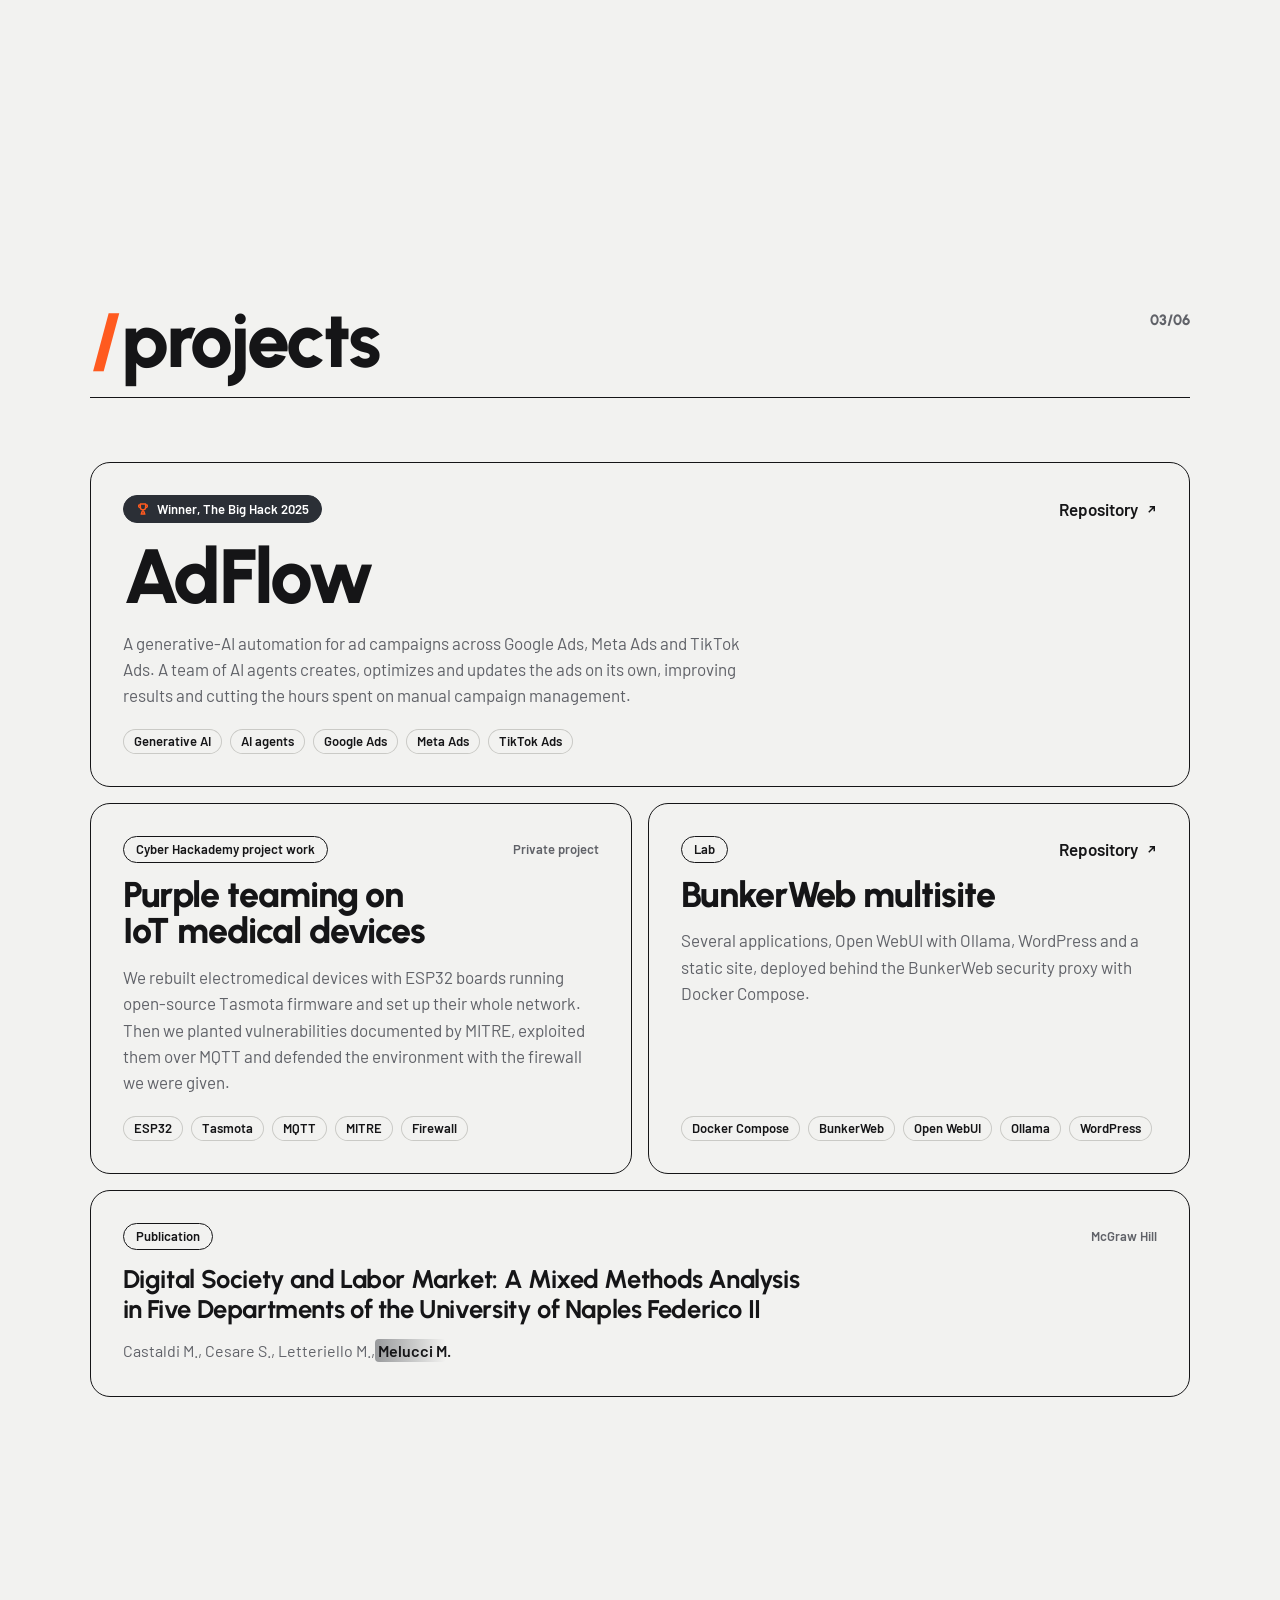
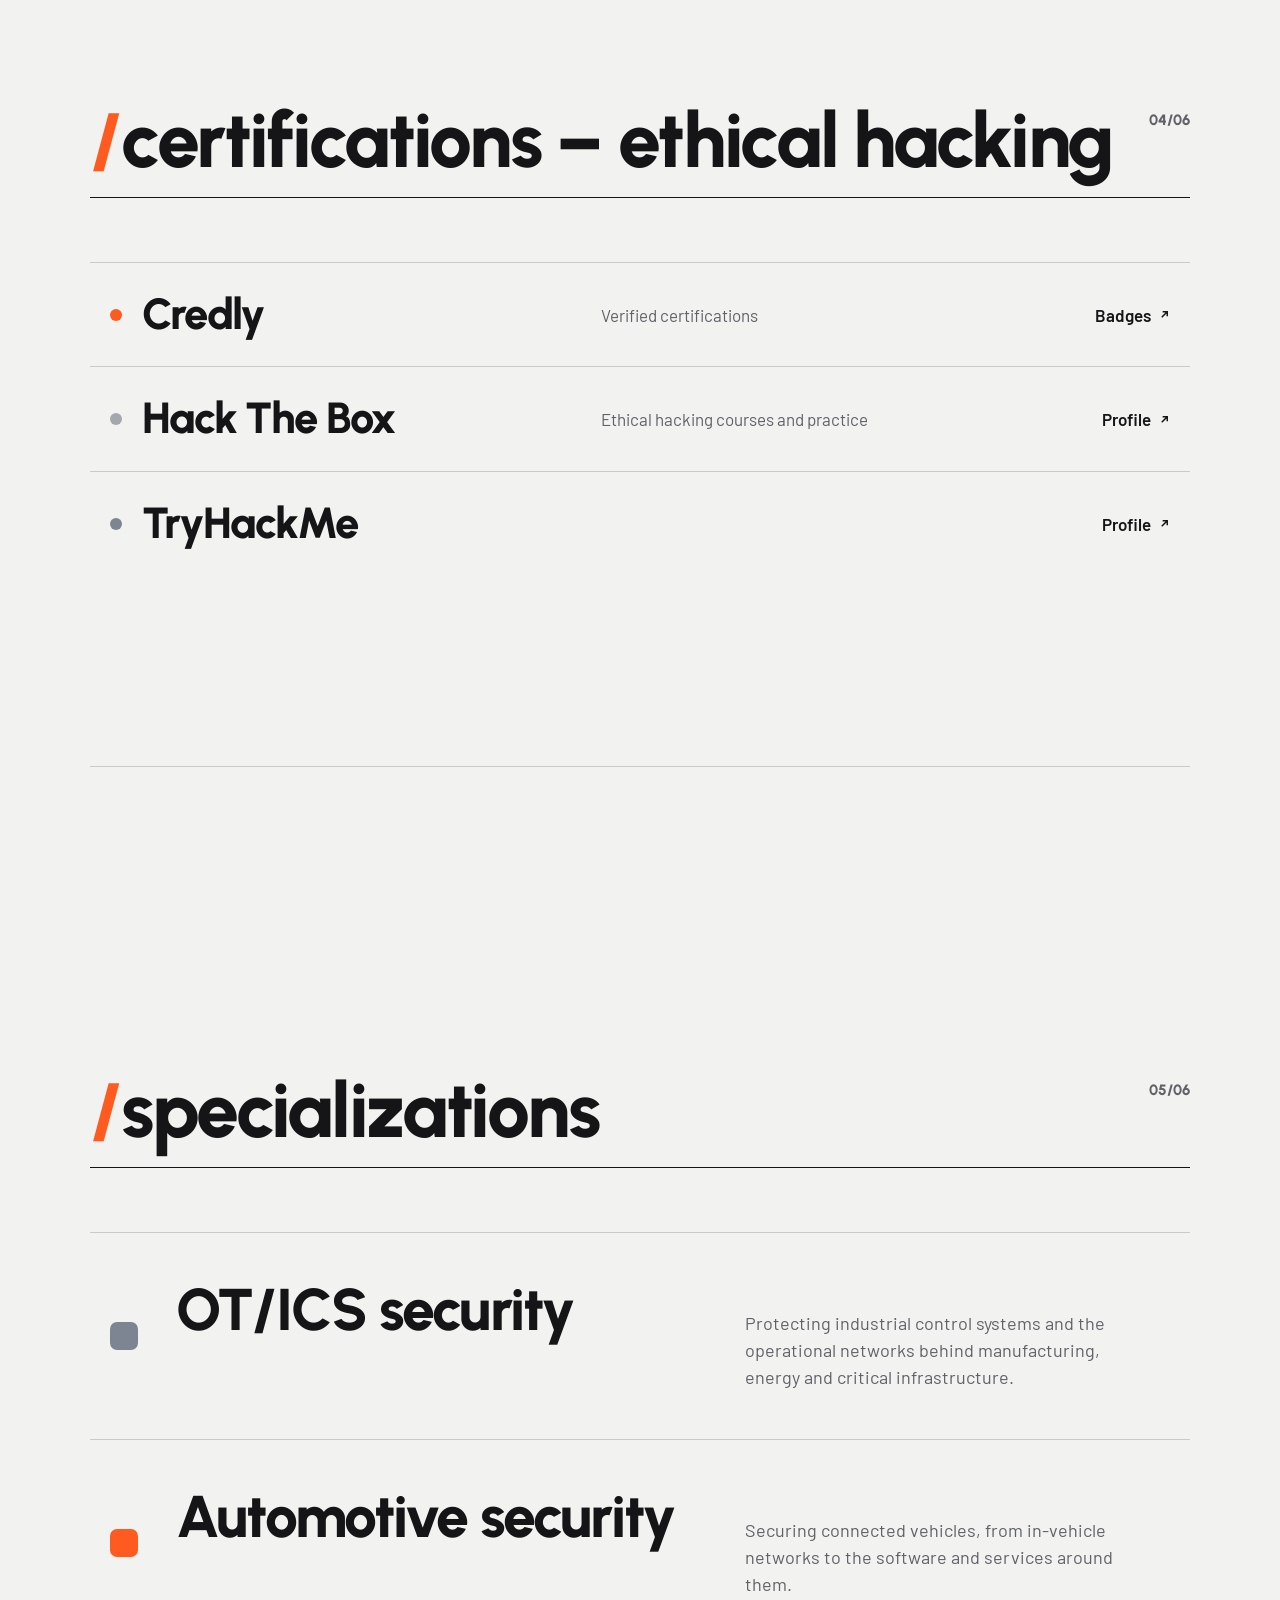
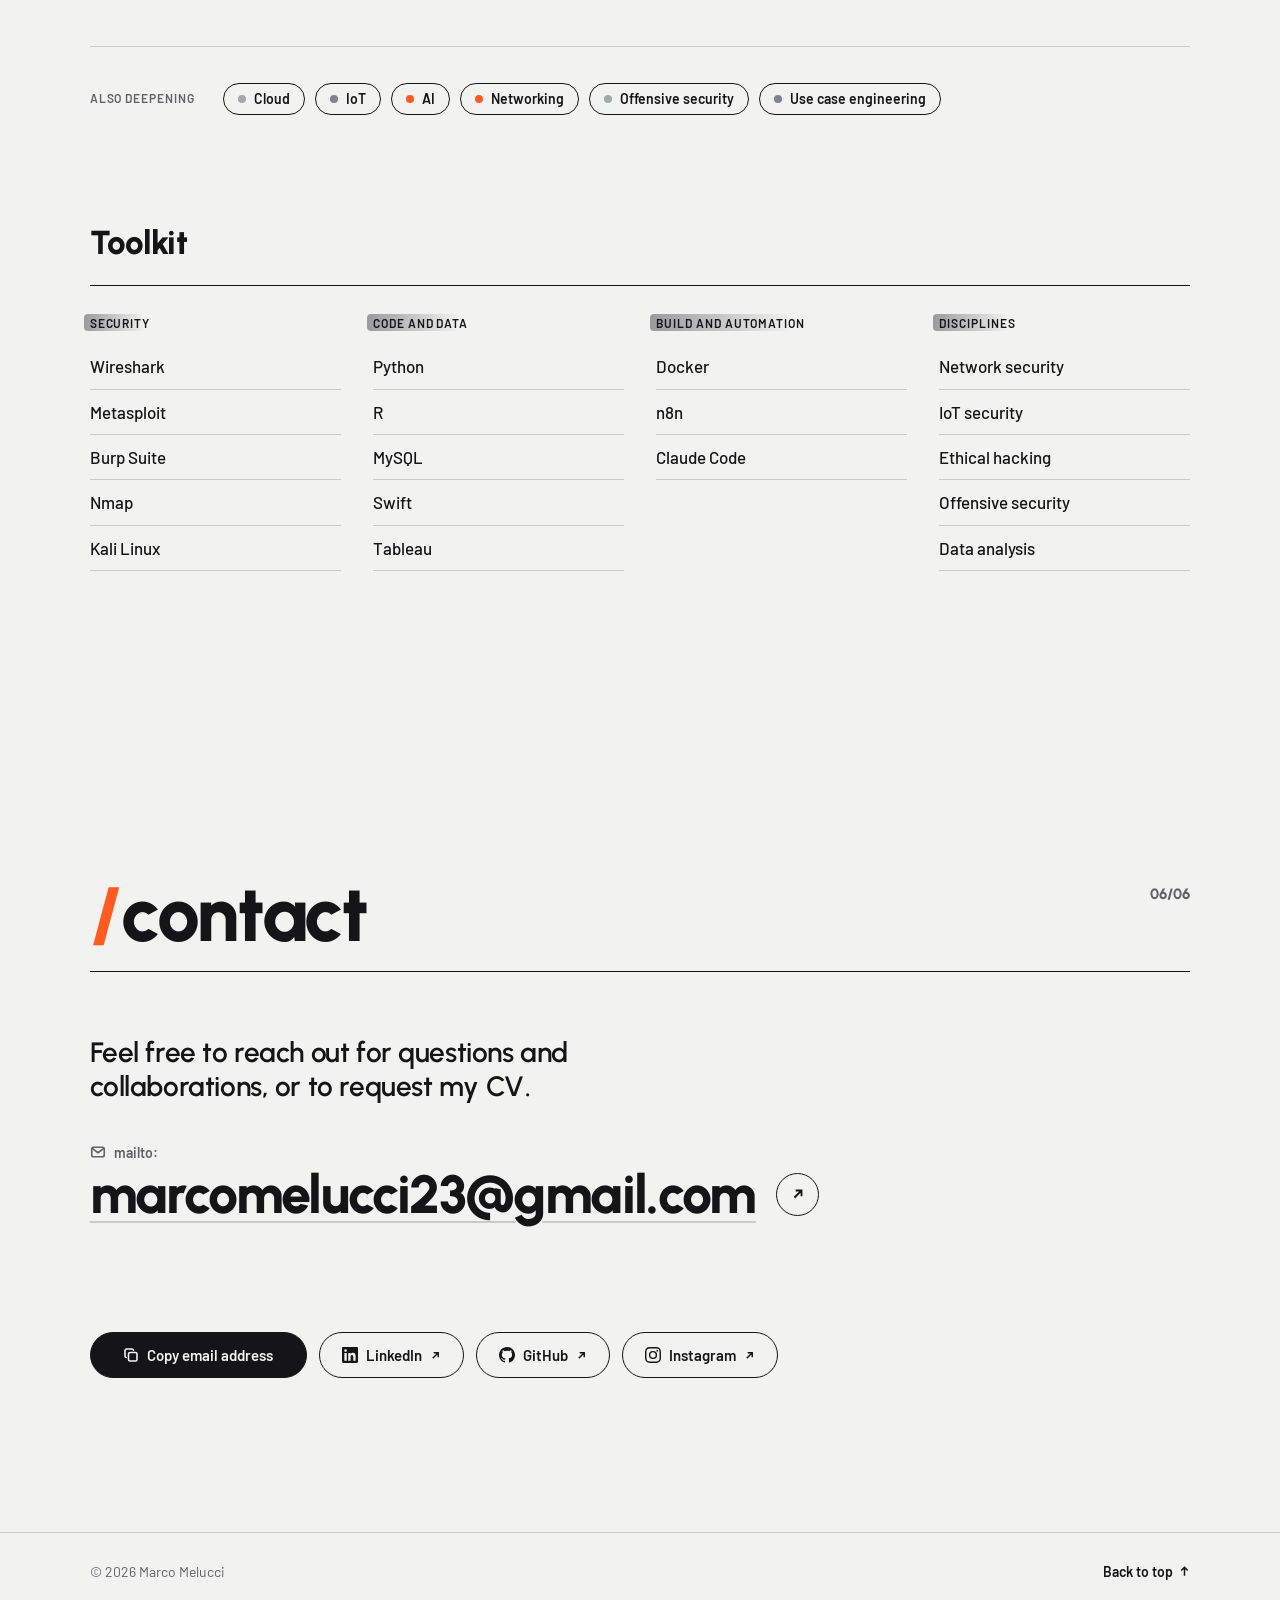
==== commit ecd42096: "Update color palette" ====
--- a/index.html
+++ b/index.html
@@ -6,8 +6,8 @@
   <title>Marco Melucci | Cybersecurity</title>
   <meta name="description" content="Marco Melucci, Security Transformation Analyst at Accenture Cybersecurity, focused on OT/ICS and automotive security.">
     <link rel="canonical" href="https://marcomelucci.me/">
-  <meta name="theme-color" content="#EDEEEA" media="(prefers-color-scheme: light)">
-  <meta name="theme-color" content="#111216" media="(prefers-color-scheme: dark)">
+  <meta name="theme-color" content="#F2F2F0" media="(prefers-color-scheme: light)">
+  <meta name="theme-color" content="#111113" media="(prefers-color-scheme: dark)">
   <meta property="og:type" content="website">
   <meta property="og:url" content="https://marcomelucci.me/">
   <meta property="og:title" content="Marco Melucci | Cybersecurity">
@@ -68,7 +68,7 @@
 }
 </script>
 
-  <link rel="icon" href="data:image/svg+xml,%3Csvg xmlns='http://www.w3.org/2000/svg' viewBox='0 0 64 64'%3E%3Crect width='64' height='64' rx='14' fill='%2315161A'/%3E%3Cpolygon points='11,14 13.5,14 29.75,46 27.5,46' fill='%232E4A73'/%3E%3Cpolygon points='13.5,14 16,14 32,46 29.75,46' fill='%235B83B7'/%3E%3Cpolygon points='16,14 18.5,14 34.25,46 32,46' fill='%239DB4CE'/%3E%3Cpolygon points='18.5,14 21,14 36.5,46 34.25,46' fill='%23D3D8DE'/%3E%3Cpolygon points='53,14 43,14 27.5,46 36.5,46' fill='%23EDEEEA'/%3E%3Crect x='11' y='14' width='9' height='36' fill='%23EDEEEA'/%3E%3Crect x='44' y='14' width='9' height='36' fill='%23EDEEEA'/%3E%3C/svg%3E">
+  <link rel="icon" href="data:image/svg+xml,%3Csvg xmlns='http://www.w3.org/2000/svg' viewBox='0 0 64 64'%3E%3Crect width='64' height='64' rx='14' fill='%23151517'/%3E%3Cpolygon points='11,14 13.5,14 29.75,46 27.5,46' fill='%23FF5A1F'/%3E%3Cpolygon points='13.5,14 16,14 32,46 29.75,46' fill='%237C8591'/%3E%3Cpolygon points='16,14 18.5,14 34.25,46 32,46' fill='%23A3A8AF'/%3E%3Cpolygon points='18.5,14 21,14 36.5,46 34.25,46' fill='%23D7D9DC'/%3E%3Cpolygon points='53,14 43,14 27.5,46 36.5,46' fill='%23EDEDEB'/%3E%3Crect x='11' y='14' width='9' height='36' fill='%23EDEDEB'/%3E%3Crect x='44' y='14' width='9' height='36' fill='%23EDEDEB'/%3E%3C/svg%3E">
   <link rel="preconnect" href="https://fonts.googleapis.com">
   <link rel="preconnect" href="https://fonts.gstatic.com" crossorigin>
   <link href="https://fonts.googleapis.com/css2?family=Urbanist:wght@500;600;700;800&family=Barlow:wght@400;500;600&display=swap" rel="stylesheet">
@@ -79,25 +79,27 @@
        ------------------------------------------------------------ */
     :root {
       color-scheme: light dark;
-      --paper: #EDEEEA;
-      --paper-2: #E3E4DF;
-      --ink: #15161A;
-      --ink-2: #5E6066;
-      --rule: #C8C9C3;
-      --s1: #4FC3E8;  /* sky */
-      --s2: #45BE72;  /* green */
-      --s3: #F5C518;  /* yellow */
-      --s4: #E8432F;  /* red */
-      --orange: #F28C28;
-      --blue: #4C7DFF;
-      --purple: #9B6BFF;
-      --plum: #442B48;
-      --beige: #DCC39A;
-      --bordeaux: #9B2335;
-      --r1: #D3D8DE;  /* silver */
-      --r2: #9DB4CE;  /* mist blue */
-      --r3: #5B83B7;  /* denim */
-      --r4: #2E4A73;  /* navy */
+      --paper: #F2F2F0;
+      --paper-2: #E6E6E3;
+      --ink: #151517;
+      --ink-2: #606268;
+      --rule: #CACAC6;
+      /* Signal: warm greys, one signal orange */
+      --signal: #FF5A1F;
+      --graphite: #2B2F36;
+      --s1: #A3A8AF;  /* mid grey */
+      --s2: #7C8591;  /* steel */
+      --s3: #FF5A1F;  /* signal */
+      --s4: #FF5A1F;  /* signal */
+      --orange: #FF5A1F;
+      --blue: #7C8591;
+      --purple: #7C8591;
+      --plum: #2B2F36;  /* name box: graphite */
+      --hl-mix: 48%;
+      --r1: #D7D9DC;  /* light grey */
+      --r2: #A3A8AF;  /* mid grey */
+      --r3: #7C8591;  /* steel */
+      --r4: #FF5A1F;  /* signal */
       --on-s: #15161A;
       --on-s4: #15161A;
       --display: "Urbanist", "Century Gothic", "Avenir Next", "Futura", system-ui, sans-serif;
@@ -110,12 +112,14 @@
     @media (prefers-color-scheme: dark) {
       :root {
         color-scheme: dark;
-        --paper: #111216;
-        --paper-2: #1A1B20;
-        --ink: #EDEEEA;
-        --ink-2: #9B9DA4;
-        --rule: #2D2E34;
+        --paper: #111113;
+        --paper-2: #1B1B1E;
+        --ink: #EDEDEB;
+        --ink-2: #9C9CA2;
+        --rule: #2C2C30;
+        --plum: #3A3F48;
         --name-hl: 90%;
+        --hl-mix: 62%;
       }
     }
 
@@ -138,7 +142,7 @@
     button { font: inherit; color: inherit; }
     a { color: inherit; }
 
-    ::selection { background: var(--s1); color: var(--on-s); }
+    ::selection { background: var(--signal); color: var(--on-s); }
     :focus-visible { outline: 2px solid var(--ink); outline-offset: 3px; border-radius: 4px; }
 
     .sr-only {
@@ -270,7 +274,7 @@
       padding: 6px 0; font-size: 14px; font-weight: 500; text-decoration: none; color: var(--ink-2);
       transition: color 200ms ease;
     }
-    .slash { color: var(--c); font-weight: 800; }
+    .slash { color: var(--signal); font-weight: 800; }
     .nav a::after {
       content: ""; position: absolute; left: 0; right: 0; bottom: 0; height: 3px;
       background: linear-gradient(90deg, var(--r1) 0 25%, var(--r2) 25% 50%, var(--r3) 50% 75%, var(--r4) 75%);
@@ -438,7 +442,7 @@
     .hl {
       color: inherit;
       background-color: transparent;
-      background-image: linear-gradient(color-mix(in srgb, var(--c) 72%, transparent), color-mix(in srgb, var(--c) 72%, transparent));
+      background-image: linear-gradient(color-mix(in srgb, var(--signal) var(--hl-mix), transparent), color-mix(in srgb, var(--signal) var(--hl-mix), transparent));
       background-repeat: no-repeat;
       background-position: 0 90%;
       background-size: 100% 0.32em;
@@ -661,7 +665,8 @@
       font-size: 13px; font-weight: 600; line-height: 1;
     }
     .pill .ico { width: 14px; height: 14px; }
-    .pill-win { background: var(--s3); border-color: var(--s3); color: var(--on-s); }
+    .pill-win { background: var(--graphite); border-color: var(--graphite); color: #FFFFFF; }
+    .pill-win .ico { color: var(--signal); }
     .project-title { display: block; font-family: var(--display); font-weight: 800; font-size: clamp(1.6rem, 2.8vw, 2.4rem); line-height: 1.02; letter-spacing: -0.03em; text-wrap: balance; }
     .project-feature .project-title { font-size: clamp(2.75rem, 6vw, 5rem); }
     .project-text { display: block; max-width: 64ch; font-size: 17px; line-height: 1.55; color: var(--ink-2); transition: color 250ms ease; }
@@ -926,37 +931,37 @@
           <span class="chap-num" aria-hidden="true">02/06</span>
         </header>
         <ol class="path">
-          <li class="path-row fill-row" style="--fill: var(--purple)">
+          <li class="path-row fill-row" style="--fill: var(--signal)">
             <p class="path-when">2025 – Present</p>
             <p class="path-what">Security Transformation Analyst</p>
             <p class="path-where">Accenture Cybersecurity</p>
           </li>
-          <li class="path-row fill-row" style="--fill: var(--s3)">
+          <li class="path-row fill-row" style="--fill: var(--s2)">
             <p class="path-when">2025</p>
             <p class="path-what">The Big Hack 2025, winner</p>
             <p class="path-where">Hackathon won with <a class="inline-link" href="#projects">AdFlow</a>, a generative-AI system that runs multi-platform ad campaigns.</p>
           </li>
-          <li class="path-row fill-row" style="--fill: var(--blue)">
+          <li class="path-row fill-row" style="--fill: var(--s1)">
             <p class="path-when">2025</p>
             <p class="path-what">Cyber Hackademy</p>
             <p class="path-where">A cybersecurity program that gave me solid ground in networking, OT security, penetration testing and AI.</p>
           </li>
-          <li class="path-row fill-row" style="--fill: var(--s2)">
+          <li class="path-row fill-row" style="--fill: var(--signal)">
             <p class="path-when">Award</p>
             <p class="path-what">Youth America Award</p>
             <p class="path-where">Recognized among the top 1,000 graduates in Italy.</p>
           </li>
-          <li class="path-row fill-row" style="--fill: var(--s1)">
+          <li class="path-row fill-row" style="--fill: var(--s2)">
             <p class="path-when">2024</p>
             <p class="path-what">Master's Degree in Data Analysis</p>
             <p class="path-where">University of Naples Federico II</p>
           </li>
-          <li class="path-row fill-row" style="--fill: var(--orange)">
+          <li class="path-row fill-row" style="--fill: var(--s1)">
             <p class="path-when">2024</p>
             <p class="path-what">University Tutor</p>
             <p class="path-where">Supported several student teams building digital products: guiding their research, design and development, giving targeted feedback and encouraging teamwork and problem solving.</p>
           </li>
-          <li class="path-row fill-row" style="--fill: var(--s4)">
+          <li class="path-row fill-row" style="--fill: var(--s2)">
             <p class="path-when">2022</p>
             <p class="path-what">Bachelor's Degree in Linguistic Mediation</p>
             <p class="path-where">University of Naples “L’Orientale”</p>
@@ -973,7 +978,7 @@
           <span class="chap-num" aria-hidden="true">03/06</span>
         </header>
         <div class="projects">
-          <a class="project project-feature" href="https://github.com/MarcoMelucci99/AdFlow_Hackathons" target="_blank" rel="noopener" style="--fill: var(--beige)">
+          <a class="project project-feature" href="https://github.com/MarcoMelucci99/AdFlow_Hackathons" target="_blank" rel="noopener" style="--fill: var(--graphite); --on: #FFFFFF">
             <span class="project-top">
               <span class="pill pill-win"><svg class="ico ico-stroke" viewBox="0 0 16 16" aria-hidden="true"><path d="M5 2.25h6V6a3 3 0 0 1-6 0Z"/><path d="M5 3.5H3.25A1.9 1.9 0 0 0 5 6.4M11 3.5h1.75A1.9 1.9 0 0 1 11 6.4M8 9v2.25M5.75 13.75h4.5M6.5 11.25h3v2.5h-3Z"/></svg>Winner, The Big Hack 2025</span>
               <span class="project-cta">Repository <svg class="arrow" viewBox="0 0 12 12" aria-hidden="true"><path d="M3 9 9 3M4 3h5v5" fill="none" stroke="currentColor" stroke-width="1.6"/></svg></span>
@@ -983,7 +988,7 @@
             <span class="project-tags"><span>Generative AI</span><span>AI agents</span><span>Google Ads</span><span>Meta Ads</span><span>TikTok Ads</span></span>
           </a>
           <div class="project-grid">
-            <article class="project" style="--fill: var(--bordeaux); --on: #FFFFFF">
+            <article class="project" style="--fill: var(--signal)">
               <span class="project-top">
                 <span class="pill">Cyber Hackademy project work</span>
                 <span class="project-note">Private project</span>
@@ -992,7 +997,7 @@
               <p class="project-text">We rebuilt electromedical devices with ESP32 boards running open-source Tasmota firmware and set up their whole network. Then we planted vulnerabilities documented by MITRE, exploited them over MQTT and defended the environment with the firewall we were given.</p>
               <span class="project-tags"><span>ESP32</span><span>Tasmota</span><span>MQTT</span><span>MITRE</span><span>Firewall</span></span>
             </article>
-            <a class="project" href="https://github.com/MarcoMelucci99/bunkerweb-multisite-applications" target="_blank" rel="noopener" style="--fill: var(--blue)">
+            <a class="project" href="https://github.com/MarcoMelucci99/bunkerweb-multisite-applications" target="_blank" rel="noopener" style="--fill: var(--s2)">
               <span class="project-top">
                 <span class="pill">Lab</span>
                 <span class="project-cta">Repository <svg class="arrow" viewBox="0 0 12 12" aria-hidden="true"><path d="M3 9 9 3M4 3h5v5" fill="none" stroke="currentColor" stroke-width="1.6"/></svg></span>
@@ -1002,7 +1007,7 @@
               <span class="project-tags"><span>Docker Compose</span><span>BunkerWeb</span><span>Open WebUI</span><span>Ollama</span><span>WordPress</span></span>
             </a>
           </div>
-          <article class="project publication" style="--fill: var(--s2)">
+          <article class="project publication" style="--fill: var(--s1)">
             <span class="project-top">
               <span class="pill">Publication</span>
               <span class="project-note">McGraw Hill</span>
@@ -1023,7 +1028,7 @@
         </header>
         <ul class="rows">
           <li>
-            <a class="row" href="https://www.credly.com/users/marcomelucci-friendlyhacker" target="_blank" rel="noopener" style="--fill: var(--orange)">
+            <a class="row" href="https://www.credly.com/users/marcomelucci-friendlyhacker" target="_blank" rel="noopener" style="--fill: var(--signal)">
               <span class="row-dot" aria-hidden="true"></span>
               <span class="row-title">Credly</span>
               <span class="row-meta">Verified certifications</span>
@@ -1031,7 +1036,7 @@
             </a>
           </li>
           <li>
-            <a class="row" href="https://profile.hackthebox.com/profile/019f60bc-e02c-721a-99b9-f91d56152ecd" target="_blank" rel="noopener" style="--fill: var(--s2)">
+            <a class="row" href="https://profile.hackthebox.com/profile/019f60bc-e02c-721a-99b9-f91d56152ecd" target="_blank" rel="noopener" style="--fill: var(--s1)">
               <span class="row-dot" aria-hidden="true"></span>
               <span class="row-title">Hack The Box</span>
               <span class="row-meta">Ethical hacking courses and practice</span>
@@ -1062,7 +1067,7 @@
         </header>
         <div class="focus-list" style="--fill: var(--s2)">
           <article class="focus-item fill-row">
-            <span class="swatch" style="--c: var(--s3)" aria-hidden="true"></span>
+            <span class="swatch" style="--c: var(--s2)" aria-hidden="true"></span>
             <h3 class="focus-title">OT/ICS security</h3>
             <p class="focus-text">Protecting industrial control systems and the operational networks behind manufacturing, energy and critical infrastructure.</p>
           </article>
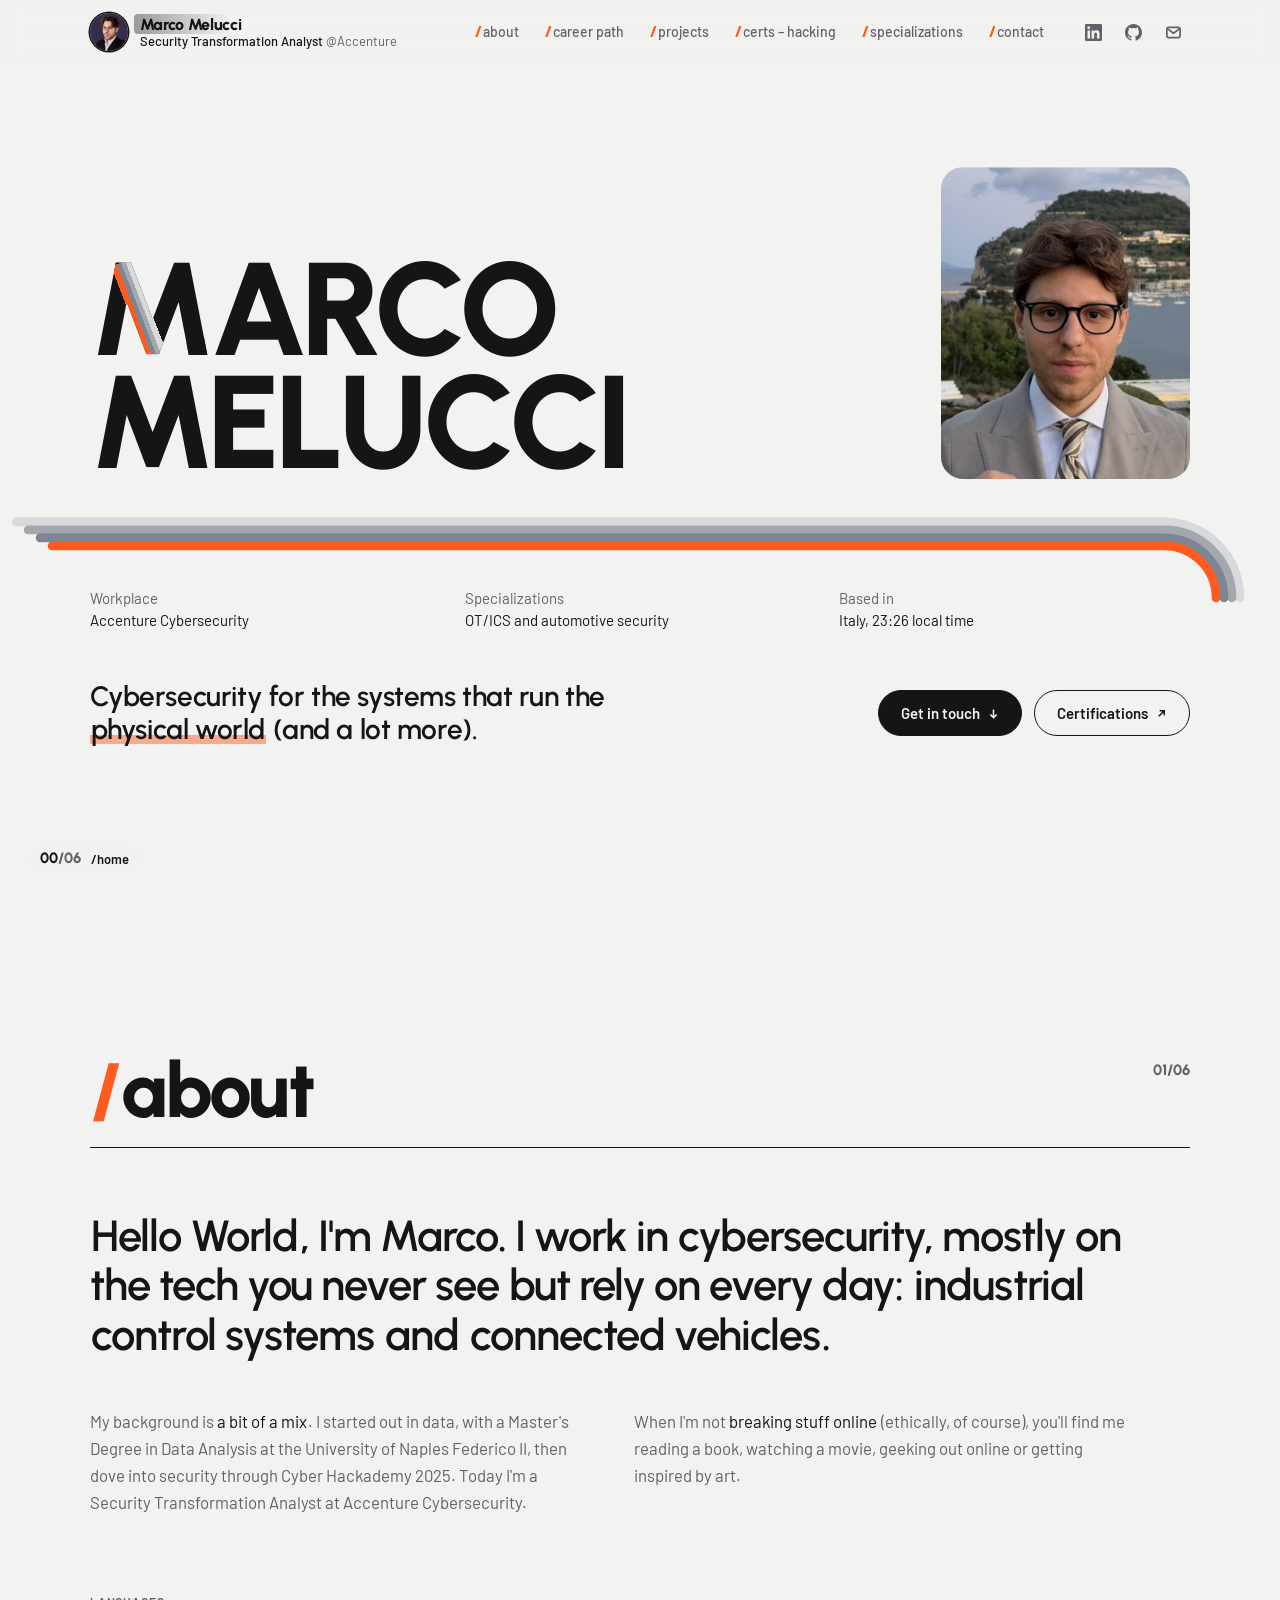
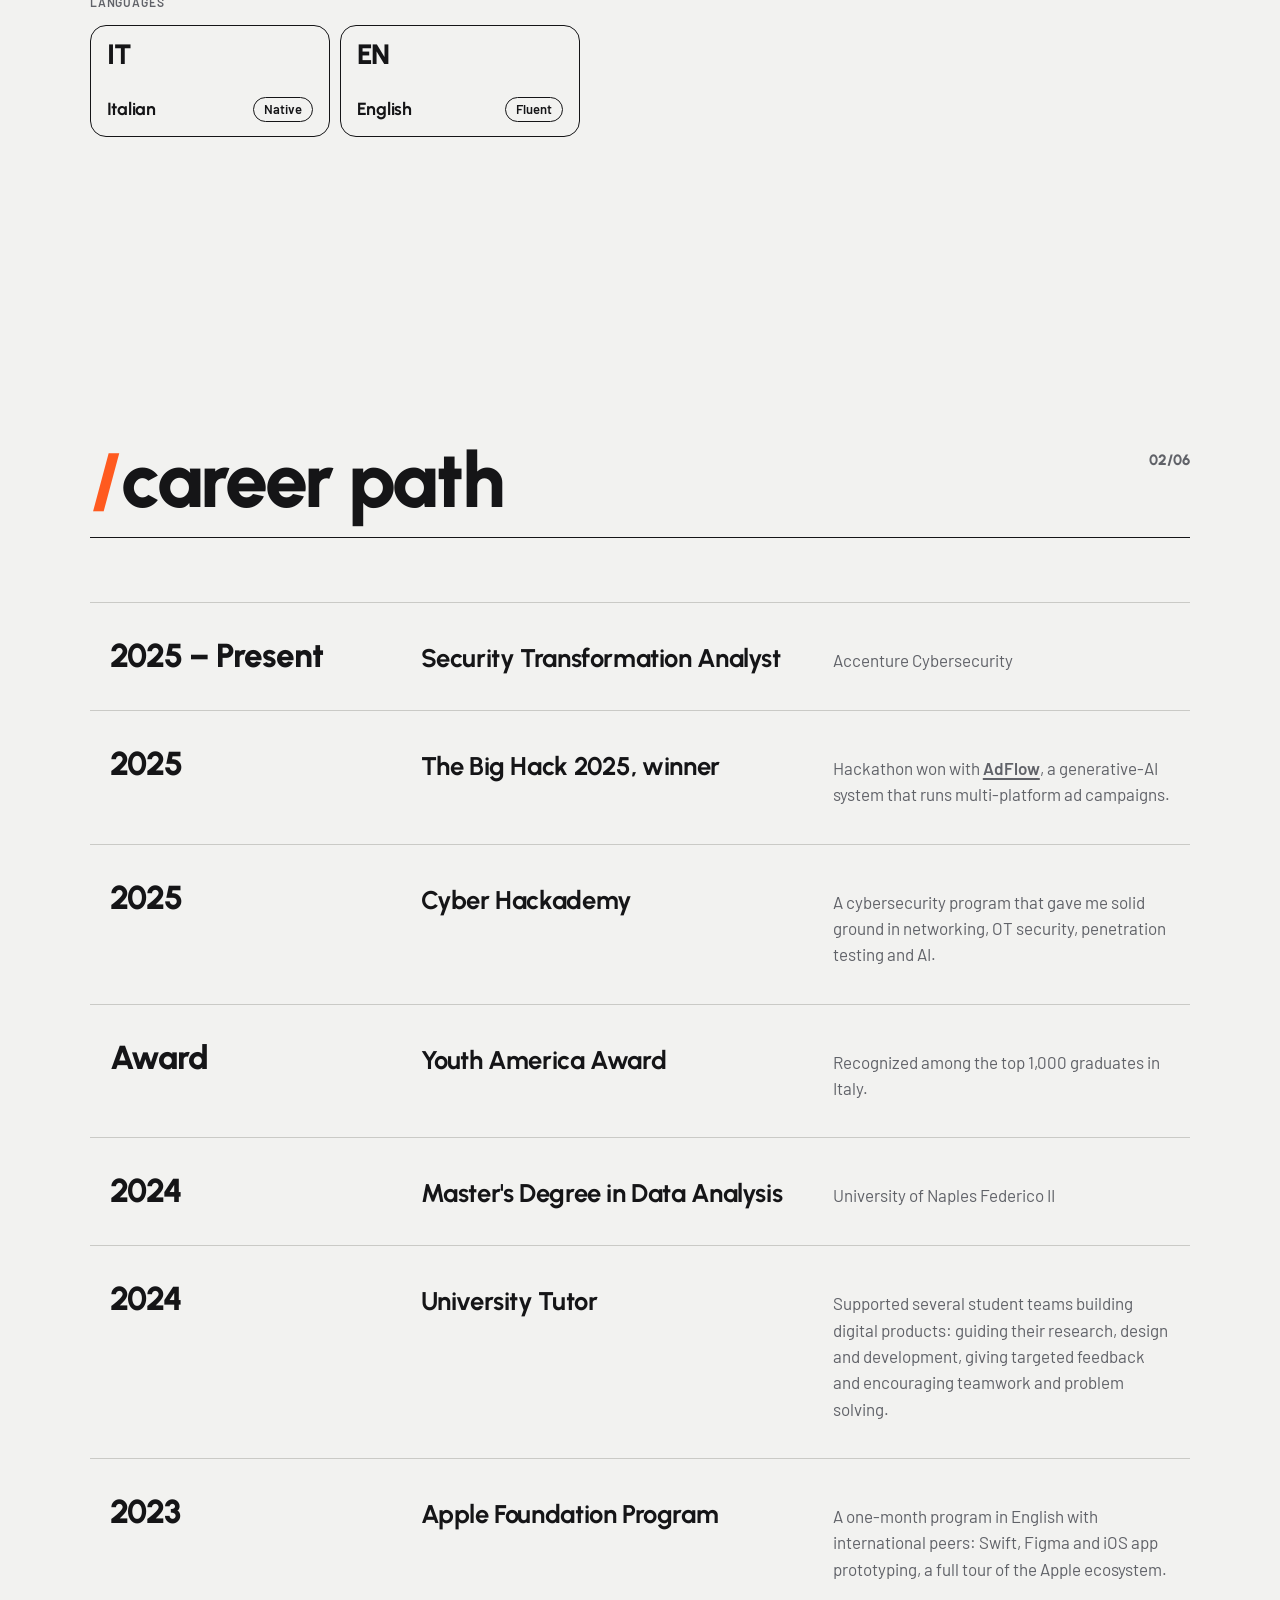
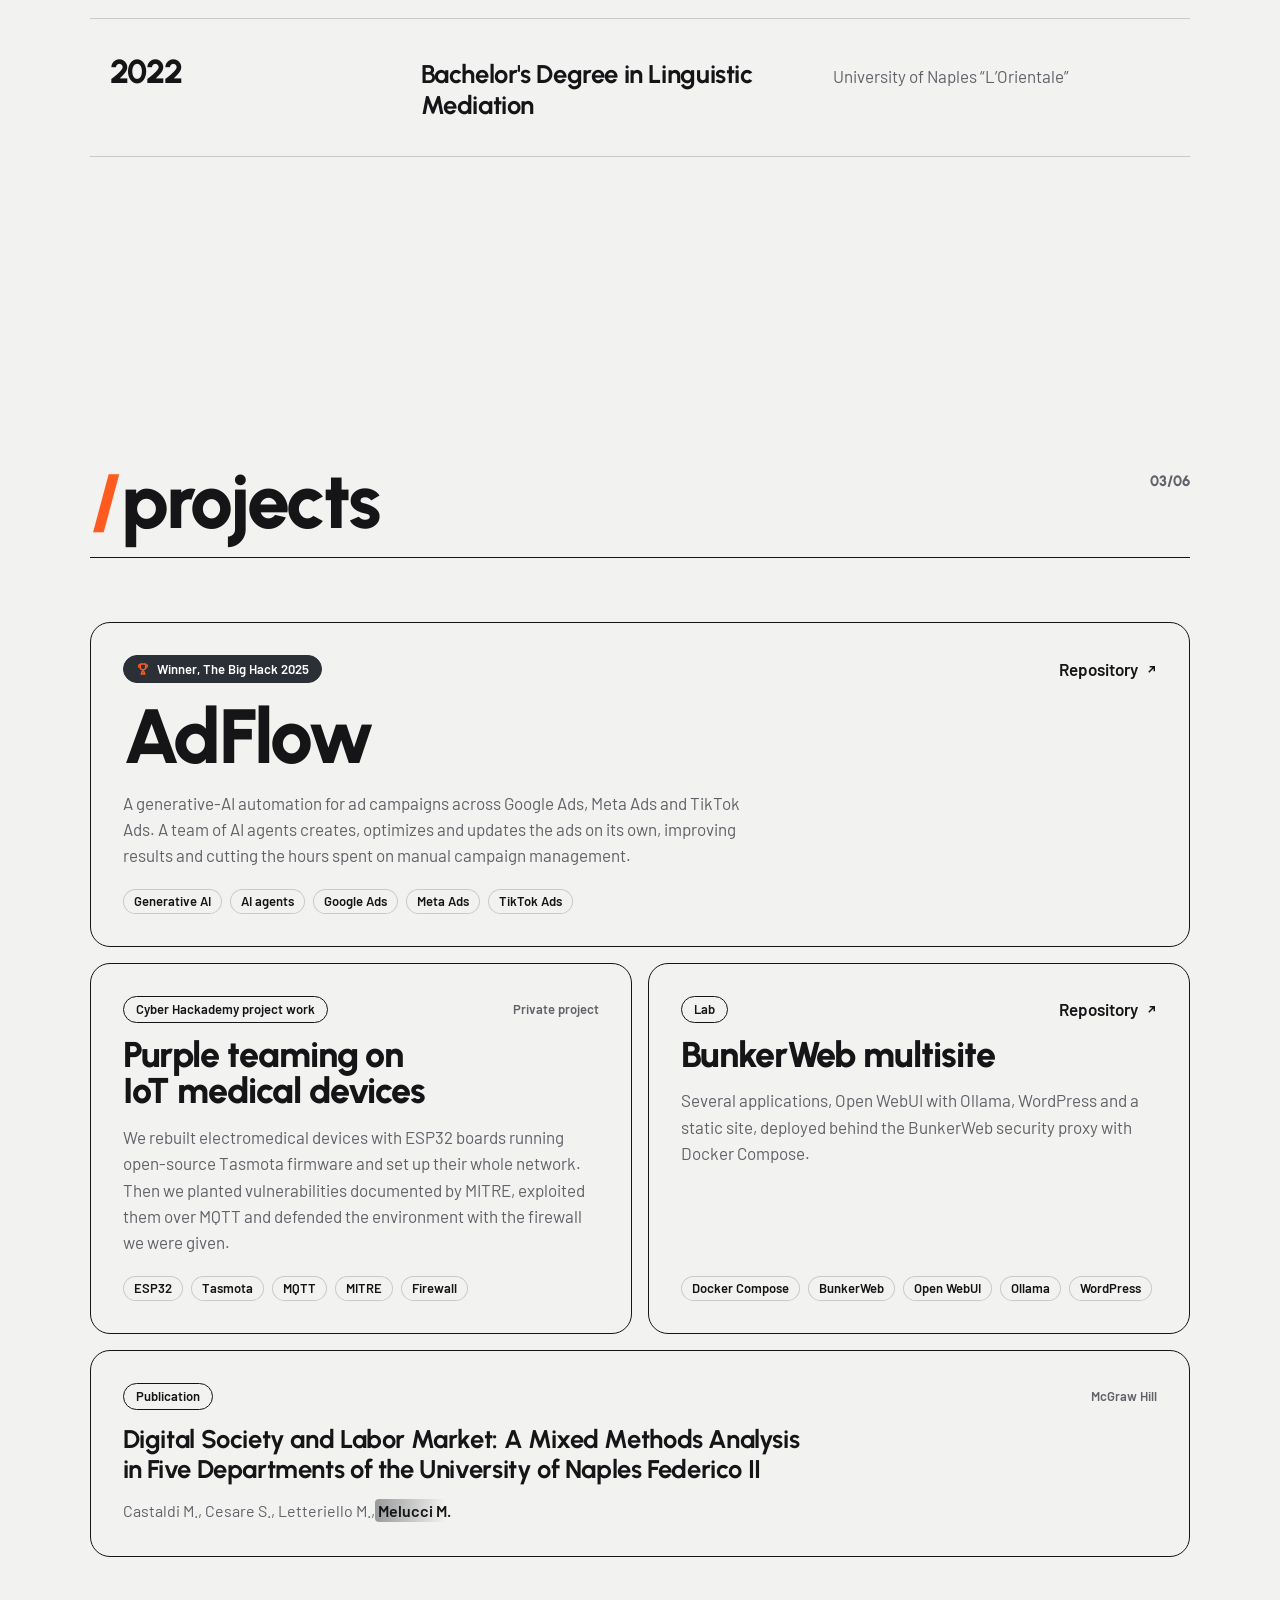
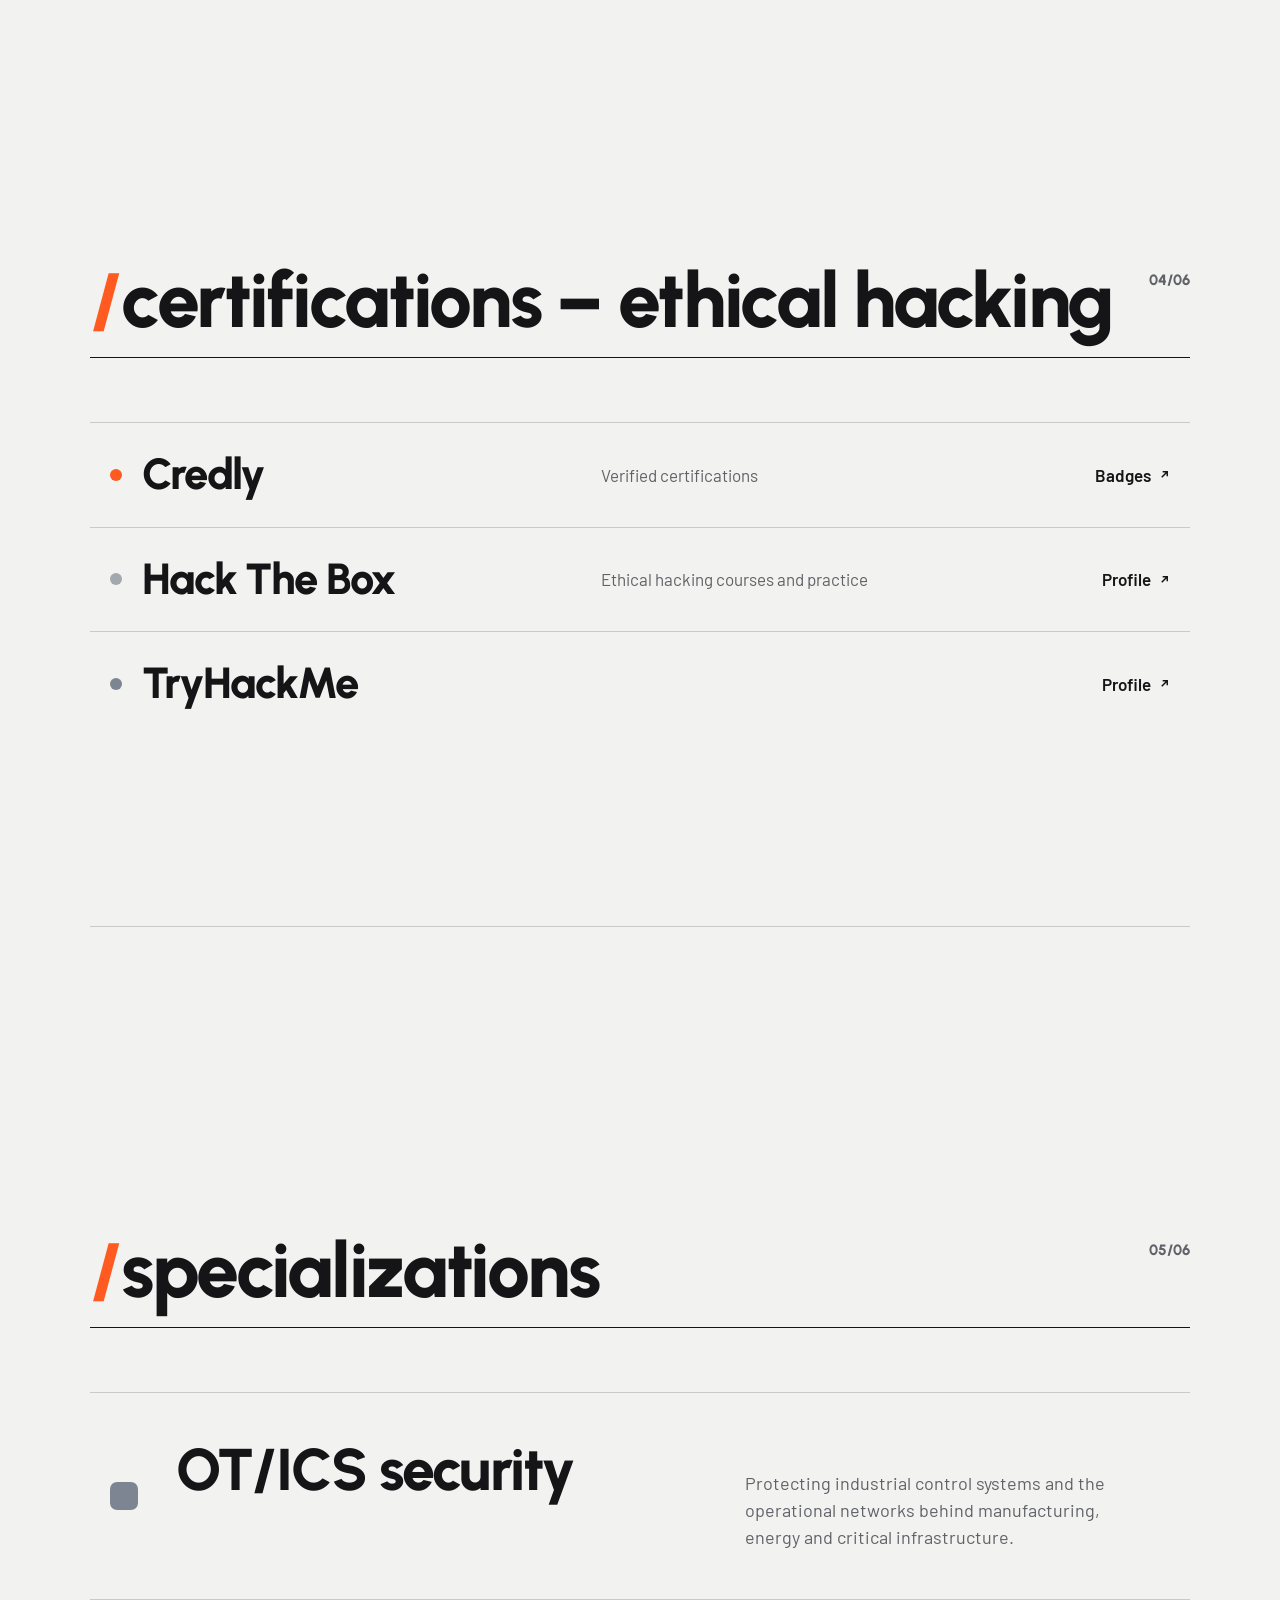
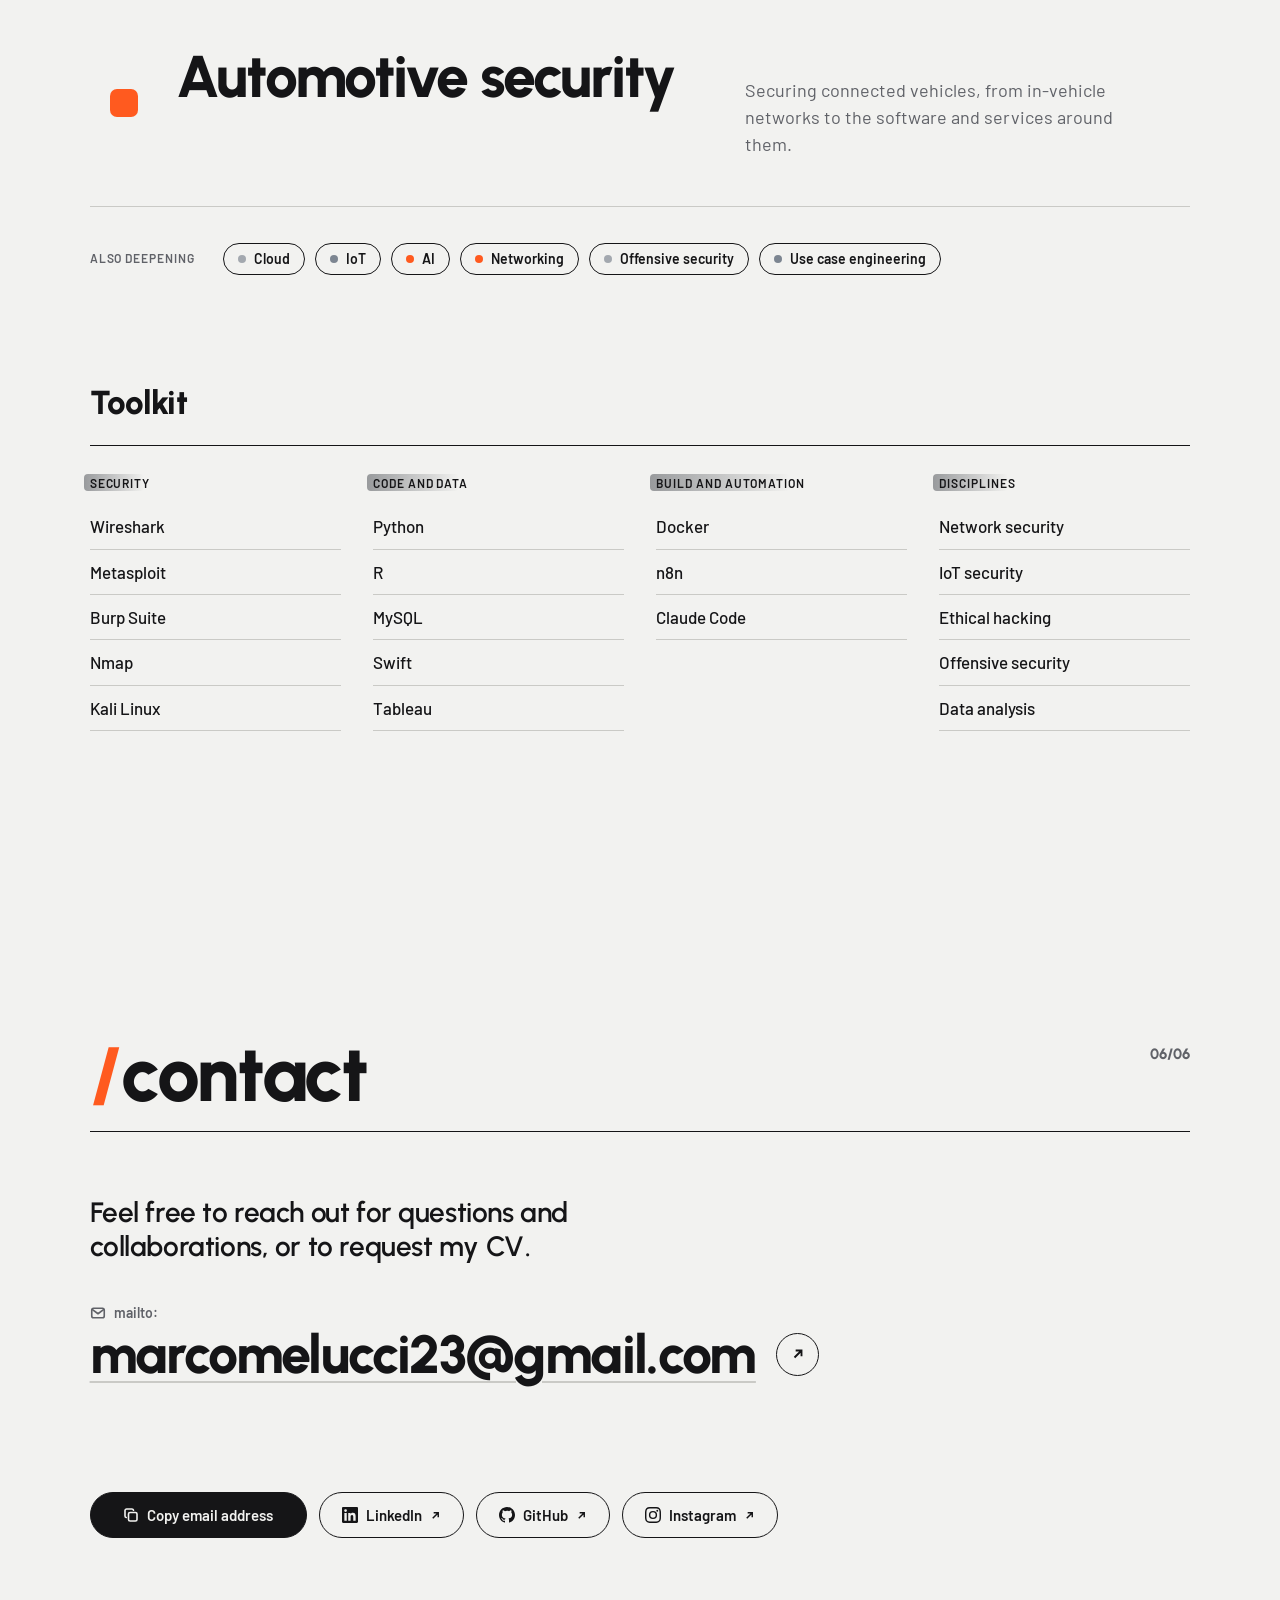
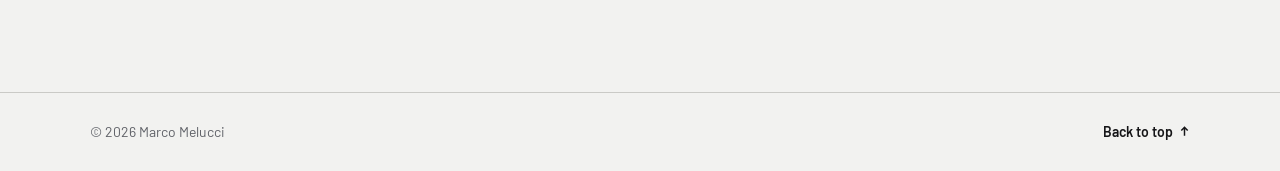
==== commit 9112c828: "Update career path" ====
--- a/index.html
+++ b/index.html
@@ -962,6 +962,11 @@
             <p class="path-where">Supported several student teams building digital products: guiding their research, design and development, giving targeted feedback and encouraging teamwork and problem solving.</p>
           </li>
           <li class="path-row fill-row" style="--fill: var(--s2)">
+            <p class="path-when">2023</p>
+            <p class="path-what">Apple Foundation Program</p>
+            <p class="path-where">A one-month program in English with international peers: Swift, Figma and iOS app prototyping, a full tour of the Apple ecosystem.</p>
+          </li>
+          <li class="path-row fill-row" style="--fill: var(--s1)">
             <p class="path-when">2022</p>
             <p class="path-what">Bachelor's Degree in Linguistic Mediation</p>
             <p class="path-where">University of Naples “L’Orientale”</p>
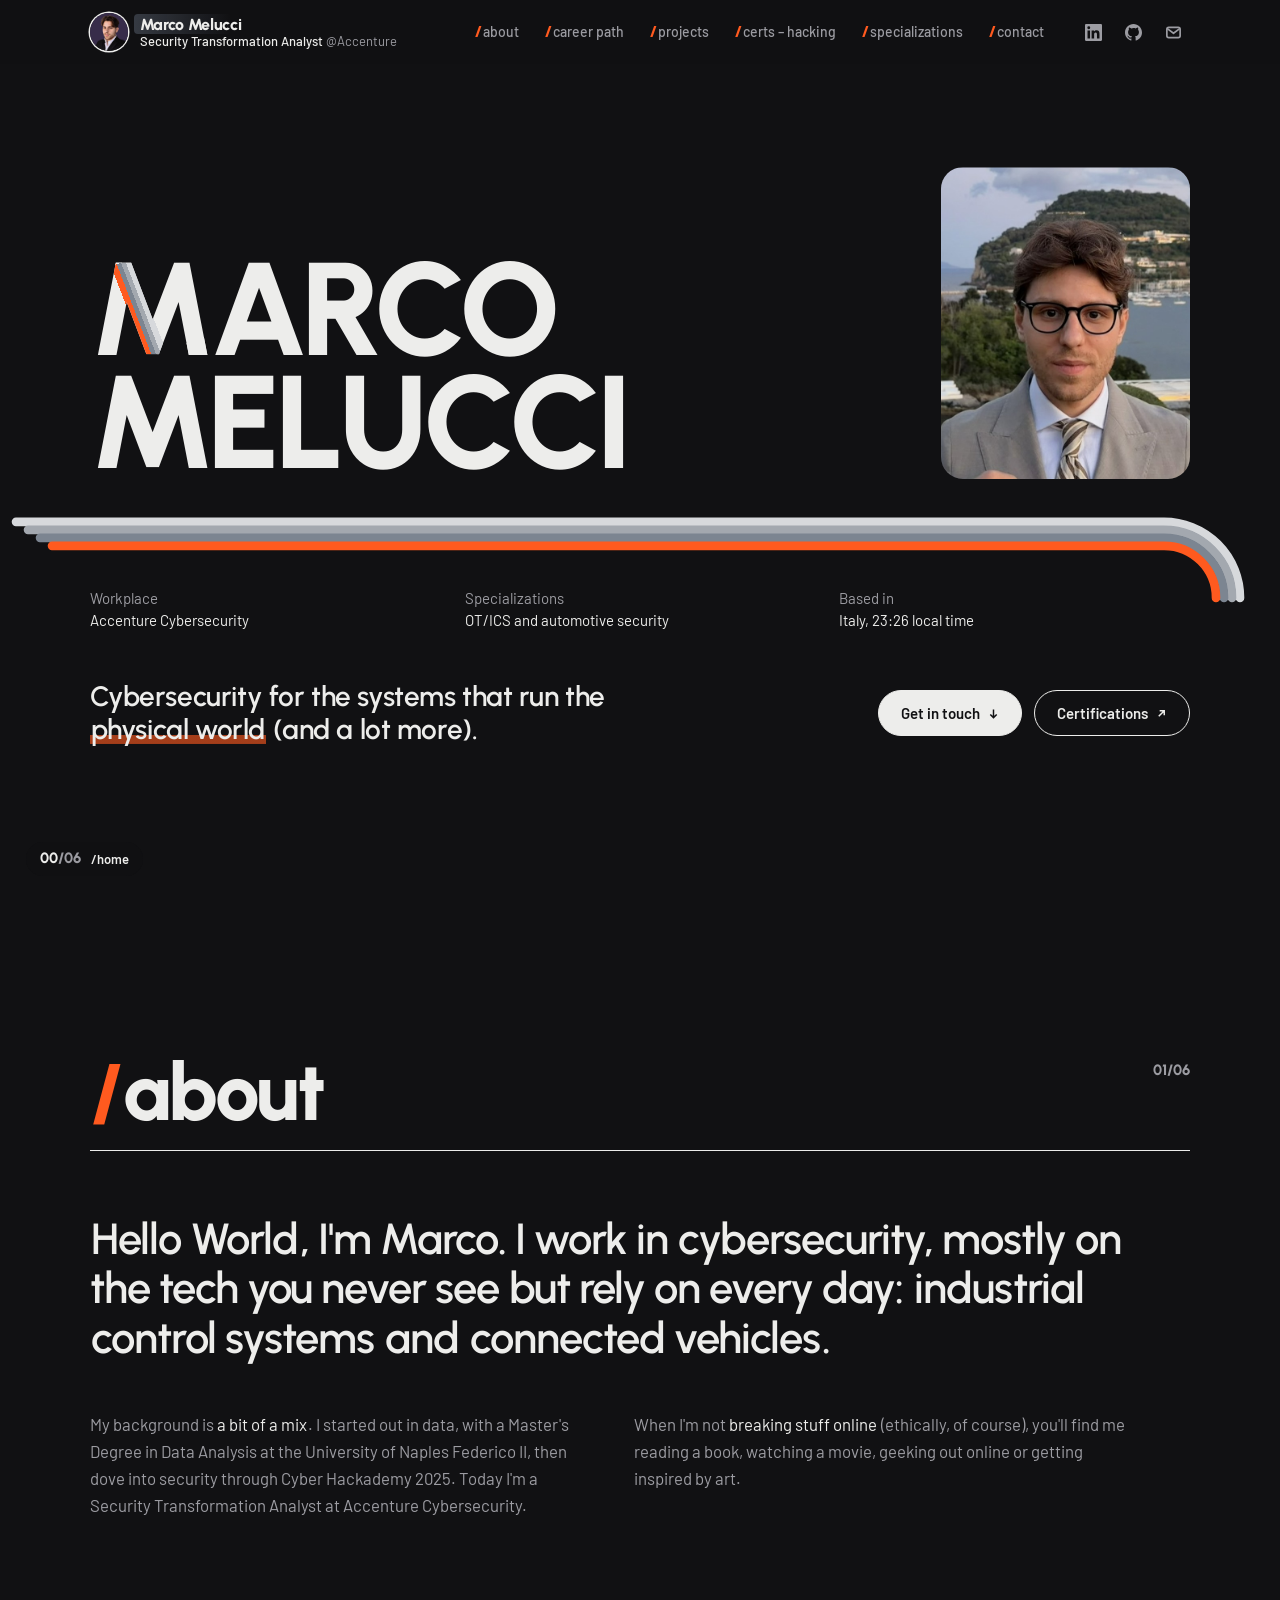
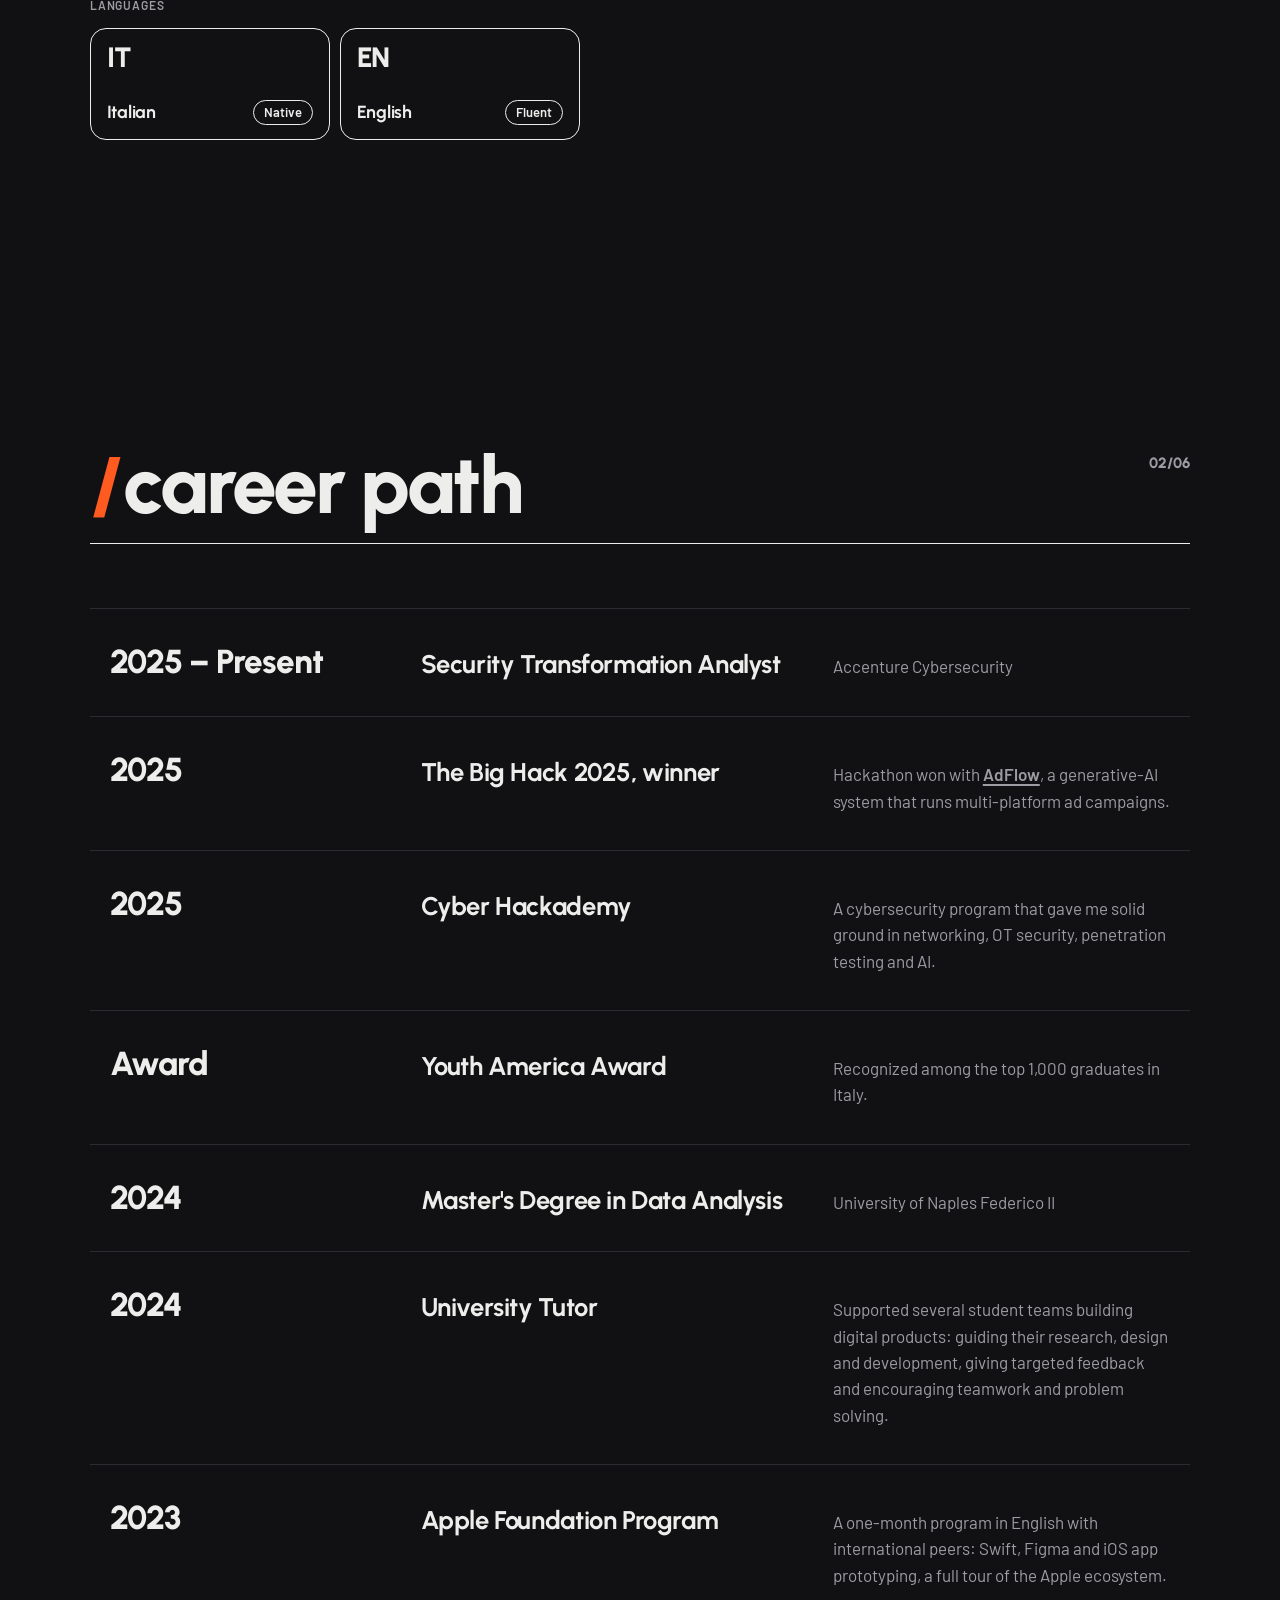
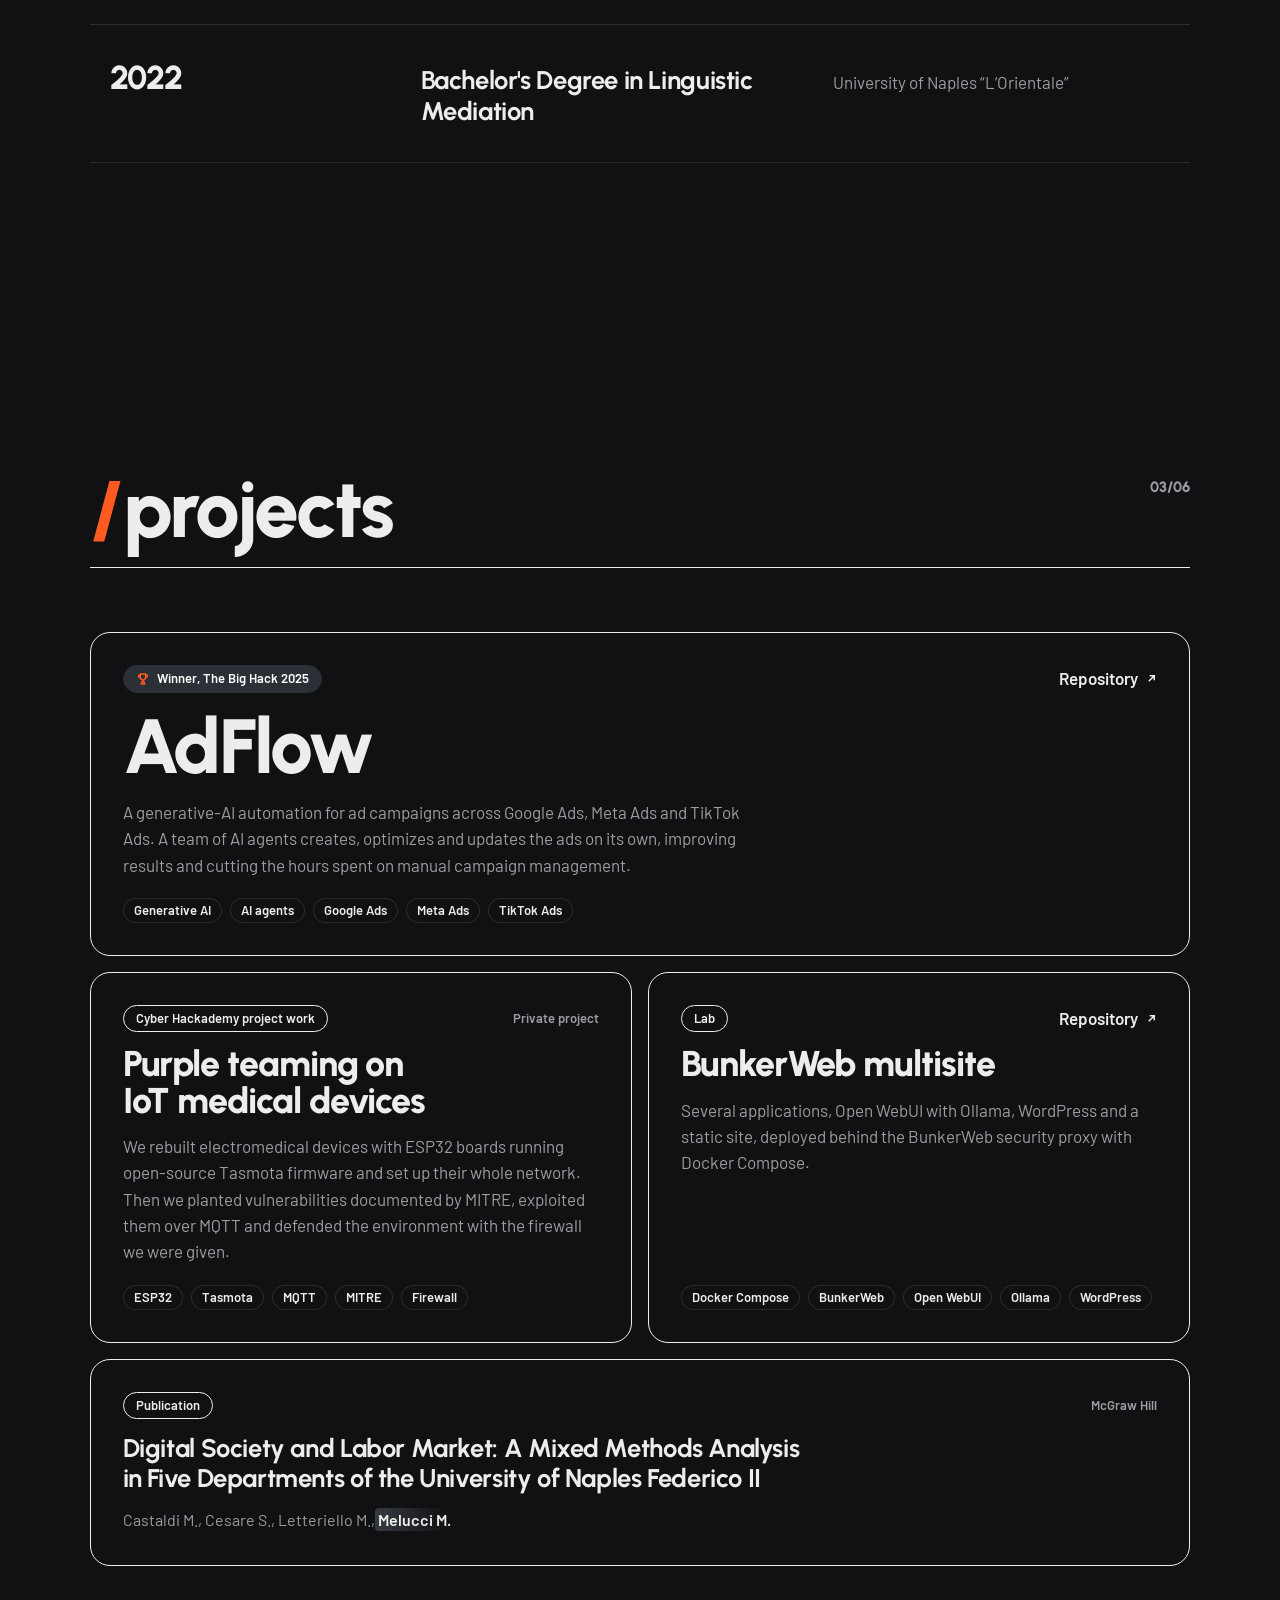
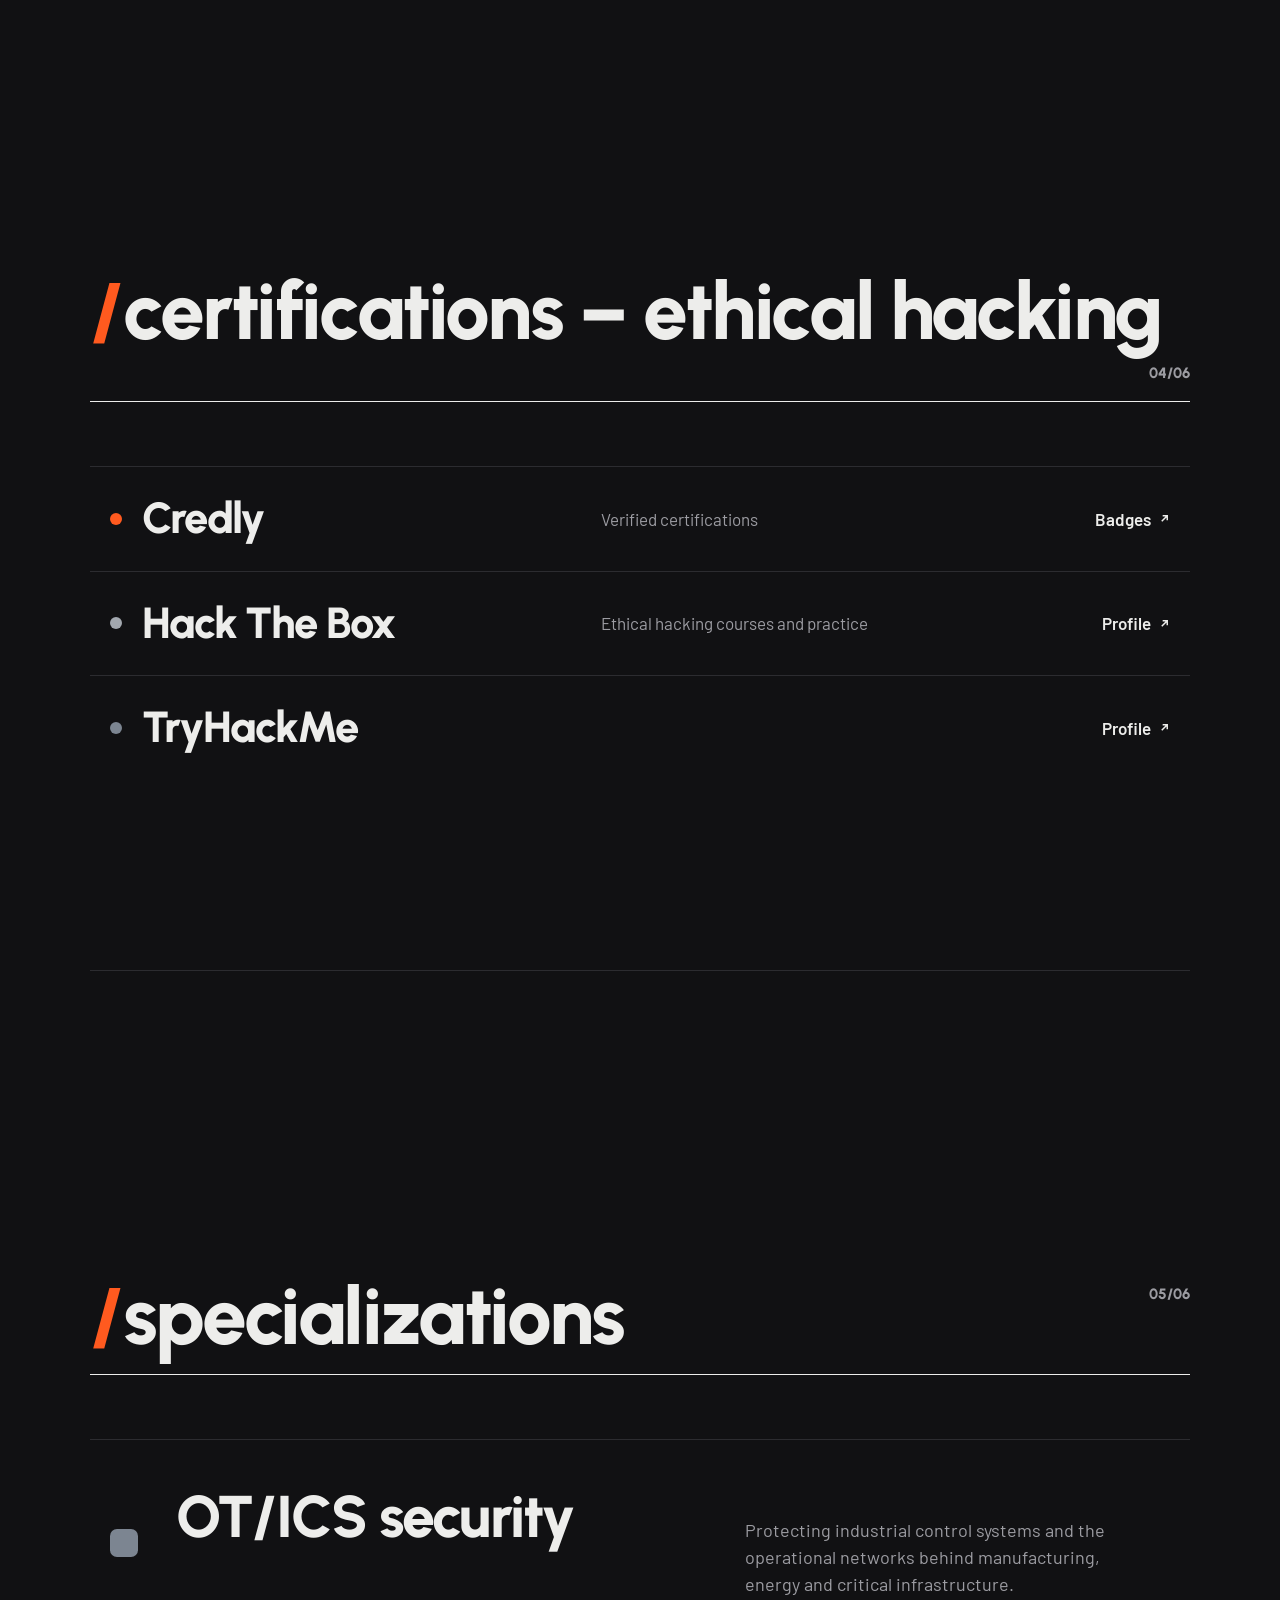
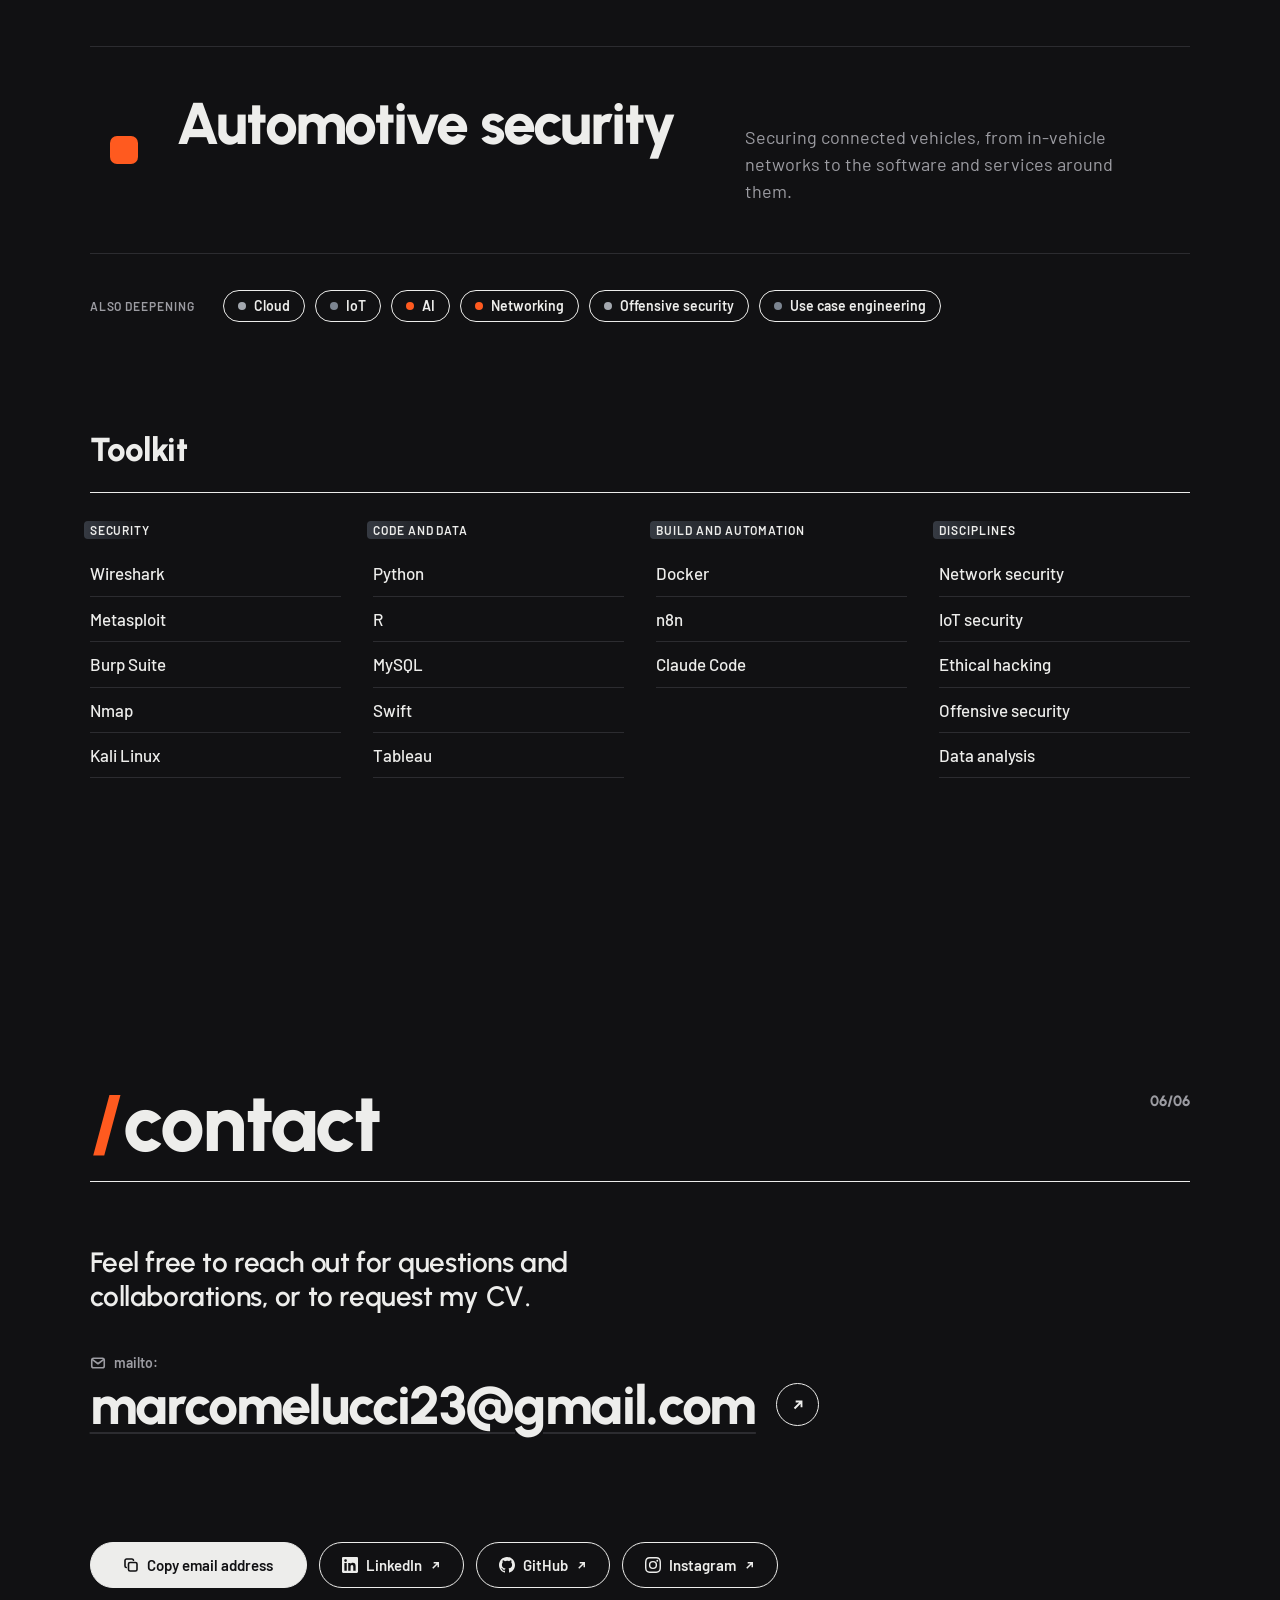
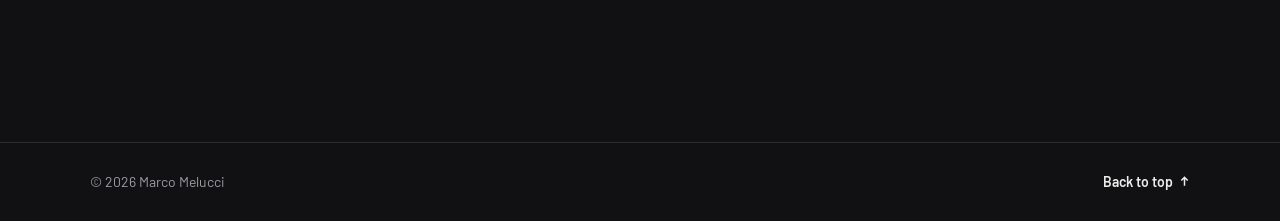
==== commit aeb0e2f2: "updated theme and sizes" ====
--- a/index.html
+++ b/index.html
@@ -6,8 +6,8 @@
   <title>Marco Melucci | Cybersecurity</title>
   <meta name="description" content="Marco Melucci, Security Transformation Analyst at Accenture Cybersecurity, focused on OT/ICS and automotive security.">
     <link rel="canonical" href="https://marcomelucci.me/">
-  <meta name="theme-color" content="#F2F2F0" media="(prefers-color-scheme: light)">
-  <meta name="theme-color" content="#111113" media="(prefers-color-scheme: dark)">
+  <meta name="theme-color" content="#111113">
+  <meta name="color-scheme" content="dark">
   <meta property="og:type" content="website">
   <meta property="og:url" content="https://marcomelucci.me/">
   <meta property="og:title" content="Marco Melucci | Cybersecurity">
@@ -75,15 +75,15 @@
   <script>document.documentElement.classList.add('js');</script>
   <style>
     /* ------------------------------------------------------------
-       Tokens: neutral paper, ink, and four retro stripes.
+       Tokens: always-dark Signal theme (graphite, warm greys, one signal orange).
        ------------------------------------------------------------ */
     :root {
-      color-scheme: light dark;
-      --paper: #F2F2F0;
-      --paper-2: #E6E6E3;
-      --ink: #151517;
-      --ink-2: #606268;
-      --rule: #CACAC6;
+      color-scheme: dark;
+      --paper: #111113;
+      --paper-2: #1B1B1E;
+      --ink: #EDEDEB;
+      --ink-2: #9C9CA2;
+      --rule: #2C2C30;
       /* Signal: warm greys, one signal orange */
       --signal: #FF5A1F;
       --graphite: #2B2F36;
@@ -94,8 +94,9 @@
       --orange: #FF5A1F;
       --blue: #7C8591;
       --purple: #7C8591;
-      --plum: #2B2F36;  /* name box: graphite */
-      --hl-mix: 48%;
+      --plum: #3A3F48;  /* name box: graphite */
+      --name-hl: 90%;
+      --hl-mix: 62%;
       --r1: #D7D9DC;  /* light grey */
       --r2: #A3A8AF;  /* mid grey */
       --r3: #7C8591;  /* steel */
@@ -107,20 +108,7 @@
       --ease-out: cubic-bezier(0.23, 1, 0.32, 1);
       --ease-in-out: cubic-bezier(0.77, 0, 0.175, 1);
       --header-h: 64px;
-      --gutter: clamp(22px, 7vw, 96px);
-    }
-    @media (prefers-color-scheme: dark) {
-      :root {
-        color-scheme: dark;
-        --paper: #111113;
-        --paper-2: #1B1B1E;
-        --ink: #EDEDEB;
-        --ink-2: #9C9CA2;
-        --rule: #2C2C30;
-        --plum: #3A3F48;
-        --name-hl: 90%;
-        --hl-mix: 62%;
-      }
+      --gutter: max(clamp(22px, 7vw, 96px), calc(env(safe-area-inset-left) + 16px), calc(env(safe-area-inset-right) + 16px));
     }
 
     *, *::before, *::after { box-sizing: border-box; margin: 0; padding: 0; }
@@ -130,7 +118,7 @@
       position: relative;
       overflow-x: hidden;
       font-family: var(--text);
-      font-size: 17px;
+      font-size: 1.0625rem;
       line-height: 1.55;
       color: var(--ink);
       background: var(--paper);
@@ -161,7 +149,7 @@
     section[id] { scroll-margin-top: var(--header-h); }
     main, .footer { position: relative; z-index: 1; }
 
-    .label { font-size: 12px; font-weight: 600; letter-spacing: 0.08em; text-transform: uppercase; color: var(--ink-2); }
+    .label { font-size: 0.75rem; font-weight: 600; letter-spacing: 0.08em; text-transform: uppercase; color: var(--ink-2); }
     .arrow { width: 11px; height: 11px; flex: none; transition: transform 200ms var(--ease-out); }
     .ico { width: 16px; height: 16px; flex: none; fill: currentColor; }
     .ico-stroke { fill: none; stroke: currentColor; stroke-width: 1.6; stroke-linecap: round; stroke-linejoin: round; }
@@ -187,13 +175,13 @@
       height: 46px; padding: 0 22px;
       border: 1.5px solid var(--ink); border-radius: 999px;
       background: transparent; color: var(--ink);
-      font-size: 15px; font-weight: 600; text-decoration: none;
+      font-size: 0.9375rem; font-weight: 600; text-decoration: none;
       cursor: pointer; -webkit-tap-highlight-color: transparent;
       transition: background-color 200ms ease, border-color 200ms ease, color 200ms ease, transform 160ms var(--ease-out);
     }
     .btn:active { transform: scale(0.97); }
     .btn-ink { background: var(--ink); color: var(--paper); }
-    .btn-sm { height: 36px; padding: 0 16px; font-size: 14px; }
+    .btn-sm { height: 36px; padding: 0 16px; font-size: 0.875rem; }
     @media (hover: hover) and (pointer: fine) {
       .btn:hover { background: var(--ink); color: var(--paper); }
       .btn-ink:hover { background: var(--s4); border-color: var(--s4); color: var(--on-s); }
@@ -215,7 +203,7 @@
     .js .loader.is-out { clip-path: inset(0 0 100% 0); transition: clip-path 800ms var(--ease-in-out); }
     @keyframes loaderFailsafe { to { visibility: hidden; } }
     .loader-inner { display: grid; grid-template-columns: minmax(0, 1fr) auto; align-items: end; gap: 24px; }
-    .loader-label { font-size: 14px; line-height: 1.45; color: var(--ink-2); }
+    .loader-label { font-size: 0.875rem; line-height: 1.45; color: var(--ink-2); }
     .loader-label strong { color: var(--ink); font-weight: 600; }
     .loader-count {
       font-family: var(--display); font-weight: 800;
@@ -241,11 +229,11 @@
       display: grid; place-items: center;
       width: 38px; height: 38px; overflow: hidden; border-radius: 50%;
       background: var(--paper-2); box-shadow: 0 0 0 1.5px var(--ink);
-      font-family: var(--display); font-size: 12px; font-weight: 800; color: var(--ink-2);
+      font-family: var(--display); font-size: 0.75rem; font-weight: 800; color: var(--ink-2);
     }
     .brand-avatar img { position: absolute; inset: 0; width: 100%; height: 100%; object-fit: cover; }
     .brand-text { display: grid; min-width: 0; line-height: 1.2; }
-    .brand-name { font-family: var(--display); font-size: 16px; font-weight: 800; letter-spacing: -0.02em; }
+    .brand-name { font-family: var(--display); font-size: 1rem; font-weight: 800; letter-spacing: -0.02em; }
     .brand-hl { position: relative; isolation: isolate; }
     .brand-hl::before {
       content: ""; position: absolute; z-index: -1;
@@ -259,19 +247,19 @@
       transform: none;
       transition: transform 700ms var(--ease-out) 600ms;
     }
-    .brand-role { overflow: hidden; font-size: 13px; color: var(--ink-2); white-space: nowrap; text-overflow: ellipsis; }
+    .brand-role { overflow: hidden; font-size: 0.8125rem; color: var(--ink-2); white-space: nowrap; text-overflow: ellipsis; }
     .brand-title { color: var(--ink); font-weight: 500; }
     @media (max-width: 480px) {
       .brand-org { display: none; }
       .header-inner { gap: 14px; }
       .brand { gap: 10px; }
-      .brand-role { font-size: 12px; }
+      .brand-role { font-size: 0.75rem; }
       .menu-btn { padding: 0 14px; }
     }
     .nav ol { display: flex; gap: 26px; }
     .nav a {
       position: relative; display: flex; align-items: baseline; gap: 1px;
-      padding: 6px 0; font-size: 14px; font-weight: 500; text-decoration: none; color: var(--ink-2);
+      padding: 6px 0; font-size: 0.875rem; font-weight: 500; text-decoration: none; color: var(--ink-2);
       transition: color 200ms ease;
     }
     .slash { color: var(--signal); font-weight: 800; }
@@ -307,6 +295,7 @@
     @media (max-width: 1200px) {
       .menu {
         position: fixed; inset: var(--header-h) 0 0; z-index: 58;
+        overflow-y: auto; overscroll-behavior: contain;
         display: block; padding: 16px var(--gutter) 32px;
         background: var(--paper);
         visibility: hidden; clip-path: inset(0 0 100% 0);
@@ -336,9 +325,9 @@
       padding: 7px 14px; border-radius: 999px;
       background: color-mix(in srgb, var(--paper) 86%, transparent);
       -webkit-backdrop-filter: blur(8px); backdrop-filter: blur(8px);
-      font-size: 13px; font-weight: 600; pointer-events: none;
-    }
-    .odo { display: inline-flex; font-family: var(--display); font-weight: 800; font-size: 15px; line-height: 1; font-variant-numeric: tabular-nums; }
+      font-size: 0.8125rem; font-weight: 600; pointer-events: none;
+    }
+    .odo { display: inline-flex; font-family: var(--display); font-weight: 800; font-size: 0.9375rem; line-height: 1; font-variant-numeric: tabular-nums; }
     .roll { display: inline-block; height: 1em; overflow: hidden; }
     .roll-col { display: flex; flex-direction: column; transition: transform 600ms var(--ease-out); }
     .roll-col span { display: block; height: 1em; line-height: 1; }
@@ -352,13 +341,14 @@
 
     /* ---------- Hero ---------- */
     .hero {
+      min-height: 100vh;
       min-height: 100svh;
       display: flex; flex-direction: column; justify-content: center;
       padding: calc(var(--header-h) + 40px) 0 clamp(48px, 7vw, 96px);
     }
     .hero-meta {
       display: grid; grid-template-columns: repeat(3, minmax(0, 1fr)); gap: 16px 24px;
-      font-size: 15px; line-height: 1.45;
+      font-size: 0.9375rem; line-height: 1.45;
     }
     .hero-bottom { margin-top: clamp(28px, 4vw, 48px); }
     .hero-meta .k { color: var(--ink-2); }
@@ -417,19 +407,36 @@
       .hero-meta > :last-child { grid-column: 1 / -1; }
     }
 
+    /* Short screens (phones in landscape, zoomed-in laptops): let the hero size to its content */
+    @media (max-height: 560px) and (orientation: landscape) {
+      .hero { min-height: 0; padding-top: calc(var(--header-h) + 24px); }
+      .hero-main { grid-template-columns: minmax(0, 1fr) auto; }
+      .hero-photo { order: 0; width: clamp(120px, 18vw, 180px); }
+      .wordmark { font-size: clamp(2.6rem, 8vw, 5rem); }
+      .loader-count { font-size: clamp(3.5rem, 14vh, 7rem); }
+    }
+    /* Very narrow screens (small phones, 400% zoom) */
+    @media (max-width: 360px) {
+      .hero-meta { grid-template-columns: 1fr; }
+      .hero-meta > :last-child { grid-column: auto; }
+      .lang-list { grid-template-columns: 1fr; }
+      .btn { padding: 0 18px; }
+      #copyBtn { min-width: 0; }
+    }
+
     /* ---------- Chapters ---------- */
     .chapter-sec { padding-block: clamp(96px, 12vw, 176px); }
     .chap-head {
-      display: flex; align-items: flex-start; gap: clamp(14px, 2vw, 24px);
+      display: flex; flex-wrap: wrap; align-items: flex-start; gap: 8px clamp(14px, 2vw, 24px);
       padding-bottom: 20px; margin-bottom: clamp(40px, 5vw, 72px);
       border-bottom: 1.5px solid var(--ink);
     }
     .chap-num {
       margin-left: auto; padding-top: 0.6em; flex: none;
-      font-family: var(--display); font-weight: 800; font-size: 15px; line-height: 1;
+      font-family: var(--display); font-weight: 800; font-size: 0.9375rem; line-height: 1;
       color: var(--ink-2); font-variant-numeric: tabular-nums;
     }
-    .chap-title { font-family: var(--display); font-weight: 800; font-size: clamp(2rem, 6vw, 5rem); line-height: 0.95; letter-spacing: -0.03em; text-wrap: balance; }
+    .chap-title { min-width: 0; overflow-wrap: break-word; font-family: var(--display); font-weight: 800; font-size: clamp(1.6rem, 8vw, 5rem); line-height: 0.95; letter-spacing: -0.03em; text-wrap: balance; }
     .chap-title .slash { margin-right: 0.02em; }
 
     /* About */
@@ -459,7 +466,7 @@
       display: grid; grid-template-columns: repeat(3, minmax(0, 1fr)); gap: 28px;
       margin-top: clamp(40px, 5vw, 64px); padding-top: 24px; border-top: 1px solid var(--rule);
     }
-    .facts p:not(.label) { margin-top: 8px; font-size: 16px; line-height: 1.5; }
+    .facts p:not(.label) { margin-top: 8px; font-size: 1rem; line-height: 1.5; }
     @media (max-width: 900px) {
       .facts { grid-template-columns: 1fr; gap: 20px; }
     }
@@ -504,7 +511,7 @@
     }
     .lang-code { grid-column: 1 / -1; align-self: start; font-family: var(--display); font-weight: 800; font-size: 1.75rem; line-height: 1; letter-spacing: -0.03em; }
     .lang-name { font-family: var(--display); font-weight: 700; font-size: 1.1rem; letter-spacing: -0.015em; }
-    .lang-level { padding: 5px 10px; border: 1.5px solid currentColor; border-radius: 999px; font-size: 13px; font-weight: 600; line-height: 1; }
+    .lang-level { padding: 5px 10px; border: 1.5px solid currentColor; border-radius: 999px; font-size: 0.8125rem; font-weight: 600; line-height: 1; }
     @media (hover: hover) and (pointer: fine) {
       .lang:hover::before { transform: none; }
       .lang:hover { color: var(--on-s); border-color: var(--c); }
@@ -547,13 +554,13 @@
     }
     .swatch { align-self: center; width: 28px; height: 28px; border-radius: 7px; background: var(--c); }
     .focus-title { font-family: var(--display); font-weight: 800; font-size: clamp(2rem, 4.6vw, 4rem); line-height: 1; letter-spacing: -0.03em; }
-    .focus-text { max-width: 40ch; font-size: 18px; line-height: 1.5; color: var(--ink-2); }
+    .focus-text { max-width: 40ch; font-size: 1.125rem; line-height: 1.5; color: var(--ink-2); }
     .also { display: flex; flex-wrap: wrap; align-items: center; gap: 14px 28px; margin-top: 36px; }
     .also ul { display: flex; flex-wrap: wrap; gap: 10px; }
     .tag {
       display: inline-flex; align-items: center; gap: 8px;
       padding: 8px 14px; border: 1.5px solid var(--ink); border-radius: 999px;
-      font-size: 14px; font-weight: 600; line-height: 1;
+      font-size: 0.875rem; font-weight: 600; line-height: 1;
       transition: background-color 200ms ease, border-color 200ms ease, color 200ms ease;
     }
     .tag::before { content: ""; width: 8px; height: 8px; border-radius: 50%; background: var(--c); transition: background-color 200ms ease; }
@@ -662,25 +669,25 @@
     .pill {
       display: inline-flex; align-items: center; gap: 7px;
       padding: 6px 12px; border: 1.5px solid currentColor; border-radius: 999px;
-      font-size: 13px; font-weight: 600; line-height: 1;
+      font-size: 0.8125rem; font-weight: 600; line-height: 1;
     }
     .pill .ico { width: 14px; height: 14px; }
     .pill-win { background: var(--graphite); border-color: var(--graphite); color: #FFFFFF; }
     .pill-win .ico { color: var(--signal); }
     .project-title { display: block; font-family: var(--display); font-weight: 800; font-size: clamp(1.6rem, 2.8vw, 2.4rem); line-height: 1.02; letter-spacing: -0.03em; text-wrap: balance; }
     .project-feature .project-title { font-size: clamp(2.75rem, 6vw, 5rem); }
-    .project-text { display: block; max-width: 64ch; font-size: 17px; line-height: 1.55; color: var(--ink-2); transition: color 250ms ease; }
+    .project-text { display: block; max-width: 64ch; font-size: 1.0625rem; line-height: 1.55; color: var(--ink-2); transition: color 250ms ease; }
     .project-tags { display: flex; flex-wrap: wrap; gap: 8px; margin-top: auto; padding-top: 6px; }
     .project-tags span {
       padding: 6px 11px; border-radius: 999px;
-      font-size: 13px; font-weight: 600; line-height: 1;
+      font-size: 0.8125rem; font-weight: 600; line-height: 1;
       box-shadow: inset 0 0 0 1px var(--rule);
       transition: box-shadow 250ms ease;
     }
     .project-cta { display: inline-flex; align-items: center; gap: 8px; font-weight: 600; }
-    .project-note { font-size: 13px; font-weight: 600; color: var(--ink-2); transition: color 250ms ease; }
+    .project-note { font-size: 0.8125rem; font-weight: 600; color: var(--ink-2); transition: color 250ms ease; }
     .pub-title { font-family: var(--display); font-weight: 700; font-size: clamp(1.25rem, 2vw, 1.7rem); line-height: 1.2; letter-spacing: -0.015em; max-width: 46ch; text-wrap: balance; }
-    .pub-authors { font-size: 16px; color: var(--ink-2); transition: color 250ms ease; }
+    .pub-authors { font-size: 1rem; color: var(--ink-2); transition: color 250ms ease; }
     .pub-authors .box-hl { color: var(--ink); font-weight: 600; }
     .pub-authors .box-hl::before { left: -3px; }
     a.project:focus-visible::before { transform: none; }
@@ -711,7 +718,7 @@
     .kit li {
       position: relative;
       padding: 9px 0; border-bottom: 1px solid var(--rule);
-      font-size: 17px; font-weight: 500;
+      font-size: 1.0625rem; font-weight: 500;
       transition: padding-left 250ms var(--ease-out), color 200ms ease;
     }
     .kit li::before {
@@ -738,7 +745,7 @@
       margin-top: clamp(24px, 3vw, 40px);
       color: var(--ink); text-decoration: none;
     }
-    .email-pre { display: inline-flex; align-items: center; gap: 8px; font-size: 14px; font-weight: 600; color: var(--ink-2); }
+    .email-pre { display: inline-flex; align-items: center; gap: 8px; font-size: 0.875rem; font-weight: 600; color: var(--ink-2); }
     .email-main { display: flex; align-items: center; gap: clamp(12px, 1.6vw, 20px); min-width: 0; }
     .email-text {
       min-width: 0;
@@ -774,10 +781,24 @@
     .btn-label.is-swapping { opacity: 0; filter: blur(4px); transform: scale(0.96); }
 
     /* Footer */
-    .footer { padding: 28px 0 max(28px, env(safe-area-inset-bottom)); border-top: 1px solid var(--rule); font-size: 14px; color: var(--ink-2); }
+    .footer { padding: 28px 0 max(28px, env(safe-area-inset-bottom)); border-top: 1px solid var(--rule); font-size: 0.875rem; color: var(--ink-2); }
     .footer-inner { display: flex; flex-wrap: wrap; justify-content: space-between; gap: 12px 24px; }
     .footer a { text-decoration: none; font-weight: 600; color: var(--ink); }
     .to-top { display: inline-flex; align-items: center; gap: 6px; }
+
+    /* ---------- Print / Save as PDF ---------- */
+    @media print {
+      :root { --paper: #FFFFFF; --paper-2: #F2F2F2; --ink: #111111; --ink-2: #444444; --rule: #CCCCCC; }
+      html, body { background: #FFFFFF !important; color: #111111; }
+      .loader, .ribbon, .site-header, .menu, .chapter, .skip, .hero-actions, .contact-actions, .thm-badge, .ribbon-anchor { display: none !important; }
+      .hero { min-height: 0; padding-top: 0; }
+      .chapter-sec { padding-block: 28px; break-inside: avoid; }
+      .js .wordmark .line > span, .js .hero-fade, .js .hero-photo, .js .hero-photo img { transform: none !important; opacity: 1 !important; clip-path: none !important; }
+      .m-mark.m-ready { color: #111111; -webkit-text-fill-color: #111111; background: none; }
+      .hl, .js .hl { background-size: 100% 0.32em !important; }
+      .project, .lang, .path-row, .row { break-inside: avoid; }
+      a { text-decoration: none; }
+    }
 
     /* ---------- Reduced motion ---------- */
     @media (prefers-reduced-motion: reduce) {
